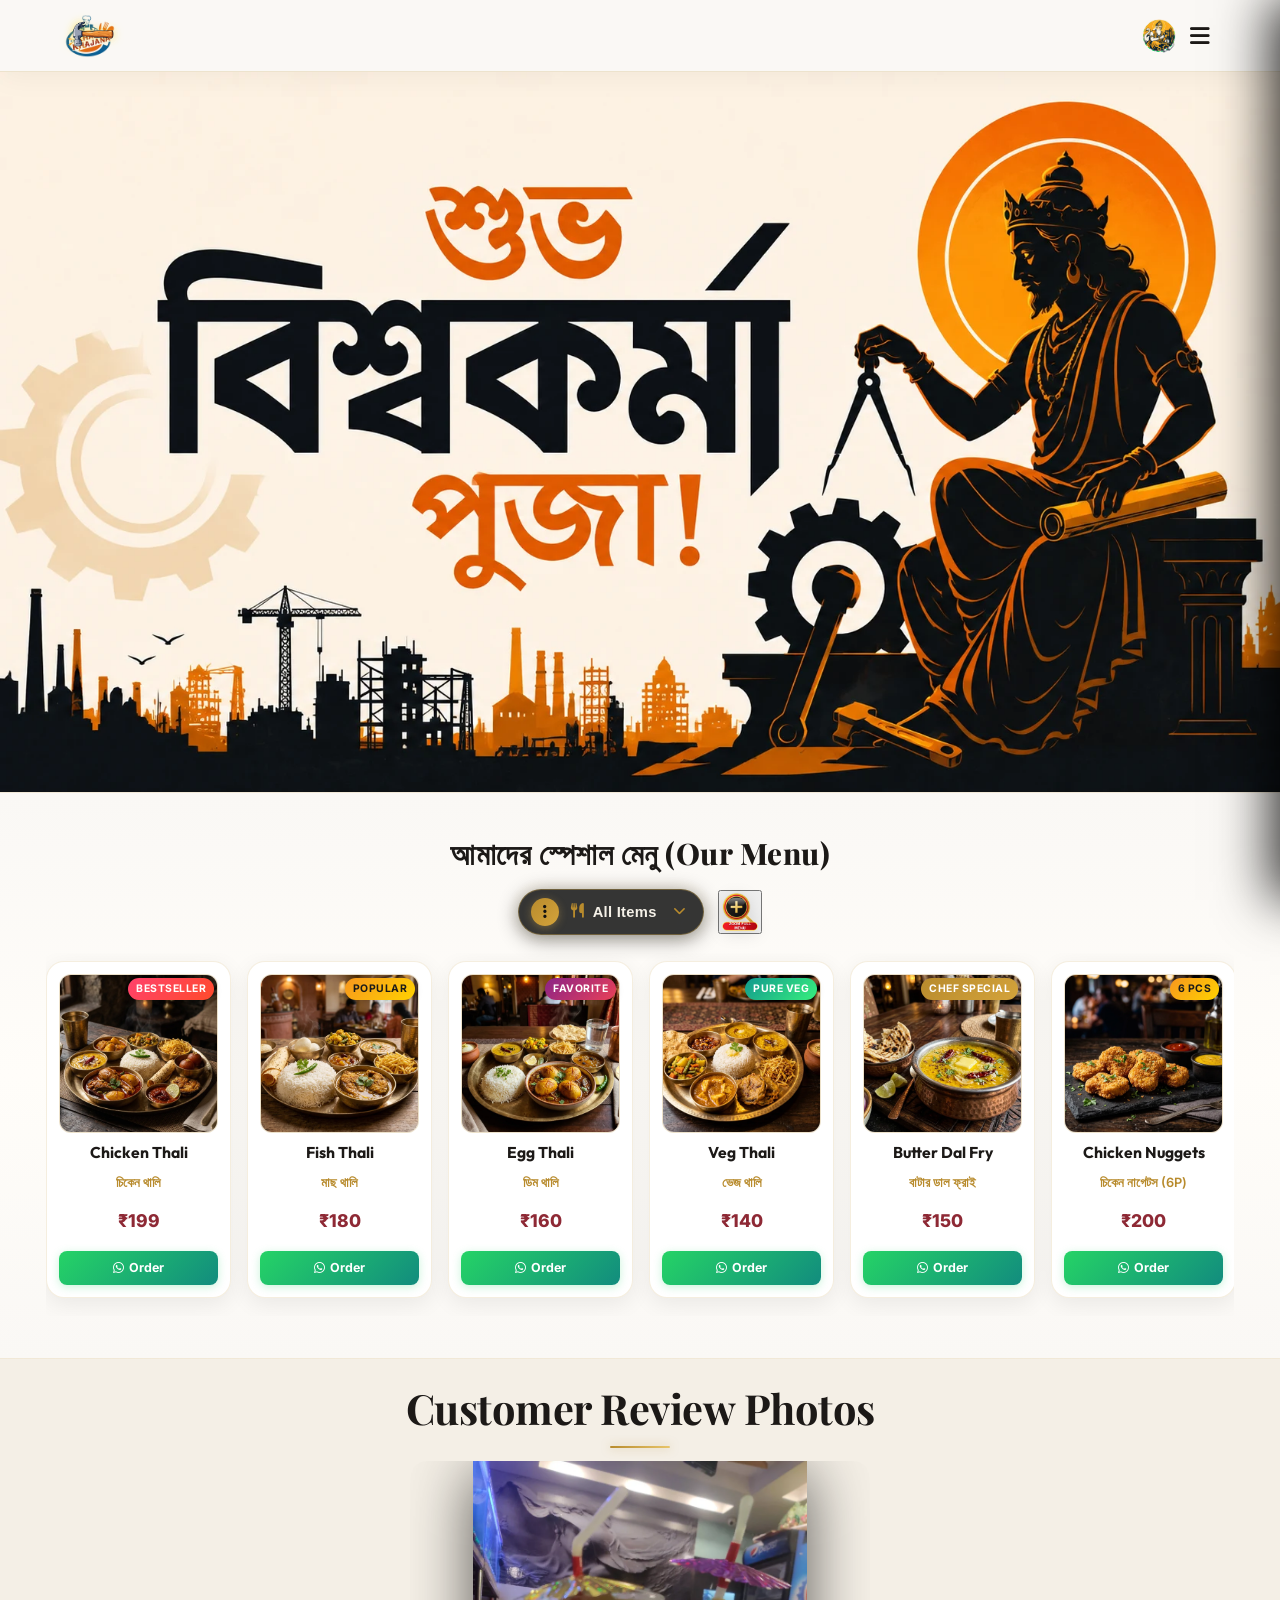
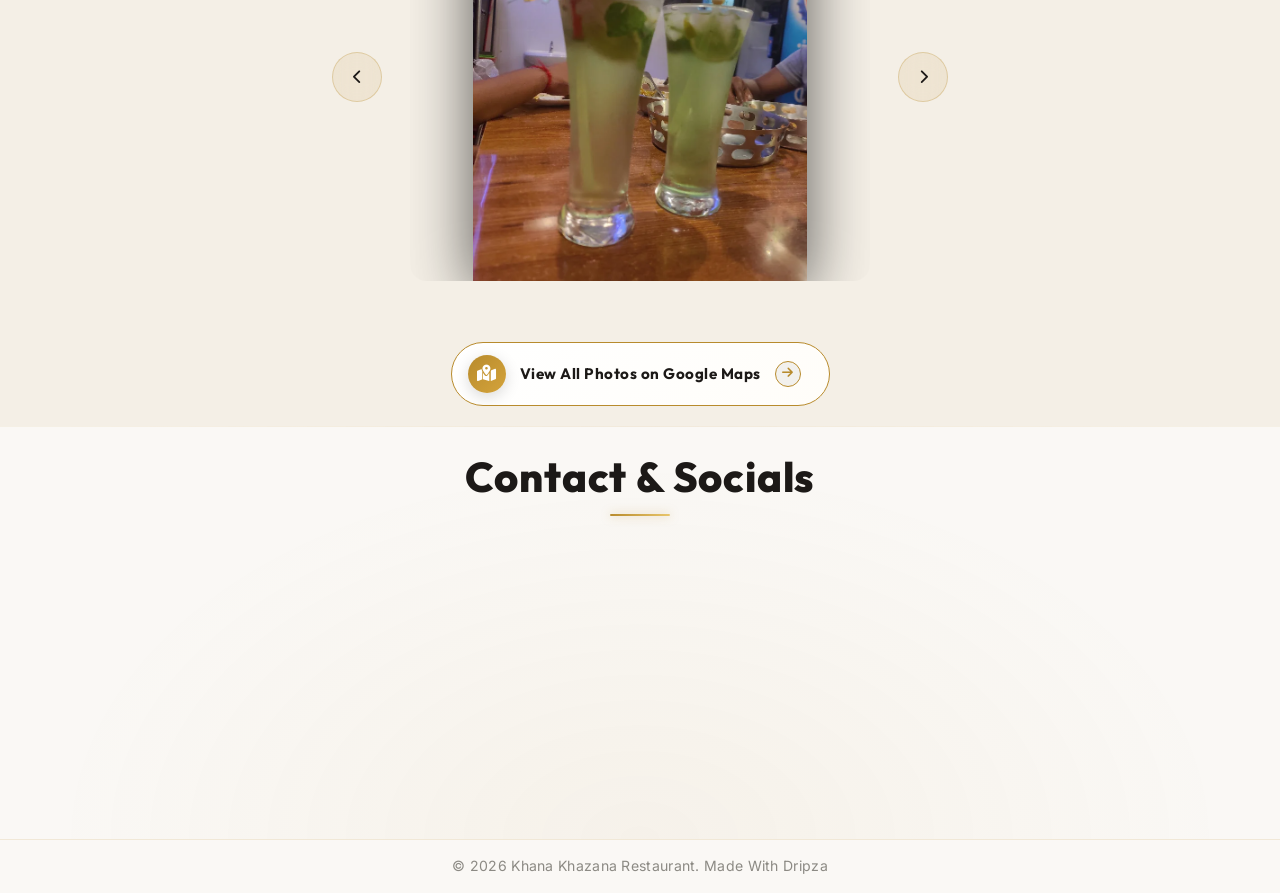
==== index.html @ 901da278 "Update Vishwakarma Puja banner, icons and greetings" ====
﻿<!DOCTYPE html>
<html lang="bn">
<head>
    <meta charset="UTF-8">
    <meta name="viewport" content="width=device-width, initial-scale=1.0">
    <title>Khana Khazana Restaurant</title>
    <link rel="icon" type="image/png" href="assets/khana_khazana_logo.webp">
    <link href="https://fonts.googleapis.com/css2?family=Playfair+Display:wght@400;600;700;800&family=Outfit:wght@300;400;600;800&family=Inter:wght@300;400;500;600&display=swap" rel="stylesheet">
    <link rel="stylesheet" href="https://cdnjs.cloudflare.com/ajax/libs/font-awesome/6.4.0/css/all.min.css">
    <link rel="stylesheet" href="styles.css?v=1.3">
</head>
<body class="no-scroll">
    <!-- Preloader Screen -->
    <div id="preloader">
        <div class="preloader-content">
            <h1 class="preloader-title">Welcome to <br><span class="highlight">Khana Khazana Restaurant</span></h1>
            <div class="preloader-loader">
                <div class="loader-bar"></div>
            </div>
        </div>
    </div>
    <!-- Navbar -->
    <nav class="navbar">
        <div class="logo-container">
            <img src="assets/khana_khazana_logo.webp" alt="Khana Khazana Restaurant Logo" class="logo-brand-img">
            <div class="logo-text-wrapper">
                <span class="animated-football-header" title="Ganesh Chaturthi Special">
                    <img src="assets/ganesh_run_icon.webp" alt="Ganesh Run Icon" style="object-fit: contain; filter: drop-shadow(0 0 5px rgba(255, 215, 0, 0.6));">
                </span>
                <span class="logo-text">Khana Khazana Restaurant</span>
            </div>
        </div>
        <span class="rath-yatra-header-text">শুভ বিশ্বকর্মা পূজা!</span>
        <ul class="nav-links">
            <li><a href="#home">Home</a></li>
            <li><a href="#menu">Menu</a></li>
            <li><a href="#reviews">Reviews</a></li>
            <li><a href="#contact">Contact</a></li>
        </ul>
        <div class="navbar-actions">
            <!-- Rakhi Purnima Button for Poster -->
            <button class="fifa-btn" id="open-promo-modal-direct-btn" title="Show Ganesh Chaturthi Special Poster">
                <div class="fifa-container">
                    <div class="fifa-magic-ring"></div>
                    <img src="assets/ganesh_icon.webp" alt="Ganesh Special" class="fifa-svg" style="object-fit: contain;">
                </div>
            </button>
            
            <div class="hamburger">
                <i class="fas fa-bars"></i>
            </div>
        </div>
    </nav>

    <!-- Hero Section -->
    <section id="home" class="hero">
        <div class="hero-bg banner-box">
            <img src="assets/aj_restaurant_banner_1.webp" alt="AJ Restaurant & Cafe Banner" class="active">
            <img src="assets/banner_1.webp" alt="Khana Khazana Restaurant Banner 1">
            <img src="assets/banner_2.webp" alt="Khana Khazana Restaurant Banner 2">
            <img src="assets/banner_3.webp" alt="Khana Khazana Restaurant Banner 3">
            <div class="overlay"></div>
        </div>
        <!-- Click/Hover Zones for Banner Control -->
        <div class="hero-nav-zone left-zone" title="Previous Image"></div>
        <div class="hero-nav-zone right-zone" title="Next Image"></div>
    </section>

                <!-- Digital Restaurant Menu Section -->
    <section id="menu" class="main-menu-section">
        <div class="menu-header-wrapper">
            <div class="menu-eyebrow-container">
                <span class="menu-eyebrow">আমাদের স্পেশাল মেনু (Our Menu)</span>
            </div>
        </div>

        <!-- Menu Category Filter Tabs -->
                <!-- Menu Category Filter Dropdown (Three-Dot Filter Menu) -->
        <!-- Menu Filter and Zoom Controls Row -->
        <div class="menu-filter-controls-row">
            <div class="menu-filter-dropdown-wrapper" id="main-menu-filter-dropdown-wrapper">
            <button type="button" class="menu-filter-dots-btn" id="main-menu-filter-dots-btn" aria-expanded="false" aria-haspopup="true" title="Filter Menu">
                <span class="three-dots-icon-box">
                    <i class="fas fa-ellipsis-v"></i>
                </span>
                <span class="current-filter-label" id="main-current-filter-label">
                    <i class="fas fa-utensils"></i>
                    <span>All Items</span>
                </span>
                <i class="fas fa-chevron-down filter-dropdown-arrow"></i>
            </button>

            <!-- Dropdown List of Category Filter Options -->
            <div class="menu-filter-dropdown-menu" id="main-menu-filter-dropdown-menu">
                <div class="menu-filter-dropdown-header">
                    <span><i class="fas fa-filter"></i> Filter Category</span>
                </div>
                <div class="menu-filter-dropdown-list">
                    <button type="button" class="menu-tab-btn active" data-category="all">
                        <span class="tab-btn-content">
                            <i class="fas fa-utensils tab-icon"></i>
                            <span class="tab-title">All Items</span>
                        </span>
                        <i class="fas fa-check active-indicator-icon"></i>
                    </button>
                    <button type="button" class="menu-tab-btn" data-category="thali">
                        <span class="tab-btn-content">
                            <i class="fas fa-bowl-rice tab-icon"></i>
                            <span class="tab-title">Bengali Thali</span>
                        </span>
                        <i class="fas fa-check active-indicator-icon"></i>
                    </button>
                    <button type="button" class="menu-tab-btn" data-category="snacks">
                        <span class="tab-btn-content">
                            <i class="fas fa-burger tab-icon"></i>
                            <span class="tab-title">Breakfast & Snacks</span>
                        </span>
                        <i class="fas fa-check active-indicator-icon"></i>
                    </button>
                    <button type="button" class="menu-tab-btn" data-category="beverages">
                        <span class="tab-btn-content">
                            <i class="fas fa-mug-hot tab-icon"></i>
                            <span class="tab-title">Tea & Coffee</span>
                        </span>
                        <i class="fas fa-check active-indicator-icon"></i>
                    </button>
                    <button type="button" class="menu-tab-btn" data-category="extras">
                        <span class="tab-btn-content">
                            <i class="fas fa-plate-wheat tab-icon"></i>
                            <span class="tab-title">Sides & Extras</span>
                        </span>
                        <i class="fas fa-check active-indicator-icon"></i>
                    </button>
                </div>
            </div>
        </div>

            <!-- Zoom Full Menu Button on Right Side of Filter -->
            <button type="button" class="menu-zoom-img-btn" id="open-full-menu-modal-btn" title="Open Complete Menu Card (সম্পূর্ণ মেনু)">
                    <img src="assets/zoom_full_menu_icon.webp" alt="Zoom Full Menu" class="zoom-full-menu-img">
                </button>
        </div>
        

        <!-- Menu Cards Horizontal Side-Scroll Wrapper -->
        <div class="main-menu-scroll-wrapper">
            <div class="main-menu-scroll-track" id="main-restaurant-menu-scroll">
                
                <!-- 1. Chicken Thali -->
                <div class="food-menu-card" data-category="thali">
                    <div class="food-card-badge bestseller">Bestseller</div>
                    <div class="food-card-img-box">
                        <img src="assets/menu_chicken_thali.webp" alt="Chicken Thali" loading="lazy">
                    </div>
                    <div class="food-card-body">
                        <h3 class="food-title">Chicken Thali</h3>
                        <span class="bengali-title">চিকেন থালি</span>
                        <span class="food-price">₹199</span>
                        <a href="https://wa.me/917047306737?text=Hi%20Khana%20Khazana%20Restaurant,%20I%20want%20to%20order%20Chicken%20Thali%20(₹199)" target="_blank" class="food-order-btn">
                            <i class="fab fa-whatsapp"></i> Order
                        </a>
                    </div>
                </div>

                <!-- 2. Fish Thali -->
                <div class="food-menu-card" data-category="thali">
                    <div class="food-card-badge popular">Popular</div>
                    <div class="food-card-img-box">
                        <img src="assets/menu_fish_thali.webp" alt="Fish Thali" loading="lazy">
                    </div>
                    <div class="food-card-body">
                        <h3 class="food-title">Fish Thali</h3>
                        <span class="bengali-title">মাছ থালি</span>
                        <span class="food-price">₹180</span>
                        <a href="https://wa.me/917047306737?text=Hi%20Khana%20Khazana%20Restaurant,%20I%20want%20to%20order%20Fish%20Thali%20(₹180)" target="_blank" class="food-order-btn">
                            <i class="fab fa-whatsapp"></i> Order
                        </a>
                    </div>
                </div>

                <!-- 3. Egg Thali -->
                <div class="food-menu-card" data-category="thali">
                    <div class="food-card-badge special">Favorite</div>
                    <div class="food-card-img-box">
                        <img src="assets/menu_egg_thali.webp" alt="Egg Thali" loading="lazy">
                    </div>
                    <div class="food-card-body">
                        <h3 class="food-title">Egg Thali</h3>
                        <span class="bengali-title">ডিম থালি</span>
                        <span class="food-price">₹160</span>
                        <a href="https://wa.me/917047306737?text=Hi%20Khana%20Khazana%20Restaurant,%20I%20want%20to%20order%20Egg%20Thali%20(₹160)" target="_blank" class="food-order-btn">
                            <i class="fab fa-whatsapp"></i> Order
                        </a>
                    </div>
                </div>

                <!-- 4. Veg Thali -->
                <div class="food-menu-card" data-category="thali">
                    <div class="food-card-badge pure-veg">Pure Veg</div>
                    <div class="food-card-img-box">
                        <img src="assets/menu_veg_thali.webp" alt="Veg Thali" loading="lazy">
                    </div>
                    <div class="food-card-body">
                        <h3 class="food-title">Veg Thali</h3>
                        <span class="bengali-title">ভেজ থালি</span>
                        <span class="food-price">₹140</span>
                        <a href="https://wa.me/917047306737?text=Hi%20Khana%20Khazana%20Restaurant,%20I%20want%20to%20order%20Veg%20Thali%20(₹140)" target="_blank" class="food-order-btn">
                            <i class="fab fa-whatsapp"></i> Order
                        </a>
                    </div>
                </div>

                <!-- 5. Butter Dal Fry -->
                <div class="food-menu-card" data-category="extras">
                    <div class="food-card-badge chef">Chef Special</div>
                    <div class="food-card-img-box">
                        <img src="assets/menu_butter_dal_fry.webp" alt="Butter Dal Fry" loading="lazy">
                    </div>
                    <div class="food-card-body">
                        <h3 class="food-title">Butter Dal Fry</h3>
                        <span class="bengali-title">বাটার ডাল ফ্রাই</span>
                        <span class="food-price">₹150</span>
                        <a href="https://wa.me/917047306737?text=Hi%20Khana%20Khazana%20Restaurant,%20I%20want%20to%20order%20Butter%20Dal%20Fry%20(₹150)" target="_blank" class="food-order-btn">
                            <i class="fab fa-whatsapp"></i> Order
                        </a>
                    </div>
                </div>

                <!-- 6. Chicken Nuggets -->
                <div class="food-menu-card" data-category="snacks">
                    <div class="food-card-badge popular">6 Pcs</div>
                    <div class="food-card-img-box">
                        <img src="assets/menu_chicken_nuggets.webp" alt="Chicken Nuggets" loading="lazy">
                    </div>
                    <div class="food-card-body">
                        <h3 class="food-title">Chicken Nuggets</h3>
                        <span class="bengali-title">চিকেন নাগেটস (6P)</span>
                        <span class="food-price">₹200</span>
                        <a href="https://wa.me/917047306737?text=Hi%20Khana%20Khazana%20Restaurant,%20I%20want%20to%20order%20Chicken%20Nuggets%20(₹200)" target="_blank" class="food-order-btn">
                            <i class="fab fa-whatsapp"></i> Order
                        </a>
                    </div>
                </div>

                <!-- 7. Aloo Tikki -->
                <div class="food-menu-card" data-category="snacks">
                    <div class="food-card-badge pure-veg">Big Size</div>
                    <div class="food-card-img-box">
                        <img src="assets/menu_aloo_tikki.webp" alt="Aloo Tikki Big Size" loading="lazy">
                    </div>
                    <div class="food-card-body">
                        <h3 class="food-title">Aloo Tikki 6P</h3>
                        <span class="bengali-title">আলু টিক্কি (6P)</span>
                        <span class="food-price">₹180</span>
                        <a href="https://wa.me/917047306737?text=Hi%20Khana%20Khazana%20Restaurant,%20I%20want%20to%20order%20Aloo%20Tikki%20(₹180)" target="_blank" class="food-order-btn">
                            <i class="fab fa-whatsapp"></i> Order
                        </a>
                    </div>
                </div>

                <!-- 8. Egg Maggie -->
                <div class="food-menu-card" data-category="snacks">
                    <div class="food-card-badge popular">Hot</div>
                    <div class="food-card-img-box">
                        <img src="assets/menu_egg_maggie.webp" alt="Egg Maggie" loading="lazy">
                    </div>
                    <div class="food-card-body">
                        <h3 class="food-title">Egg Maggie</h3>
                        <span class="bengali-title">এগ ম্যাগি</span>
                        <span class="food-price">₹80</span>
                        <a href="https://wa.me/917047306737?text=Hi%20Khana%20Khazana%20Restaurant,%20I%20want%20to%20order%20Egg%20Maggie%20(₹80)" target="_blank" class="food-order-btn">
                            <i class="fab fa-whatsapp"></i> Order
                        </a>
                    </div>
                </div>

                <!-- 9. Veg Maggie -->
                <div class="food-menu-card" data-category="snacks">
                    <div class="food-card-badge pure-veg">Veg</div>
                    <div class="food-card-img-box">
                        <img src="assets/menu_egg_maggie.webp" alt="Veg Maggie" loading="lazy">
                    </div>
                    <div class="food-card-body">
                        <h3 class="food-title">Veg Maggie</h3>
                        <span class="bengali-title">ভেজ ম্যাগি</span>
                        <span class="food-price">₹60</span>
                        <a href="https://wa.me/917047306737?text=Hi%20Khana%20Khazana%20Restaurant,%20I%20want%20to%20order%20Veg%20Maggie%20(₹60)" target="_blank" class="food-order-btn">
                            <i class="fab fa-whatsapp"></i> Order
                        </a>
                    </div>
                </div>

                <!-- 10. Bread Omelette -->
                <div class="food-menu-card" data-category="snacks">
                    <div class="food-card-badge special">Breakfast</div>
                    <div class="food-card-img-box">
                        <img src="assets/menu6.webp" alt="Bread Omelette Jam Butter" loading="lazy">
                    </div>
                    <div class="food-card-body">
                        <h3 class="food-title">Bread Omelette</h3>
                        <span class="bengali-title">ব্রেড ওমলেট / জ্যাম</span>
                        <span class="food-price">₹60</span>
                        <a href="https://wa.me/917047306737?text=Hi%20Khana%20Khazana%20Restaurant,%20I%20want%20to%20order%20Bread%20Omelette%20(₹60)" target="_blank" class="food-order-btn">
                            <i class="fab fa-whatsapp"></i> Order
                        </a>
                    </div>
                </div>

                <!-- 11. Chai & Coffee -->
                <div class="food-menu-card" data-category="beverages">
                    <div class="food-card-badge special">Hot</div>
                    <div class="food-card-img-box">
                        <img src="assets/menu_tea_coffee.webp" alt="Coffee" loading="lazy">
                    </div>
                    <div class="food-card-body">
                        <h3 class="food-title">Milk / Black Coffee</h3>
                        <span class="bengali-title">কফি (Min 2 Cup)</span>
                        <span class="food-price">₹50</span>
                        <a href="https://wa.me/917047306737?text=Hi%20Khana%20Khazana%20Restaurant,%20I%20want%20to%20order%20Coffee" target="_blank" class="food-order-btn">
                            <i class="fab fa-whatsapp"></i> Order
                        </a>
                    </div>
                </div>

                <!-- 12. Milk / Black Tea -->
                <div class="food-menu-card" data-category="beverages">
                    <div class="food-card-badge bestseller">Chai</div>
                    <div class="food-card-img-box">
                        <img src="assets/menu_tea_coffee.webp" alt="Tea" loading="lazy">
                    </div>
                    <div class="food-card-body">
                        <h3 class="food-title">Black / Milk Tea</h3>
                        <span class="bengali-title">চা (Min 2 Cup)</span>
                        <span class="food-price">₹25</span>
                        <a href="https://wa.me/917047306737?text=Hi%20Khana%20Khazana%20Restaurant,%20I%20want%20to%20order%20Tea" target="_blank" class="food-order-btn">
                            <i class="fab fa-whatsapp"></i> Order
                        </a>
                    </div>
                </div>

                <!-- 13. Green Tea -->
                <div class="food-menu-card" data-category="beverages">
                    <div class="food-card-badge pure-veg">Healthy</div>
                    <div class="food-card-img-box">
                        <img src="assets/menu_tea_coffee.webp" alt="Green Tea" loading="lazy">
                    </div>
                    <div class="food-card-body">
                        <h3 class="food-title">Green Tea</h3>
                        <span class="bengali-title">গ্রিন টি (Min 2 Cup)</span>
                        <span class="food-price">₹40</span>
                        <a href="https://wa.me/917047306737?text=Hi%20Khana%20Khazana%20Restaurant,%20I%20want%20to%20order%20Green%20Tea" target="_blank" class="food-order-btn">
                            <i class="fab fa-whatsapp"></i> Order
                        </a>
                    </div>
                </div>

                <!-- 14. Extra Chicken 4P -->
                <div class="food-menu-card" data-category="extras">
                    <div class="food-card-badge popular">4 Pcs</div>
                    <div class="food-card-img-box">
                        <img src="assets/menu_chicken_thali.webp" alt="Extra Chicken" loading="lazy">
                    </div>
                    <div class="food-card-body">
                        <h3 class="food-title">Extra Chicken (4P)</h3>
                        <span class="bengali-title">চিকেন কারি (4P)</span>
                        <span class="food-price">₹180</span>
                        <a href="https://wa.me/917047306737?text=Hi%20Khana%20Khazana%20Restaurant,%20I%20want%20to%20order%20Extra%20Chicken%204P%20(₹180)" target="_blank" class="food-order-btn">
                            <i class="fab fa-whatsapp"></i> Order
                        </a>
                    </div>
                </div>

                <!-- 15. Extra Mutton 1P -->
                <div class="food-menu-card" data-category="extras">
                    <div class="food-card-badge special">Special</div>
                    <div class="food-card-img-box">
                        <img src="assets/menu3.webp" alt="Extra Mutton" loading="lazy">
                    </div>
                    <div class="food-card-body">
                        <h3 class="food-title">Extra Mutton (1P)</h3>
                        <span class="bengali-title">মটন (স্পেশাল অর্ডার)</span>
                        <span class="food-price">₹80</span>
                        <a href="https://wa.me/917047306737?text=Hi%20Khana%20Khazana%20Restaurant,%20I%20want%20to%20order%20Extra%20Mutton%20(₹80)" target="_blank" class="food-order-btn">
                            <i class="fab fa-whatsapp"></i> Order
                        </a>
                    </div>
                </div>

                <!-- 16. Extra Fish 1P -->
                <div class="food-menu-card" data-category="extras">
                    <div class="food-card-badge popular">1 Pc</div>
                    <div class="food-card-img-box">
                        <img src="assets/menu_fish_thali.webp" alt="Extra Fish" loading="lazy">
                    </div>
                    <div class="food-card-body">
                        <h3 class="food-title">Extra Fish (1P)</h3>
                        <span class="bengali-title">মাছ ১ পিস</span>
                        <span class="food-price">₹80</span>
                        <a href="https://wa.me/917047306737?text=Hi%20Khana%20Khazana%20Restaurant,%20I%20want%20to%20order%20Extra%20Fish%20(₹80)" target="_blank" class="food-order-btn">
                            <i class="fab fa-whatsapp"></i> Order
                        </a>
                    </div>
                </div>

                <!-- 17. Green Salad -->
                <div class="food-menu-card" data-category="extras">
                    <div class="food-card-badge pure-veg">Fresh</div>
                    <div class="food-card-img-box">
                        <img src="assets/menu_veg_thali.webp" alt="Green Salad" loading="lazy">
                    </div>
                    <div class="food-card-body">
                        <h3 class="food-title">Green Salad</h3>
                        <span class="bengali-title">গ্রিন স্যালাড</span>
                        <span class="food-price">₹100</span>
                        <a href="https://wa.me/917047306737?text=Hi%20Khana%20Khazana%20Restaurant,%20I%20want%20to%20order%20Green%20Salad%20(₹100)" target="_blank" class="food-order-btn">
                            <i class="fab fa-whatsapp"></i> Order
                        </a>
                    </div>
                </div>

                <!-- 18. Extra Egg (2P) -->
                <div class="food-menu-card" data-category="extras">
                    <div class="food-card-badge special">2 Pcs</div>
                    <div class="food-card-img-box">
                        <img src="assets/menu_egg_thali.webp" alt="Extra Egg 2P" loading="lazy">
                    </div>
                    <div class="food-card-body">
                        <h3 class="food-title">Extra Egg (2P)</h3>
                        <span class="bengali-title">ডিম (২ পিস)</span>
                        <span class="food-price">₹50</span>
                        <a href="https://wa.me/917047306737?text=Hi%20Khana%20Khazana%20Restaurant,%20I%20want%20to%20order%20Extra%20Egg%202P%20(₹50)" target="_blank" class="food-order-btn">
                            <i class="fab fa-whatsapp"></i> Order
                        </a>
                    </div>
                </div>

                <!-- 19. Extra Rice -->
                <div class="food-menu-card" data-category="extras">
                    <div class="food-card-badge popular">1 Plate</div>
                    <div class="food-card-img-box">
                        <img src="assets/menu_veg_thali.webp" alt="Extra Rice" loading="lazy">
                    </div>
                    <div class="food-card-body">
                        <h3 class="food-title">Extra Rice</h3>
                        <span class="bengali-title">এক্সট্রা ভাত</span>
                        <span class="food-price">₹50</span>
                        <a href="https://wa.me/917047306737?text=Hi%20Khana%20Khazana%20Restaurant,%20I%20want%20to%20order%20Extra%20Rice%20(₹50)" target="_blank" class="food-order-btn">
                            <i class="fab fa-whatsapp"></i> Order
                        </a>
                    </div>
                </div>

                <!-- 20. Extra Misti / Papad / Roti -->
                <div class="food-menu-card" data-category="extras">
                    <div class="food-card-badge pure-veg">Per Pc</div>
                    <div class="food-card-img-box">
                        <img src="assets/menu2.webp" alt="Extra Misti Papad Roti" loading="lazy">
                    </div>
                    <div class="food-card-body">
                        <h3 class="food-title">Extra Misti / Papad / Roti</h3>
                        <span class="bengali-title">মিষ্টি / পাঁপড় / রুটি</span>
                        <span class="food-price">₹10</span>
                        <a href="https://wa.me/917047306737?text=Hi%20Khana%20Khazana%20Restaurant,%20I%20want%20to%20order%20Extra%20Misti%20Papad%20Roti%20(₹10)" target="_blank" class="food-order-btn">
                            <i class="fab fa-whatsapp"></i> Order
                        </a>
                    </div>
                </div>

                <!-- 21. Extra Sabji / Dal / Vaji -->
                <div class="food-menu-card" data-category="extras">
                    <div class="food-card-badge pure-veg">Side Bowl</div>
                    <div class="food-card-img-box">
                        <img src="assets/menu_butter_dal_fry.webp" alt="Extra Sabji Dal Vaji" loading="lazy">
                    </div>
                    <div class="food-card-body">
                        <h3 class="food-title">Extra Sabji / Dal / Vaji</h3>
                        <span class="bengali-title">সবজি / ডাল / ভাজি</span>
                        <span class="food-price">₹30</span>
                        <a href="https://wa.me/917047306737?text=Hi%20Khana%20Khazana%20Restaurant,%20I%20want%20to%20order%20Extra%20Sabji%20Dal%20Vaji%20(₹30)" target="_blank" class="food-order-btn">
                            <i class="fab fa-whatsapp"></i> Order
                        </a>
                    </div>
                </div>

                <!-- 18. Water Bottle -->
                <div class="food-menu-card" data-category="beverages">
                    <div class="food-card-badge pure-veg">Mineral</div>
                    <div class="food-card-img-box">
                        <img src="assets/menu5.webp" alt="Water Bottle" loading="lazy">
                    </div>
                    <div class="food-card-body">
                        <h3 class="food-title">Water Bottle</h3>
                        <span class="bengali-title">জল 1L / 2L</span>
                        <span class="food-price">₹20 / ₹30</span>
                        <a href="https://wa.me/917047306737?text=Hi%20Khana%20Khazana%20Restaurant,%20I%20want%20to%20order%20Water%20Bottle" target="_blank" class="food-order-btn">
                            <i class="fab fa-whatsapp"></i> Order
                        </a>
                    </div>
                </div>

            </div>
        </div>
    </section>

    <!-- Reviews Section (Photo Gallery) -->
    <section id="reviews" class="reviews-section">
        <h2 class="section-title">Customer Review Photos</h2>
        <div class="reviews-slider-container">
            <div class="reviews-slider">
                <div class="review-slide active">
                    <img src="assets/review_1.webp" alt="Customer Review 1">
                </div>
                <div class="review-slide">
                    <img src="assets/review_2.webp" alt="Customer Review 2">
                </div>
                <div class="review-slide">
                    <img src="assets/review_3.webp" alt="Customer Review 3">
                </div>
                <div class="review-slide">
                    <img src="assets/review_4.webp" alt="Customer Review 4">
                </div>
                <div class="review-slide">
                    <img src="assets/review_5.webp" alt="Customer Review 5">
                </div>
                <div class="review-slide">
                    <img src="assets/review_6.webp" alt="Customer Review 6">
                </div>
                <div class="review-slide">
                    <img src="assets/review_7.webp" alt="Customer Review 7">
                </div>
                <div class="review-slide">
                    <img src="assets/review_8.webp" alt="Customer Review 8">
                </div>
                <div class="review-slide">
                    <img src="assets/review_9.webp" alt="Customer Review 9">
                </div>
                <div class="review-slide">
                    <img src="assets/review_10.webp" alt="Customer Review 10">
                </div>
                <div class="review-slide">
                    <img src="assets/review_11.webp" alt="Customer Review 11">
                </div>
                <div class="review-slide">
                    <img src="assets/review_12.webp" alt="Customer Review 12">
                </div>
                <div class="review-slide">
                    <img src="assets/review_13.webp" alt="Customer Review 13">
                </div>
                <div class="review-slide">
                    <img src="assets/review_14.webp" alt="Customer Review 14">
                </div>
                <div class="review-slide">
                    <img src="assets/review_15.webp" alt="Customer Review 15">
                </div>
                <div class="review-slide">
                    <img src="assets/review_16.webp" alt="Customer Review 16">
                </div>
                <div class="review-slide">
                    <img src="assets/review_17.webp" alt="Customer Review 17">
                </div>
                <div class="review-slide">
                    <img src="assets/review_18.webp" alt="Customer Review 18">
                </div>
                <div class="review-slide">
                    <img src="assets/review_19.webp" alt="Customer Review 19">
                </div>
                <div class="review-slide">
                    <img src="assets/review_20.webp" alt="Customer Review 20">
                </div>
                <div class="review-slide">
                    <img src="assets/review_21.webp" alt="Customer Review 21">
                </div>
                <div class="review-slide">
                    <img src="assets/review_22.webp" alt="Customer Review 22">
                </div>
                <div class="review-slide">
                    <img src="assets/review_23.webp" alt="Customer Review 23">
                </div>
                <div class="review-slide">
                    <img src="assets/review_24.webp" alt="Customer Review 24">
                </div>
                <div class="review-slide">
                    <img src="assets/review_25.webp" alt="Customer Review 25">
                </div>
                <div class="review-slide">
                    <img src="assets/review_26.webp" alt="Customer Review 26">
                </div>
                <div class="review-slide">
                    <img src="assets/review_27.webp" alt="Customer Review 27">
                </div>
                <div class="review-slide">
                    <img src="assets/review_28.webp" alt="Customer Review 28">
                </div>
                <div class="review-slide">
                    <img src="assets/review_29.webp" alt="Customer Review 29">
                </div>
                <div class="review-slide">
                    <img src="assets/review_30.webp" alt="Customer Review 30">
                </div>
                <div class="review-slide">
                    <img src="assets/review_31.webp" alt="Customer Review 31">
                </div>
                <div class="review-slide">
                    <img src="assets/review_32.webp" alt="Customer Review 32">
                </div>
                <div class="review-slide">
                    <img src="assets/review_33.webp" alt="Customer Review 33">
                </div>
                <div class="review-slide">
                    <img src="assets/review_34.webp" alt="Customer Review 34">
                </div>
                <div class="review-slide">
                    <img src="assets/review_35.webp" alt="Customer Review 35">
                </div>
                <div class="review-slide">
                    <img src="assets/review_36.webp" alt="Customer Review 36">
                </div>
                <div class="review-slide">
                    <img src="assets/review_37.webp" alt="Customer Review 37">
                </div>
                <div class="review-slide">
                    <img src="assets/review_38.webp" alt="Customer Review 38">
                </div>
                <div class="review-slide">
                    <img src="assets/review_39.webp" alt="Customer Review 39">
                </div>
                <div class="review-slide">
                    <img src="assets/review_40.webp" alt="Customer Review 40">
                </div>
                <div class="review-slide">
                    <img src="assets/review_41.webp" alt="Customer Review 41">
                </div>
                <div class="review-slide">
                    <img src="assets/review_42.webp" alt="Customer Review 42">
                </div>
                <div class="review-slide">
                    <img src="assets/review_43.webp" alt="Customer Review 43">
                </div>
                <div class="review-slide">
                    <img src="assets/review_44.webp" alt="Customer Review 44">
                </div>
                <div class="review-slide">
                    <img src="assets/review_45.webp" alt="Customer Review 45">
                </div>
                <div class="review-slide">
                    <img src="assets/review_46.webp" alt="Customer Review 46">
                </div>
                <div class="review-slide">
                    <img src="assets/review_47.webp" alt="Customer Review 47">
                </div>
                <div class="review-slide">
                    <img src="assets/review_48.webp" alt="Customer Review 48">
                </div>
                <div class="review-slide">
                    <img src="assets/review_49.webp" alt="Customer Review 49">
                </div>
            </div>
            
            <!-- Slider Controls -->
            <button class="slider-btn prev-btn"><i class="fas fa-chevron-left"></i></button>
            <button class="slider-btn next-btn"><i class="fas fa-chevron-right"></i></button>
            
            <!-- Slider Dots -->
            <div class="slider-dots">
            </div>
        </div>
        <div style="text-align: center; margin-top: 3rem;">
            <div class="reviews-cta-wrapper">
            <a href="https://maps.app.goo.gl/HpdtB9g4tZ5MCsVc8" target="_blank" class="modern-maps-btn" title="Open Google Maps Gallery">
                <span class="maps-icon-badge"><i class="fas fa-map-marked-alt"></i></span>
                <span class="maps-btn-text">View All Photos on Google Maps</span>
                <span class="maps-arrow-circle"><i class="fas fa-arrow-right"></i></span>
            </a>
        </div>
        </div>
    </section>

    <!-- Contact & Footer -->
    <section id="contact" class="contact-section">
        <h2 class="section-title">Contact & Socials</h2>
        <div class="contact-container glassmorphism">
            <div class="contact-info">
                <h2>Visit Us</h2>
                <div class="info-item">
                    <a href="https://maps.app.goo.gl/8bCSzB2uWoEED5q59" target="_blank" style="color: inherit; text-decoration: none; display: flex; align-items: center; gap: 15px;">
                        <i class="fas fa-map-marker-alt"></i>
                        <p>C948+GVG, Netaji Subhas Road, Nabadwip, West Bengal 741302</p>
                    </a>
                </div>
                <div class="info-item">
                    <i class="fas fa-phone-alt"></i>
                    <p>+91 7047306737</p>
                </div>
                <div class="info-item">
                    <i class="fas fa-envelope"></i>
                    <p>hello@khanakhazanarestaurant.com</p>
                </div>
            </div>
            <div class="social-links">
                <h2>Follow Us</h2>
                <div class="social-icons">
                    <a href="#" class="social-icon"><i class="fab fa-instagram"></i></a>
                    <a href="#" class="social-icon"><i class="fab fa-facebook-f"></i></a>
                    <a href="#" class="social-icon"><i class="fab fa-youtube"></i></a>
                    <a href="https://wa.me/917047306737" target="_blank" class="social-icon"><i class="fab fa-whatsapp"></i></a>
                    <a href="https://maps.app.goo.gl/8bCSzB2uWoEED5q59" target="_blank" class="social-icon"><i class="fas fa-map-marker-alt"></i></a>
                </div>
            </div>
        </div>
    </section>

    <footer>
        <p>&copy; 2026 Khana Khazana Restaurant. Made With Dripza</p>
    </footer>



    <!-- Full Menu Interactive Modal -->
    <div class="full-menu-modal" id="full-menu-modal" aria-hidden="true">
        <div class="full-menu-modal-overlay" id="full-menu-modal-overlay"></div>
        <div class="full-menu-modal-container">
            <!-- Modal Sticky Top Header Container (Header + Hero Title + Search + Category Tabs) -->
            <div class="full-menu-modal-top-section">
                <!-- Modal Header -->
                <div class="full-menu-modal-header">
                    <div class="full-menu-modal-header-left">
                        <button class="menu-modal-close-btn" id="close-full-menu-modal-btn" aria-label="Close Full Menu">
                            <i class="fas fa-arrow-left"></i> <span>Back</span>
                        </button>
                        <div class="full-menu-modal-title">
                            Khana Khazana Restaurant
                        </div>
                    </div>
                    <div class="full-menu-modal-header-right">
                        <a href="#modal-order-timings" class="menu-modal-timing-btn" id="modal-timing-btn" title="Order Timings">
                            <i class="fas fa-clock"></i> <span>Timings</span>
                        </a>
                        <a href="tel:917047306737" class="menu-modal-call-btn">
                            <i class="fas fa-phone-alt"></i> <span>917047306737</span>
                        </a>
                        <button class="menu-modal-close-icon-btn" id="close-full-menu-icon-btn" aria-label="Close">
                            <i class="fas fa-times"></i>
                        </button>
                    </div>
                </div>

                <!-- Modal Hero Header -->
                <div class="full-menu-hero">
                    <h1>Complete Menu Card <span class="bengali-heading">আমাদের সম্পূর্ণ ডিজিটাল মেনু</span></h1>
                </div>

                <!-- Search Bar & Category Filter Tabs -->
                <div class="menu-control-bar">
                    <div class="search-box-wrapper">
                        <i class="fas fa-search"></i>
                        <input type="text" id="modal-menu-search-input" placeholder="খাবারের নাম লিখে খুঁজুন (Search dishes...)" autocomplete="off">
                    </div>

                    <div class="menu-category-tabs" id="modal-menu-category-tabs">
                        <button class="menu-tab-btn active" data-category="all">
                            <i class="fas fa-utensils"></i> All Items
                        </button>
                        <button class="menu-tab-btn" data-category="thali">
                            <i class="fas fa-bowl-rice"></i> Bengali Thali
                        </button>
                        <button class="menu-tab-btn" data-category="snacks">
                            <i class="fas fa-burger"></i> Breakfast & Snacks
                        </button>
                        <button class="menu-tab-btn" data-category="beverages">
                            <i class="fas fa-mug-hot"></i> Tea & Coffee
                        </button>
                        <button class="menu-tab-btn" data-category="extras">
                            <i class="fas fa-plate-wheat"></i> Sides & Extras
                        </button>
                    </div>
                </div>
            </div>

            <div class="full-menu-modal-body">
                <!-- Complete Menu Card Grid -->
                <div class="compact-menu-grid-container">
                    <div class="compact-grid" id="modal-full-menu-grid">

                        <!-- 1. Chicken Thali -->
                        <div class="food-menu-card" data-category="thali" data-keywords="chicken thali murgi murgir mangsho rice dal sabji thali">
                            <div class="food-card-badge bestseller">Bestseller</div>
                            <div class="food-card-img-box">
                                <img src="assets/menu_chicken_thali.webp" alt="Chicken Thali" loading="lazy">
                            </div>
                            <div class="food-card-body">
                                <h3 class="food-title">Chicken Thali</h3>
                                <span class="bengali-title">চিকেন থালি</span>
                                <span class="food-price">₹199</span>
                                <a href="https://wa.me/917047306737?text=Hi%20Khana%20Khazana%20Restaurant,%20I%20want%20to%20order%20Chicken%20Thali%20(₹199)" target="_blank" class="food-order-btn">
                                    <i class="fab fa-whatsapp"></i> Order
                                </a>
                            </div>
                        </div>

                        <!-- 2. Fish Thali -->
                        <div class="food-menu-card" data-category="thali" data-keywords="fish thali macher thali mach jhol rui katla rice dal thali">
                            <div class="food-card-badge popular">Popular</div>
                            <div class="food-card-img-box">
                                <img src="assets/menu_fish_thali.webp" alt="Fish Thali" loading="lazy">
                            </div>
                            <div class="food-card-body">
                                <h3 class="food-title">Fish Thali</h3>
                                <span class="bengali-title">মাছ থালি</span>
                                <span class="food-price">₹180</span>
                                <a href="https://wa.me/917047306737?text=Hi%20Khana%20Khazana%20Restaurant,%20I%20want%20to%20order%20Fish%20Thali%20(₹180)" target="_blank" class="food-order-btn">
                                    <i class="fab fa-whatsapp"></i> Order
                                </a>
                            </div>
                        </div>

                        <!-- 3. Egg Thali -->
                        <div class="food-menu-card" data-category="thali" data-keywords="egg thali dimer thali dim kosha rice dal thali">
                            <div class="food-card-badge special">Favorite</div>
                            <div class="food-card-img-box">
                                <img src="assets/menu_egg_thali.webp" alt="Egg Thali" loading="lazy">
                            </div>
                            <div class="food-card-body">
                                <h3 class="food-title">Egg Thali</h3>
                                <span class="bengali-title">ডিম থালি</span>
                                <span class="food-price">₹160</span>
                                <a href="https://wa.me/917047306737?text=Hi%20Khana%20Khazana%20Restaurant,%20I%20want%20to%20order%20Egg%20Thali%20(₹160)" target="_blank" class="food-order-btn">
                                    <i class="fab fa-whatsapp"></i> Order
                                </a>
                            </div>
                        </div>

                        <!-- 4. Veg Thali -->
                        <div class="food-menu-card" data-category="thali" data-keywords="veg thali niramish thali paneer dal sabji rice mishti doi">
                            <div class="food-card-badge pure-veg">Pure Veg</div>
                            <div class="food-card-img-box">
                                <img src="assets/menu_veg_thali.webp" alt="Veg Thali" loading="lazy">
                            </div>
                            <div class="food-card-body">
                                <h3 class="food-title">Veg Thali</h3>
                                <span class="bengali-title">ভেজ থালি</span>
                                <span class="food-price">₹140</span>
                                <a href="https://wa.me/917047306737?text=Hi%20Khana%20Khazana%20Restaurant,%20I%20want%20to%20order%20Veg%20Thali%20(₹140)" target="_blank" class="food-order-btn">
                                    <i class="fab fa-whatsapp"></i> Order
                                </a>
                            </div>
                        </div>

                        <!-- 5. Butter Dal Fry -->
                        <div class="food-menu-card" data-category="extras" data-keywords="butter dal fry yellow dal tadka veg">
                            <div class="food-card-badge chef">Chef Special</div>
                            <div class="food-card-img-box">
                                <img src="assets/menu_butter_dal_fry.webp" alt="Butter Dal Fry" loading="lazy">
                            </div>
                            <div class="food-card-body">
                                <h3 class="food-title">Butter Dal Fry</h3>
                                <span class="bengali-title">বাটার ডাল ফ্রাই</span>
                                <span class="food-price">₹150</span>
                                <a href="https://wa.me/917047306737?text=Hi%20Khana%20Khazana%20Restaurant,%20I%20want%20to%20order%20Butter%20Dal%20Fry%20(₹150)" target="_blank" class="food-order-btn">
                                    <i class="fab fa-whatsapp"></i> Order
                                </a>
                            </div>
                        </div>

                        <!-- 6. Chicken Nuggets (6P) -->
                        <div class="food-menu-card" data-category="snacks" data-keywords="chicken nuggets 6p fried snacks non-veg">
                            <div class="food-card-badge popular">6 Pcs</div>
                            <div class="food-card-img-box">
                                <img src="assets/menu_chicken_nuggets.webp" alt="Chicken Nuggets" loading="lazy">
                            </div>
                            <div class="food-card-body">
                                <h3 class="food-title">Chicken Nuggets</h3>
                                <span class="bengali-title">চিকেন নাগেটস (6P)</span>
                                <span class="food-price">₹200</span>
                                <a href="https://wa.me/917047306737?text=Hi%20Khana%20Khazana%20Restaurant,%20I%20want%20to%20order%20Chicken%20Nuggets%20(₹200)" target="_blank" class="food-order-btn">
                                    <i class="fab fa-whatsapp"></i> Order
                                </a>
                            </div>
                        </div>

                        <!-- 7. Aloo Tikki Big Size (6P) -->
                        <div class="food-menu-card" data-category="snacks" data-keywords="aloo tikki potato cutlet snacks big size veg">
                            <div class="food-card-badge pure-veg">Big Size</div>
                            <div class="food-card-img-box">
                                <img src="assets/menu_aloo_tikki.webp" alt="Aloo Tikki Big Size" loading="lazy">
                            </div>
                            <div class="food-card-body">
                                <h3 class="food-title">Aloo Tikki 6P</h3>
                                <span class="bengali-title">আলু টিক্কি (6P)</span>
                                <span class="food-price">₹180</span>
                                <a href="https://wa.me/917047306737?text=Hi%20Khana%20Khazana%20Restaurant,%20I%20want%20to%20order%20Aloo%20Tikki%20(₹180)" target="_blank" class="food-order-btn">
                                    <i class="fab fa-whatsapp"></i> Order
                                </a>
                            </div>
                        </div>

                        <!-- 8. Egg Maggie -->
                        <div class="food-menu-card" data-category="snacks" data-keywords="egg maggie noodles masala snacks">
                            <div class="food-card-badge popular">Hot</div>
                            <div class="food-card-img-box">
                                <img src="assets/menu_egg_maggie.webp" alt="Egg Maggie" loading="lazy">
                            </div>
                            <div class="food-card-body">
                                <h3 class="food-title">Egg Maggie</h3>
                                <span class="bengali-title">এগ ম্যাগি</span>
                                <span class="food-price">₹80</span>
                                <a href="https://wa.me/917047306737?text=Hi%20Khana%20Khazana%20Restaurant,%20I%20want%20to%20order%20Egg%20Maggie%20(₹80)" target="_blank" class="food-order-btn">
                                    <i class="fab fa-whatsapp"></i> Order
                                </a>
                            </div>
                        </div>

                        <!-- 9. Veg Maggie -->
                        <div class="food-menu-card" data-category="snacks" data-keywords="veg maggie masala noodles snacks vegetarian">
                            <div class="food-card-badge pure-veg">Veg</div>
                            <div class="food-card-img-box">
                                <img src="assets/menu_egg_maggie.webp" alt="Veg Maggie" loading="lazy">
                            </div>
                            <div class="food-card-body">
                                <h3 class="food-title">Veg Maggie</h3>
                                <span class="bengali-title">ভেজ ম্যাগি</span>
                                <span class="food-price">₹60</span>
                                <a href="https://wa.me/917047306737?text=Hi%20Khana%20Khazana%20Restaurant,%20I%20want%20to%20order%20Veg%20Maggie%20(₹60)" target="_blank" class="food-order-btn">
                                    <i class="fab fa-whatsapp"></i> Order
                                </a>
                            </div>
                        </div>

                        <!-- 10. Bread Omelette / Jam / Butter -->
                        <div class="food-menu-card" data-category="snacks" data-keywords="bread omelette jam butter breakfast toast egg">
                            <div class="food-card-badge special">Breakfast</div>
                            <div class="food-card-img-box">
                                <img src="assets/menu6.webp" alt="Bread Omelette Jam Butter" loading="lazy">
                            </div>
                            <div class="food-card-body">
                                <h3 class="food-title">Bread Omelette</h3>
                                <span class="bengali-title">ব্রেড ওমলেট / জ্যাম</span>
                                <span class="food-price">₹60</span>
                                <a href="https://wa.me/917047306737?text=Hi%20Khana%20Khazana%20Restaurant,%20I%20want%20to%20order%20Bread%20Omelette%20(₹60)" target="_blank" class="food-order-btn">
                                    <i class="fab fa-whatsapp"></i> Order
                                </a>
                            </div>
                        </div>

                        <!-- 11. Milk / Black Coffee -->
                        <div class="food-menu-card" data-category="beverages" data-keywords="coffee milk coffee black coffee hot drink beverages espresso">
                            <div class="food-card-badge special">Hot</div>
                            <div class="food-card-img-box">
                                <img src="assets/menu_tea_coffee.webp" alt="Milk and Black Coffee" loading="lazy">
                            </div>
                            <div class="food-card-body">
                                <h3 class="food-title">Milk / Black Coffee</h3>
                                <span class="bengali-title">কফি (Min 2 Cup)</span>
                                <span class="food-price">₹50</span>
                                <a href="https://wa.me/917047306737?text=Hi%20Khana%20Khazana%20Restaurant,%20I%20want%20to%20order%20Coffee" target="_blank" class="food-order-btn">
                                    <i class="fab fa-whatsapp"></i> Order
                                </a>
                            </div>
                        </div>

                        <!-- 12. Black / Milk Tea -->
                        <div class="food-menu-card" data-category="beverages" data-keywords="tea chai milk tea black tea masala chai beverage">
                            <div class="food-card-badge bestseller">Chai</div>
                            <div class="food-card-img-box">
                                <img src="assets/menu_tea_coffee.webp" alt="Black and Milk Tea" loading="lazy">
                            </div>
                            <div class="food-card-body">
                                <h3 class="food-title">Black / Milk Tea</h3>
                                <span class="bengali-title">চা (Min 2 Cup)</span>
                                <span class="food-price">₹25</span>
                                <a href="https://wa.me/917047306737?text=Hi%20Khana%20Khazana%20Restaurant,%20I%20want%20to%20order%20Tea" target="_blank" class="food-order-btn">
                                    <i class="fab fa-whatsapp"></i> Order
                                </a>
                            </div>
                        </div>

                        <!-- 13. Green Tea -->
                        <div class="food-menu-card" data-category="beverages" data-keywords="green tea healthy detox hot beverage">
                            <div class="food-card-badge pure-veg">Healthy</div>
                            <div class="food-card-img-box">
                                <img src="assets/menu_tea_coffee.webp" alt="Green Tea" loading="lazy">
                            </div>
                            <div class="food-card-body">
                                <h3 class="food-title">Green Tea</h3>
                                <span class="bengali-title">গ্রিন টি (Min 2 Cup)</span>
                                <span class="food-price">₹40</span>
                                <a href="https://wa.me/917047306737?text=Hi%20Khana%20Khazana%20Restaurant,%20I%20want%20to%20order%20Green%20Tea" target="_blank" class="food-order-btn">
                                    <i class="fab fa-whatsapp"></i> Order
                                </a>
                            </div>
                        </div>

                        <!-- 14. Extra Chicken (4P) -->
                        <div class="food-menu-card" data-category="extras" data-keywords="extra chicken 4p murgir mangsho chicken curry side non-veg">
                            <div class="food-card-badge popular">4 Pcs</div>
                            <div class="food-card-img-box">
                                <img src="assets/menu_chicken_thali.webp" alt="Extra Chicken 4P" loading="lazy">
                            </div>
                            <div class="food-card-body">
                                <h3 class="food-title">Extra Chicken (4P)</h3>
                                <span class="bengali-title">চিকেন কারি (4P)</span>
                                <span class="food-price">₹180</span>
                                <a href="https://wa.me/917047306737?text=Hi%20Khana%20Khazana%20Restaurant,%20I%20want%20to%20order%20Extra%20Chicken%204P%20(₹180)" target="_blank" class="food-order-btn">
                                    <i class="fab fa-whatsapp"></i> Order
                                </a>
                            </div>
                        </div>

                        <!-- 15. Extra Mutton (1P - Special Order) -->
                        <div class="food-menu-card" data-category="extras" data-keywords="extra mutton 1p khasi mangsho mutton kosha special non-veg">
                            <div class="food-card-badge special">Special</div>
                            <div class="food-card-img-box">
                                <img src="assets/menu3.webp" alt="Extra Mutton 1P" loading="lazy">
                            </div>
                            <div class="food-card-body">
                                <h3 class="food-title">Extra Mutton (1P)</h3>
                                <span class="bengali-title">মটন (স্পেশাল অর্ডার)</span>
                                <span class="food-price">₹80</span>
                                <a href="https://wa.me/917047306737?text=Hi%20Khana%20Khazana%20Restaurant,%20I%20want%20to%20order%20Extra%20Mutton%20(₹80)" target="_blank" class="food-order-btn">
                                    <i class="fab fa-whatsapp"></i> Order
                                </a>
                            </div>
                        </div>

                        <!-- 16. Extra Fish (1P) -->
                        <div class="food-menu-card" data-category="extras" data-keywords="extra fish 1p macher jhol rui katla side non-veg">
                            <div class="food-card-badge popular">1 Pc</div>
                            <div class="food-card-img-box">
                                <img src="assets/menu_fish_thali.webp" alt="Extra Fish 1P" loading="lazy">
                            </div>
                            <div class="food-card-body">
                                <h3 class="food-title">Extra Fish (1P)</h3>
                                <span class="bengali-title">মাছ ১ পিস</span>
                                <span class="food-price">₹80</span>
                                <a href="https://wa.me/917047306737?text=Hi%20Khana%20Khazana%20Restaurant,%20I%20want%20to%20order%20Extra%20Fish%20(₹80)" target="_blank" class="food-order-btn">
                                    <i class="fab fa-whatsapp"></i> Order
                                </a>
                            </div>
                        </div>

                        <!-- 17. Green Salad -->
                        <div class="food-menu-card" data-category="extras" data-keywords="green salad cucumber tomato onion lemon salad veg">
                            <div class="food-card-badge pure-veg">Fresh</div>
                            <div class="food-card-img-box">
                                <img src="assets/menu_veg_thali.webp" alt="Green Salad" loading="lazy">
                            </div>
                            <div class="food-card-body">
                                <h3 class="food-title">Green Salad</h3>
                                <span class="bengali-title">গ্রিন স্যালাড</span>
                                <span class="food-price">₹100</span>
                                <a href="https://wa.me/917047306737?text=Hi%20Khana%20Khazana%20Restaurant,%20I%20want%20to%20order%20Green%20Salad%20(₹100)" target="_blank" class="food-order-btn">
                                    <i class="fab fa-whatsapp"></i> Order
                                </a>
                            </div>
                        </div>

                        <!-- 18. Extra Egg (2P) -->
                        <div class="food-menu-card" data-category="extras" data-keywords="extra egg 2p dim egg curry side non-veg">
                            <div class="food-card-badge special">2 Pcs</div>
                            <div class="food-card-img-box">
                                <img src="assets/menu_egg_thali.webp" alt="Extra Egg 2P" loading="lazy">
                            </div>
                            <div class="food-card-body">
                                <h3 class="food-title">Extra Egg (2P)</h3>
                                <span class="bengali-title">ডিম (২ পিস)</span>
                                <span class="food-price">₹50</span>
                                <a href="https://wa.me/917047306737?text=Hi%20Khana%20Khazana%20Restaurant,%20I%20want%20to%20order%20Extra%20Egg%202P%20(₹50)" target="_blank" class="food-order-btn">
                                    <i class="fab fa-whatsapp"></i> Order
                                </a>
                            </div>
                        </div>

                        <!-- 19. Extra Rice -->
                        <div class="food-menu-card" data-category="extras" data-keywords="extra rice bhat rice portion veg side">
                            <div class="food-card-badge popular">1 Plate</div>
                            <div class="food-card-img-box">
                                <img src="assets/menu_veg_thali.webp" alt="Extra Rice" loading="lazy">
                            </div>
                            <div class="food-card-body">
                                <h3 class="food-title">Extra Rice</h3>
                                <span class="bengali-title">এক্সট্রা ভাত</span>
                                <span class="food-price">₹50</span>
                                <a href="https://wa.me/917047306737?text=Hi%20Khana%20Khazana%20Restaurant,%20I%20want%20to%20order%20Extra%20Rice%20(₹50)" target="_blank" class="food-order-btn">
                                    <i class="fab fa-whatsapp"></i> Order
                                </a>
                            </div>
                        </div>

                        <!-- 20. Extra Misti / Papad / Roti -->
                        <div class="food-menu-card" data-category="extras" data-keywords="extra misti papad roti sweet flatbread side">
                            <div class="food-card-badge pure-veg">Per Pc</div>
                            <div class="food-card-img-box">
                                <img src="assets/menu2.webp" alt="Extra Misti Papad Roti" loading="lazy">
                            </div>
                            <div class="food-card-body">
                                <h3 class="food-title">Extra Misti / Papad / Roti</h3>
                                <span class="bengali-title">মিষ্টি / পাঁপড় / রুটি</span>
                                <span class="food-price">₹10</span>
                                <a href="https://wa.me/917047306737?text=Hi%20Khana%20Khazana%20Restaurant,%20I%20want%20to%20order%20Extra%20Misti%20Papad%20Roti%20(₹10)" target="_blank" class="food-order-btn">
                                    <i class="fab fa-whatsapp"></i> Order
                                </a>
                            </div>
                        </div>

                        <!-- 21. Extra Sabji / Dal / Vaji -->
                        <div class="food-menu-card" data-category="extras" data-keywords="extra sabji dal vaji butter dal fry veg side">
                            <div class="food-card-badge pure-veg">Side Bowl</div>
                            <div class="food-card-img-box">
                                <img src="assets/menu_butter_dal_fry.webp" alt="Extra Sabji Dal Vaji" loading="lazy">
                            </div>
                            <div class="food-card-body">
                                <h3 class="food-title">Extra Sabji / Dal / Vaji</h3>
                                <span class="bengali-title">সবজি / ডাল / ভাজি</span>
                                <span class="food-price">₹30</span>
                                <a href="https://wa.me/917047306737?text=Hi%20Khana%20Khazana%20Restaurant,%20I%20want%20to%20order%20Extra%20Sabji%20Dal%20Vaji%20(₹30)" target="_blank" class="food-order-btn">
                                    <i class="fab fa-whatsapp"></i> Order
                                </a>
                            </div>
                        </div>

                        <!-- 22. Packaged Water Bottle (1L / 2L) -->
                        <div class="food-menu-card" data-category="beverages" data-keywords="water bottle 1l 2l mineral water drink">
                            <div class="food-card-badge pure-veg">Mineral</div>
                            <div class="food-card-img-box">
                                <img src="assets/menu5.webp" alt="Packaged Water Bottle" loading="lazy">
                            </div>
                            <div class="food-card-body">
                                <h3 class="food-title">Water Bottle</h3>
                                <span class="bengali-title">জল 1L / 2L</span>
                                <span class="food-price">₹20 / ₹30</span>
                                <a href="https://wa.me/917047306737?text=Hi%20Khana%20Khazana%20Restaurant,%20I%20want%20to%20order%20Water%20Bottle" target="_blank" class="food-order-btn">
                                    <i class="fab fa-whatsapp"></i> Order
                                </a>
                            </div>
                        </div>

                    </div>

                    <!-- No Results Fallback -->
                    <div id="modal-no-results-msg" style="display: none; text-align: center; padding: 40px 20px; color: #aaa;">
                        <i class="fas fa-search" style="font-size: 2.5rem; margin-bottom: 12px; display: block; color: var(--accent-gold);"></i>
                        <p>আপনার খোঁজা অনুযায়ী কোনো খাবার পাওয়া যায়নি। অন্য কিছু লিখে খুঁজুন।</p>
                    </div>
                </div>

                <!-- Order Timings Banner -->
                <div id="modal-order-timings" style="max-width: 1200px; margin: 35px auto 40px; padding: 0 15px;">
                    <div class="order-info-banner glassmorphism">
                        <div class="order-timing-card">
                            <div class="timing-icon"><i class="fas fa-clock"></i></div>
                            <div class="timing-details">
                                <h4>⏰ Order Timings (অর্ডার সময়সূচী)</h4>
                                <ul>
                                    <li><strong>☀️ Lunch:</strong> Any Time You're Hungry!</li>
                                    <li><strong>🌙 Dinner:</strong> Order 05:00 PM – 06:30 PM <span class="serve-time">(Serve: 9:30 PM – 10:00 PM)</span></li>
                                    <li><strong>🌅 Breakfast:</strong> Pre-order 09:00 PM – 10:00 PM <span class="serve-time">(Serve Next Morning: 8:30 AM)</span></li>
                                </ul>
                            </div>
                        </div>
                        
                        <div class="order-call-box">
                            <div class="call-badge">Direct Hotline</div>
                            <h3>Call or WhatsApp to Place Order</h3>
                            <a href="tel:917047306737" class="order-phone-link">
                                <i class="fas fa-phone-volume"></i> 917047306737
                            </a>
                            <div class="quick-action-btns">
                                <a href="tel:917047306737" class="direct-call-btn">
                                    <i class="fas fa-phone"></i> Call Now
                                </a>
                                <a href="https://wa.me/917047306737?text=Hello%20Khana%20Khazana%20Restaurant,%20I%20want%20to%20place%20an%20order!" target="_blank" class="direct-wp-btn">
                                    <i class="fab fa-whatsapp"></i> WhatsApp Order
                                </a>
                            </div>
                        </div>
                    </div>
                </div>
            </div>
        </div>
    </div>

    

    <!-- Message Panel Overlay -->
    <div class="msg-panel-overlay" id="msg-panel-overlay"></div>

    <!-- Slide-out Message Panel -->
    <div class="msg-panel" id="msg-panel">
        <button class="close-msg-panel-btn" id="close-msg-panel-btn">&times;</button>
        <div class="msg-panel-header">
            <h2>Send a Message</h2>
            <p>We'd love to hear from you! Write to us and we'll save it to our sheet.</p>
        </div>
        <form id="msg-panel-form">
            <div class="form-group">
                <label for="msg-name">Your Name</label>
                <input type="text" id="msg-name" required placeholder="Enter your full name">
            </div>
            <div class="form-group">
                <label for="msg-email">Email or Phone</label>
                <input type="text" id="msg-email" required placeholder="Enter email or phone number">
            </div>
            <div class="form-group">
                <label for="msg-content">Message</label>
                <textarea id="msg-content" rows="5" required placeholder="Type your message here..."></textarea>
            </div>
            <button type="submit" class="submit-msg-btn" id="submit-msg-btn">
                <span>Send Message</span> <i class="fas fa-paper-plane"></i>
            </button>
        </form>
        <div class="msg-status-container" id="msg-status-container"></div>
    </div>



    <!-- Promo Poster Modal -->
    <div class="promo-modal" id="promo-modal">
        <div class="promo-modal-overlay"></div>
        <div class="promo-modal-content">
            <button class="promo-modal-close" id="close-promo-modal-btn" aria-label="Close Promo Modal"><i class="fas fa-times"></i></button>
            <img src="assets/promo_poster.webp" alt="Rakhi Purnima Celebration" class="promo-poster-img">
        </div>
    </div>

    <script src="script.js"></script>
</body>
</html>
---- styles.css ----
﻿/* ============================================================
   KHANA KHAZANA RESTAURANT � Premium Modern Theme
   ============================================================ */

@import url('https://fonts.googleapis.com/css2?family=Playfair+Display:wght@400;600;700;800&family=Outfit:wght@300;400;600;800&family=Inter:wght@300;400;500;600&display=swap');

/* ---- CSS Variables ---- */
:root {
    --bg-deep:              #FAF8F5; /* Rich Black (main bg) */
    --bg-dark:              #F4EFE6; /* Charcoal (section bg alt) */
    --bg-card:              #FFFFFF; /* Dark charcoal for cards */
    --bg-card2:             #FFFDF9; /* Lighter charcoal for hover cards */
    --bg-cream:             #FAF8F5; /* Warm Off-White/Cream */
    --accent-gold:          #B88B2D; /* Antique Gold (headings, headings, buttons, borders) */
    --accent-amber:         #D4A33B; /* Medium Gold */
    --accent-light:         #E8C56B; /* Light Gold (hover states) */
    --accent-red:           #8E2935; /* Deep Maroon/Wine (highlights) */
    --accent-warm:          #A83C49; /* Warm Wine/Maroon */
    --text-primary:         #1C1917; /* Primary text */
    --text-secondary:       #57534E; /* Secondary text/muted */
    --text-muted:           #8C8A84; /* Muted text */
    --text-light-section:   #1C1917; /* Text on light sections */
    --glass-bg:             rgba(184, 139, 45, 0.04); /* Antique Gold based glass */
    --glass-border:         rgba(184, 139, 45, 0.15);
    --glass-shadow:         0 8px 40px rgba(28, 25, 23, 0.05);
    --glow-gold:            0 0 25px rgba(184, 139, 45, 0.15);
    --radius-sm:            8px;
    --radius-md:            16px;
    --radius-lg:            24px;
    --transition:           all 0.4s cubic-bezier(0.4, 0, 0.2, 1);
    --bg-navbar:            rgba(250, 248, 245, 0.92); /* Soft warm cream with opacity */
    --bg-navbar-scrolled:   rgba(244, 239, 230, 0.97); /* Rich warm beige with opacity */
}

/* ---- Reset ---- */
*, *::before, *::after {
    margin: 0;
    padding: 0;
    box-sizing: border-box;
}

html {
    scroll-behavior: smooth;
    overflow-x: hidden !important;
    width: 100% !important;
    max-width: 100% !important;
}

body {
    font-family: 'Inter', sans-serif;
    background-color: var(--bg-deep);
    color: var(--text-primary);
    overflow-x: hidden !important;
    width: 100% !important;
    max-width: 100% !important;
    position: relative;
    line-height: 1.6;
}

body.no-scroll {
    overflow-y: hidden !important;
}

h1, h2, h3, h4 {
    font-family: 'Playfair Display', 'Tiro Bangla', serif;
    line-height: 1.2;
}

/* ---- Custom Scrollbar ---- */
::-webkit-scrollbar          { width: 6px; }
::-webkit-scrollbar-track    { background: var(--bg-deep); }
::-webkit-scrollbar-thumb    { background: var(--accent-gold); border-radius: 3px; }
::-webkit-scrollbar-thumb:hover { background: var(--accent-amber); }

/* ============================================================
   NAVBAR
   ============================================================ */
.navbar {
    position: sticky;
    top: 0;
    margin: 0;
    width: 100%;
    padding: 0 5%;
    height: 72px;
    border-radius: 0;
    display: flex;
    justify-content: space-between;
    align-items: center;
    background: var(--bg-navbar);
    backdrop-filter: blur(20px);
    -webkit-backdrop-filter: blur(20px);
    z-index: 1000;
    border-bottom: 1px solid rgba(184, 139, 45, 0.2);
    box-shadow: 0 4px 30px rgba(28, 25, 23, 0.05);
    transition: var(--transition);
}

.navbar-scrolled {
    height: 62px;
    background: var(--bg-navbar-scrolled);
    border-bottom-color: rgba(184, 139, 45, 0.35);
    box-shadow: 0 8px 40px rgba(28, 25, 23, 0.06), var(--glow-gold);
}

.logo-container {
    display: flex;
    align-items: center;
    gap: 2px; /* Set gap to almost zero to align right next to logo image */
}

.logo-brand-img {
    height: 52px;
    width: auto;
    object-fit: contain;
    transition: var(--transition);
}

.logo-brand-img:hover {
    transform: scale(1.04);
}

.logo-text-wrapper {
    display: flex;
    align-items: center;
    position: relative;
    padding-left: 0px; /* Removed padding entirely to start text immediately */
    /* no overflow: hidden so football can roll across the whole screen */
}

.animated-football-header {
    position: absolute;
    left: -52px;
    width: 48px;
    height: 48px;
    top: 50%;
    margin-top: -24px;
    display: inline-block;
    z-index: 10;
    animation: footballRollAcross 14s linear infinite;
    will-change: left, transform, opacity;
    pointer-events: none;
}

.animated-football-header svg,
.animated-football-header img {
    width: 100%;
    height: 100%;
}

.logo-text {
    font-size: 1.5rem;
    font-weight: 800;
    letter-spacing: 1px;
    background: linear-gradient(90deg, #5C131D, var(--accent-red));
    -webkit-background-clip: text;
    -webkit-text-fill-color: transparent;
    font-family: 'Outfit', sans-serif;
    display: inline-block;
    white-space: nowrap;
    overflow: hidden;
    clip-path: inset(0 100% 0 0);
    opacity: 0;
    animation: revealTextWipe 14s linear infinite;
    will-change: clip-path, opacity;
}

.nav-links {
    display: flex;
    flex-direction: column;
    position: absolute;
    top: 100%;
    right: 5%; /* Align with padding of navbar actions */
    width: 210px;
    height: auto;
    background: var(--bg-navbar-scrolled);
    backdrop-filter: blur(20px);
    -webkit-backdrop-filter: blur(20px);
    border: 1px solid rgba(184, 139, 45, 0.2);
    border-radius: 0 0 var(--radius-md) var(--radius-md);
    padding: 1.5rem 0;
    gap: 0.25rem;
    box-shadow: 0 15px 40px rgba(0, 0, 0, 0.6);
    opacity: 0;
    transform: translateY(-8px);
    pointer-events: none;
    transition: all 0.3s cubic-bezier(0.165, 0.84, 0.44, 1);
    align-items: center;
    list-style: none;
    z-index: 1000;
}

.nav-links.nav-active {
    opacity: 1;
    transform: translateY(0);
    pointer-events: auto;
}

.nav-links a {
    text-decoration: none;
    color: var(--text-secondary);
    font-weight: 500;
    font-size: 0.95rem;
    letter-spacing: 0.5px;
    text-transform: uppercase;
    padding: 0.65rem 1.4rem;
    border-radius: var(--radius-sm);
    transition: var(--transition);
    position: relative;
    display: block;
    width: 100%;
    text-align: center;
}

.nav-links a::after {
    content: '';
    position: absolute;
    bottom: 2px;
    left: 50%;
    transform: translateX(-50%);
    width: 0;
    height: 1.5px;
    background: var(--accent-gold);
    border-radius: 2px;
    transition: width 0.3s ease;
}

.nav-links a:hover {
    color: var(--accent-light);
}

.nav-links a:hover::after {
    width: 60%;
}

.navbar-actions {
    display: flex;
    align-items: center;
    gap: 0.35rem;
}
.dripza-btn-nav {
    background: transparent !important;
    border: none !important;
    width: 38px;
    height: 38px;
    cursor: pointer;
    display: flex;
    align-items: center;
    justify-content: center;
    padding: 0;
    overflow: visible;
    position: relative;
    box-shadow: none !important;
    transition: transform 0.3s ease;
}

.dripza-btn-nav:hover {
    background: transparent !important;
    box-shadow: none !important;
    transform: translateY(-2px);
}

.dripza-nav-icon {
    width: 100%;
    height: 100%;
    object-fit: contain;
    animation: dripzaBreathing 3.5s infinite ease-in-out;
    transition: filter 0.4s ease, transform 0.8s cubic-bezier(0.34, 1.56, 0.64, 1);
}

.dripza-btn-nav:hover .dripza-nav-icon {
    transform: scale(1.15) rotate(360deg);
    filter: drop-shadow(0 0 10px rgba(184, 139, 45, 0.9));
}

@keyframes dripzaBreathing {
    0%, 100% {
        transform: scale(1);
        filter: drop-shadow(0 0 2px rgba(184, 139, 45, 0.15));
    }
    50% {
        transform: scale(1.06);
        filter: drop-shadow(0 0 7px rgba(184, 139, 45, 0.65));
    }
}

.hamburger {
    display: block; /* Show hamburger globally on PC and Mobile */
    cursor: pointer;
    font-size: 1.4rem;
    color: var(--text-primary);
    padding: 0.4rem;
    border-radius: var(--radius-sm);
    transition: var(--transition);
}

.hamburger:hover {
    color: var(--accent-gold);
    background: rgba(184, 139, 45, 0.08);
}

/* ============================================================
   HERO / BANNER SECTION
   ============================================================ */
.hero {
    position: relative;
    width: 100%;
    aspect-ratio: 16 / 9;
    height: 56.25vw; /* Explicit 16:9 height to prevent collapse */
    min-height: 400px; /* Safe minimum height for PC banner */
    display: flex;
    align-items: center;
    justify-content: center;
    text-align: center;
    overflow: hidden;
    margin-top: 0;
}

.hero-bg {
    position: absolute;
    inset: 0;
    z-index: 0;
    overflow: hidden;
    background: var(--bg-deep);
}

.hero-bg::before {
    content: '';
    position: absolute;
    top: -30px;
    left: -30px;
    right: -30px;
    bottom: -30px;
    background-image: var(--bg-image);
    background-size: cover;
    background-position: center;
    filter: blur(28px) brightness(0.28) saturate(1.2);
    transition: background-image 1.2s ease-in-out;
    z-index: 0;
}

.hero-bg img {
    position: absolute;
    inset: 0;
    width: 100%;
    height: 100%;
    object-fit: cover;
    display: block;
    opacity: 0;
    transition: opacity 1.5s ease-in-out;
    z-index: 1;
}

.hero-video {
    position: absolute;
    inset: 0;
    width: 100%;
    height: 100%;
    object-fit: cover;
    z-index: 1;
}

.hero-bg img.active {
    opacity: 1;
    z-index: 2;
}

.hero-bg img.prev {
    opacity: 0;
    z-index: 1;
}

.hero-nav-zone {
    position: absolute;
    top: 0;
    bottom: 0;
    width: 15%;
    z-index: 5;
    cursor: pointer;
    background: transparent;
    transition: background 0.3s ease;
}

.hero-nav-zone.left-zone {
    left: 0;
}

.hero-nav-zone.right-zone {
    right: 0;
}

/* Subtle feedback on hover (no arrow icons) */
.hero-nav-zone:hover {
    background: rgba(255, 255, 255, 0.03);
}

.overlay {
    position: absolute;
    inset: 0;
    background: transparent;
    z-index: 3;
    pointer-events: none;
}

.hero-content {
    max-width: 800px;
    padding: 0 24px;
    z-index: 4;
    transform: translateY(30px);
    opacity: 0;
    animation: fadeUp 1.2s cubic-bezier(0.165, 0.84, 0.44, 1) forwards 0.4s;
}

.hero-content h1 {
    font-size: 3.6rem;
    font-weight: 800;
    margin-bottom: 1.2rem;
    color: var(--text-primary);
    text-shadow: 0 4px 15px rgba(28, 25, 23, 0.05);
    letter-spacing: -1px;
}

.hero-content p {
    font-size: 1.15rem;
    color: var(--text-secondary);
    margin-bottom: 2.8rem;
    line-height: 1.7;
    text-shadow: 0 2px 8px rgba(28, 25, 23, 0.05);
}

/* ============================================================
   SECTION SHARED
   ============================================================ */
section {
    padding: 15px 6%;
}

.section-title {
    font-family: 'Playfair Display', 'Tiro Bangla', serif;
    font-size: 2.6rem;
    font-weight: 700;
    text-align: center;
    margin-bottom: 1.2rem;
    color: var(--text-primary);
    position: relative;
    display: inline-block;
    width: 100%;
    letter-spacing: -0.5px;
}

.section-title::after {
    content: '';
    display: block;
    width: 60px;
    height: 2px;
    background: linear-gradient(90deg, var(--accent-gold), var(--accent-light));
    margin: 0.8rem auto 0;
    border-radius: 2px;
    box-shadow: 0 0 10px rgba(184, 139, 45, 0.5);
}

/* ============================================================
   VIBE SECTION
   ============================================================ */
.vibe-section {
    background: radial-gradient(ellipse at center top, rgba(184, 139, 45,0.05) 0%, transparent 65%);
    border-top: 1px solid rgba(184, 139, 45, 0.08);
    border-bottom: 1px solid rgba(184, 139, 45, 0.08);
    padding-top: 15px;
    padding-bottom: 15px;
}

.vibe-container {
    display: flex;
    align-items: center;
    justify-content: center;
    flex-wrap: wrap;
    gap: 1.2rem;
    padding: 0;
    max-width: 1100px;
    margin: 0 auto;
}

.vibe-text {
    max-width: 520px;
}

.vibe-text h3 {
    font-family: 'Playfair Display', 'Tiro Bangla', serif;
    font-size: 2rem;
    margin-bottom: 1.2rem;
    font-weight: 700;
    color: var(--text-primary);
    position: relative;
    padding-left: 1.2rem;
}

.vibe-text h3::before {
    content: '';
    position: absolute;
    left: 0;
    top: 10%;
    height: 80%;
    width: 3px;
    background: linear-gradient(to bottom, var(--accent-gold), var(--accent-amber));
    border-radius: 3px;
}

.vibe-text p {
    color: var(--text-secondary);
    line-height: 1.9;
    font-size: 1.05rem;
    font-weight: 400;
}

/* ============================================================
   INTERACTIVE RAKHI PURNIMA SPECIAL ALTAR
   ============================================================ */
.rath-feast-container {
    position: relative;
    width: 190px;
    height: 190px;
    background: radial-gradient(circle at center, #260A13 0%, #120408 100%);
    border-radius: var(--radius-md);
    border: 2px solid rgba(255, 193, 7, 0.55);
    box-shadow: 0 8px 24px rgba(0, 0, 0, 0.85), 
                inset 0 0 25px rgba(233, 30, 99, 0.25),
                0 0 14px rgba(255, 193, 7, 0.35);
    overflow: hidden;
    cursor: pointer;
    perspective: 500px;
    flex-shrink: 0;
    margin: 20px;
    transition: border-color 0.4s ease, box-shadow 0.4s ease;
}

.rath-feast-container:hover {
    border-color: #FFD54F;
    box-shadow: 0 8px 24px rgba(0, 0, 0, 0.95), 
                inset 0 0 25px rgba(255, 215, 0, 0.3),
                0 0 22px rgba(233, 30, 99, 0.5);
}

.temple-arch {
    position: absolute;
    top: 5px;
    left: 5px;
    right: 5px;
    bottom: 5px;
    border: 1px dashed rgba(255, 215, 0, 0.4);
    border-radius: var(--radius-md);
    pointer-events: none;
    z-index: 1;
}

.rath-altar-chariot {
    position: absolute;
    top: 15px;
    left: 50%;
    transform: translateX(-50%);
    width: 72px;
    height: 72px;
    z-index: 3;
    filter: drop-shadow(0 2px 6px rgba(0,0,0,0.7));
    transition: transform 0.4s cubic-bezier(0.175, 0.885, 0.32, 1.275), filter 0.4s ease;
    animation: trophyFloat 3.5s infinite ease-in-out;
}

.rath-altar-chariot svg {
    width: 100%;
    height: 100%;
}

.rath-feast-container.activated .rath-altar-chariot {
    filter: drop-shadow(0 0 10px #FFD700) drop-shadow(0 0 18px #E91E63);
    animation: trophyVibrate 0.12s infinite linear;
}

@keyframes trophyFloat {
    0%, 100% { transform: translateX(-50%) translateY(0); }
    50% { transform: translateX(-50%) translateY(-3px); }
}

@keyframes trophyVibrate {
    0%, 100% { transform: translateX(-50%) translate(0, 0) scale(1.04); }
    25% { transform: translateX(-50%) translate(-0.6px, 0.6px) scale(1.04); }
    50% { transform: translateX(-50%) translate(0.6px, -0.6px) scale(1.04); }
    75% { transform: translateX(-50%) translate(-0.6px, -0.6px) scale(1.04); }
}

.temple-bell {
    position: absolute;
    bottom: 12px;
    left: 50%;
    width: 58px;
    height: 58px;
    transform: translateX(-50%);
    z-index: 5;
    cursor: pointer;
    filter: drop-shadow(0 3px 6px rgba(0,0,0,0.7));
    transition: transform 0.6s cubic-bezier(0.19, 1, 0.22, 1), opacity 0.5s ease;
}

.temple-bell:hover {
    transform: translateX(-50%) scale(1.1);
}

.temple-bell svg {
    width: 100%;
    height: 100%;
}

.rath-feast-container.activated .temple-bell {
    transform: translateX(-50%) translateY(-55px) rotate(-22deg) scale(0.9);
    opacity: 0;
    pointer-events: none;
}

.rath-fusion-burger {
    position: absolute;
    bottom: 10px;
    left: 50%;
    width: 68px;
    height: 68px;
    transform: translate(-50%, 15px) scale(0.6);
    opacity: 0;
    z-index: 2;
    pointer-events: none;
    transition: all 0.6s cubic-bezier(0.175, 0.885, 0.32, 1.275);
    filter: drop-shadow(0 0 4px rgba(0, 0, 0, 0.4));
}

.rath-fusion-burger svg {
    width: 100%;
    height: 100%;
}

.rath-feast-container.activated .rath-fusion-burger {
    opacity: 1;
    transform: translate(-50%, 0) scale(1.2);
    filter: drop-shadow(0 0 10px #FFD700) drop-shadow(0 0 18px #E91E63);
}

.rath-celebration {
    position: absolute;
    top: 36%;
    left: 50%;
    transform: translate(-50%, -50%) scale(0.7);
    font-family: 'Outfit', sans-serif;
    font-size: 0.82rem;
    font-weight: 900;
    color: #ffffff;
    letter-spacing: 1px;
    text-shadow: 0 0 10px #FFD700, 
                 0 0 18px #E91E63, 
                 0 0 26px #880E4F;
    opacity: 0;
    pointer-events: none;
    z-index: 6;
    transition: all 0.4s cubic-bezier(0.175, 0.885, 0.32, 1.275);
    white-space: nowrap;
}

.rath-feast-container.activated .rath-celebration {
    opacity: 1;
    transform: translate(-50%, -50%) scale(1);
    animation: pulseGoal 0.4s ease-in-out infinite alternate;
}

.feast-item {
    position: absolute;
    font-size: 11px;
    opacity: 0;
    z-index: 4;
    pointer-events: none;
}

.feast-item.p1 { left: 45%; top: 35px; }
.feast-item.p2 { left: 35%; top: 40px; }
.feast-item.p3 { left: 55%; top: 40px; }
.feast-item.p4 { left: 40%; top: 30px; }
.feast-item.p5 { left: 50%; top: 30px; }
.feast-item.p6 { left: 48%; top: 25px; }

.rath-feast-container.activated .feast-item {
    animation: rainConfetti 1.5s cubic-bezier(0.1, 0.8, 0.3, 1) forwards;
}

@keyframes rainConfetti {
    0% {
        transform: translate(0, 0) rotate(0deg) scale(0.5);
        opacity: 1;
    }
    100% {
        opacity: 0;
    }
}

.rath-feast-container.activated .feast-item.p1 { transform: translate(-50px, 85px) rotate(360deg) scale(1.3); }
.rath-feast-container.activated .feast-item.p2 { transform: translate(-70px, 65px) rotate(180deg) scale(1.1); }
.rath-feast-container.activated .feast-item.p3 { transform: translate(60px, 80px) rotate(-360deg) scale(1.4); }
.rath-feast-container.activated .feast-item.p4 { transform: translate(-30px, 95px) rotate(-180deg) scale(1.2); }
.rath-feast-container.activated .feast-item.p5 { transform: translate(40px, 90px) rotate(540deg) scale(1.5); }
.rath-feast-container.activated .feast-item.p6 { transform: translate(5px, 100px) rotate(-540deg) scale(1.3); }

/* ============================================================
   REVIEWS GALLERY SLIDER
   ============================================================ */
.reviews-section {
    background: var(--bg-dark);
}

.reviews-slider-container {
    position: relative;
    max-width: 500px;
    margin: 0 auto;
    padding: 0 10px;
}

.reviews-slider {
    position: relative;
    height: 500px;
    width: 100%;
    border-radius: var(--radius-md);
    overflow: hidden;
}

.gallery-item {
    transition: transform 0.3s ease;
    padding: 15px;
    border-radius: var(--radius-md);
}

.reviews-slider .review-slide {
    position: absolute;
    inset: 0;
    width: 100%;
    height: 100%;
    opacity: 0;
    z-index: 1;
    transition: opacity 1s ease-in-out;
    pointer-events: none;
    padding: 0;
}

.reviews-slider .review-slide.active {
    opacity: 1;
    z-index: 2;
    pointer-events: auto;
}

.reviews-slider .review-slide img {
    width: 100%;
    height: 100%;
    object-fit: contain;
    border: none;
    background: none;
    filter: drop-shadow(0 12px 32px rgba(0, 0, 0, 0.65));
}

/* ---- Slider Buttons ---- */
.slider-btn {
    position: absolute;
    top: 50%;
    transform: translateY(-50%);
    background: rgba(184, 139, 45, 0.1);
    border: 1px solid rgba(184, 139, 45, 0.3);
    color: var(--text-primary);
    width: 50px;
    height: 50px;
    border-radius: 50%;
    display: flex;
    align-items: center;
    justify-content: center;
    cursor: pointer;
    z-index: 10;
    backdrop-filter: blur(10px);
    -webkit-backdrop-filter: blur(10px);
    transition: var(--transition);
    font-size: 0.9rem;
}

.slider-btn:hover {
    background: var(--accent-gold);
    border-color: var(--accent-gold);
    color: #fff;
    box-shadow: 0 0 20px rgba(184, 139, 45, 0.55);
    transform: translateY(-50%) scale(1.12);
}

.prev-btn { left:  -68px; }
.next-btn { right: -68px; }

/* ---- Slider Dots ---- */
.slider-dots {
    display: flex;
    justify-content: center;
    gap: 8px;
    margin-top: 2rem;
}

.dot {
    width: 8px;
    height: 8px;
    border-radius: 50%;
    background: rgba(184, 139, 45, 0.2);
    border: 1px solid rgba(184, 139, 45, 0.3);
    cursor: pointer;
    transition: var(--transition);
}

.dot.active,
.dot:hover {
    background: var(--accent-gold);
    border-color: var(--accent-gold);
    box-shadow: 0 0 8px rgba(184, 139, 45, 0.5);
    transform: scale(1.3);
}

/* ---- CTA Button ---- */
.cta-button {
    display: inline-flex;
    align-items: center;
    gap: 0.7rem;
    padding: 14px 34px;
    background: transparent;
    color: var(--accent-light);
    border: 1.5px solid var(--accent-gold);
    border-radius: 4px;
    font-weight: 500;
    font-size: 0.95rem;
    letter-spacing: 0.8px;
    text-transform: uppercase;
    text-decoration: none;
    transition: var(--transition);
    box-shadow: 0 0 0 rgba(184, 139, 45, 0);
    position: relative;
    overflow: hidden;
}

.cta-button::before {
    content: '';
    position: absolute;
    inset: 0;
    background: linear-gradient(135deg, var(--accent-gold), var(--accent-amber));
    opacity: 0;
    transition: opacity 0.35s ease;
    z-index: -1;
}

.cta-button:hover {
    color: #fff;
    border-color: var(--accent-amber);
    box-shadow: 0 4px 25px rgba(184, 139, 45, 0.45);
    transform: translateY(-2px);
}

.cta-button:hover::before {
    opacity: 1;
}

/* ============================================================
   GLASSMORPHISM CARD
   ============================================================ */
.glassmorphism {
    background: rgba(255, 255, 255, 0.7);
    backdrop-filter: blur(16px);
    -webkit-backdrop-filter: blur(16px);
    border: 1px solid rgba(184, 139, 45, 0.15);
    border-radius: var(--radius-lg);
    padding: 24px 32px;
    box-shadow: 0 8px 48px rgba(28, 25, 23, 0.08), inset 0 1px 0 rgba(255, 255, 255, 0.4);
}

#contact {
    background: radial-gradient(ellipse at bottom, rgba(184, 139, 45,0.06) 0%, transparent 65%);
    border-top: 1px solid rgba(184, 139, 45, 0.08);
    padding-top: 25px;
    padding-bottom: 25px;
}
#contact .section-title,
.contact-section .section-title {
    font-family: 'Outfit', sans-serif;
    font-weight: 800;
    letter-spacing: 0.8px;
}


.contact-container {
    display: flex;
    justify-content: space-around;
    flex-wrap: wrap;
    gap: 1.5rem;
    max-width: 800px;
    margin: 0 auto;
}

.contact-info, .social-links {
    flex: 1;
    min-width: 270px;
}

.contact-info h2, .social-links h2 {
    font-family: 'Playfair Display', 'Tiro Bangla', serif;
    font-size: 1.6rem;
    margin-bottom: 1.1rem;
    font-weight: 700;
    color: var(--text-primary);
    letter-spacing: -0.3px;
    padding-bottom: 0.4rem;
    border-bottom: 1px solid rgba(184, 139, 45, 0.2);
}

.info-item {
    display: flex;
    align-items: flex-start;
    gap: 14px;
    margin-bottom: 0.6rem;
    color: var(--text-secondary);
    font-size: 1rem;
    transition: var(--transition);
    padding: 6px 10px;
    border-radius: var(--radius-sm);
    border: 1px solid transparent;
}

.info-item:hover {
    transform: translateX(4px);
    color: var(--text-primary);
    background: rgba(184, 139, 45, 0.05);
    border-color: rgba(184, 139, 45, 0.12);
}

.info-item i {
    color: var(--accent-gold);
    font-size: 1.15rem;
    width: 22px;
    margin-top: 3px;
    flex-shrink: 0;
    transition: transform 0.3s ease;
}

.info-item:hover i {
    transform: scale(1.2);
    color: var(--accent-amber);
}

/* ---- Social Icons ---- */
.social-icons {
    display: flex;
    gap: 12px;
    flex-wrap: wrap;
    margin-top: 0.5rem;
}

.social-icon {
    display: flex;
    align-items: center;
    justify-content: center;
    width: 50px;
    height: 50px;
    border-radius: 12px;
    background: rgba(184, 139, 45, 0.05);
    color: var(--text-secondary);
    font-size: 1.3rem;
    text-decoration: none;
    transition: var(--transition);
    border: 1px solid rgba(184, 139, 45, 0.15);
}

.social-icon:hover {
    background: var(--accent-gold);
    border-color: var(--accent-gold);
    color: #FFFFFF;
    transform: translateY(-5px) scale(1.06);
    box-shadow: 0 8px 24px rgba(184, 139, 45, 0.45);
}

/* ============================================================
   FOOTER
   ============================================================ */
footer {
    text-align: center;
    padding: 15px 5%;
    background: var(--bg-deep);
    color: var(--text-muted);
    border-top: 1px solid var(--glass-border);
    font-size: 0.88rem;
    letter-spacing: 0.3px;
}

footer p {
    margin: 0;
}

/* ============================================================
   ANIMATIONS
   ============================================================ */
@keyframes footballRollAcross {
    0% {
        left: -52px;
        transform: scaleX(1);
        opacity: 0;
    }
    1.5% {
        opacity: 1;
    }
    14.3% {
        left: calc(100% - 52px);
        transform: scaleX(1);
        opacity: 1;
    }
    21.4% {
        left: calc(100vw - 10% - 220px);
        transform: scaleX(1);
        opacity: 0;
    }
    50% {
        left: calc(100vw - 10% - 220px);
        transform: scaleX(1);
        opacity: 0;
    }
    51.5% {
        left: calc(100vw - 10% - 220px);
        transform: scaleX(-1);
        opacity: 1;
    }
    57.1% {
        left: calc(100% - 52px);
        transform: scaleX(-1);
        opacity: 1;
    }
    71.4% {
        left: -52px;
        transform: scaleX(-1);
        opacity: 1;
    }
    78.6% {
        left: -140px;
        transform: scaleX(-1);
        opacity: 0;
    }
    100% {
        left: -52px;
        transform: scaleX(1);
        opacity: 0;
    }
}

@keyframes footballRollAcrossMobile {
    0% {
        left: -38px;
        transform: scaleX(1);
        opacity: 0;
    }
    1.5% {
        opacity: 1;
    }
    14.3% {
        left: calc(100% - 38px);
        transform: scaleX(1);
        opacity: 1;
    }
    21.4% {
        left: calc(100vw - 10% - 160px);
        transform: scaleX(1);
        opacity: 0;
    }
    50% {
        left: calc(100vw - 10% - 160px);
        transform: scaleX(1);
        opacity: 0;
    }
    51.5% {
        left: calc(100vw - 10% - 160px);
        transform: scaleX(-1);
        opacity: 1;
    }
    57.1% {
        left: calc(100% - 38px);
        transform: scaleX(-1);
        opacity: 1;
    }
    71.4% {
        left: -38px;
        transform: scaleX(-1);
        opacity: 1;
    }
    78.6% {
        left: -100px;
        transform: scaleX(-1);
        opacity: 0;
    }
    100% {
        left: -38px;
        transform: scaleX(1);
        opacity: 0;
    }
}

@keyframes revealTextWipe {
    0%, 3.3% {
        clip-path: inset(0 100% 0 0);
        opacity: 0;
    }
    3.4% {
        opacity: 1;
    }
    18%, 55% {
        clip-path: inset(0 0% 0 0);
        opacity: 1;
    }
    57.1% {
        clip-path: inset(0 22% 0 0);
        opacity: 1;
    }
    64.3%, 100% {
        clip-path: inset(0 100% 0 0);
        opacity: 0;
    }
}

.rath-yatra-header-text {
    position: absolute;
    left: 50%;
    top: 50%;
    transform: translate(-50%, -50%);
    font-family: 'Playfair Display', 'Tiro Bangla', serif;
    font-size: 1.35rem;
    font-weight: 800;
    letter-spacing: 0.5px;
    color: #8B1A1A;
    white-space: nowrap;
    opacity: 0;
    pointer-events: none;
    animation: revealRathText 14s linear infinite;
    z-index: 5;
}

@keyframes revealRathText {
    0%, 3.3% {
        opacity: 1;
        transform: translate(-50%, -50%) translateY(0);
    }
    18% {
        opacity: 0;
        transform: translate(-50%, -50%) translateY(-10px);
    }
    55% {
        opacity: 0;
        transform: translate(-50%, -50%) translateY(10px);
    }
    64.3%, 100% {
        opacity: 1;
        transform: translate(-50%, -50%) translateY(0);
    }
}

@keyframes fadeUp {
    from { opacity: 0; transform: translateY(30px); }
    to   { opacity: 1; transform: translateY(0); }
}

@keyframes steamUp {
    0%   { transform: translateY(0) scaleX(1); opacity: 0; }
    40%  { opacity: 0.85; }
    100% { transform: translateY(-55px) scaleX(2.5); opacity: 0; }
}

@keyframes shimmer {
    0%   { background-position: -200% 0; }
    100% { background-position: 200% 0; }
}

/* ============================================================
   RESPONSIVE � MOBILE
   ============================================================ */
@media (max-width: 768px) {
    .hero {
        aspect-ratio: 16 / 9;
        height: auto;
        min-height: auto;
        max-height: none;
        margin-top: 0;
    }

    .navbar {
        top: 0;
        margin: 0;
        width: 100%;
        padding: 0 5%;
        height: 60px;
        border-radius: 0;
    }

    .navbar-scrolled {
        top: 0;
        height: 54px;
    }

        /* Nav links and hamburger are inherited from global desktop view styles */

    .logo-brand-img { height: 44px; width: auto; }
    .logo-text-wrapper { padding-left: 0px; }
    .logo-text { font-size: 0.95rem; }
    .animated-football-header {
        width: 35px;
        height: 35px;
        top: 50%;
        margin-top: -17.5px;
        left: -38px;
        animation-name: footballRollAcrossMobile;
    }
        .rath-yatra-header-text {
        font-size: 0.95rem;
    }


    section { padding: 22px 5%; }

    .section-title {
        font-size: 1.55rem;
        margin-bottom: 0.8rem;
    }
    .cta-button {
        padding: 10px 22px;
        font-size: 0.82rem;
        letter-spacing: 0.5px;
    }

    .vibe-container {
        flex-direction: row;
        align-items: center;
        text-align: left;
        gap: 1rem;
        flex-wrap: nowrap;
    }

    .hot-bowl-container {
        transform: scale(0.65);
        transform-origin: bottom center;
        margin: 0;
        flex-shrink: 0;
    }

    .vibe-text {
        flex: 1;
        min-width: 0;
    }

    .vibe-text h3::before { display: none; }
    .vibe-text h3 {
        padding-left: 0;
        font-size: 1.25rem;
        margin-bottom: 0.5rem;
    }

    .vibe-text p {
        font-size: 0.85rem;
        line-height: 1.5;
    }

    .contact-container { flex-direction: column; gap: 1.5rem; }

    .glassmorphism { padding: 20px 16px; }

    /* Mobile review slider */
    .reviews-slider-container { max-width: 95%; }
    .reviews-slider { height: 380px; }

    .prev-btn {
        left: -6px;
        background: var(--bg-navbar-scrolled);
        border-color: rgba(184, 139, 45, 0.5);
        width: 40px;
        height: 40px;
    }
    .next-btn {
        right: -6px;
        background: var(--bg-navbar-scrolled);
        border-color: rgba(184, 139, 45, 0.5);
        width: 40px;
        height: 40px;
    }
}

/* ============================================================
   PRELOADER
   ============================================================ */
#preloader {
    position: fixed;
    inset: 0;
    width: 100vw;
    height: 100vh;
    background: var(--bg-deep);
    display: flex;
    justify-content: center;
    align-items: center;
    z-index: 9999;
    transition: opacity 0.9s cubic-bezier(0.77, 0, 0.175, 1), visibility 0.9s;
}

#preloader::before,
#preloader::after {
    content: '';
    position: absolute;
    left: 50%;
    transform: translateX(-50%);
    width: 1px;
    height: 80px;
    background: linear-gradient(to bottom, transparent, var(--accent-gold), transparent);
    opacity: 0.4;
}

#preloader::before { top: 0; }
#preloader::after  { bottom: 0; }

.preloader-content {
    text-align: center;
    display: flex;
    flex-direction: column;
    align-items: center;
    gap: 2.2rem;
    padding: 20px;
}

.preloader-title {
    font-family: 'Playfair Display', 'Tiro Bangla', serif;
    font-size: 2.8rem;
    font-weight: 700;
    color: var(--text-primary);
    opacity: 0;
    transform: translateY(25px);
    animation: preloaderTextReveal 1.2s cubic-bezier(0.165, 0.84, 0.44, 1) forwards 0.3s;
    line-height: 1.25;
    letter-spacing: -0.5px;
}

.preloader-title .highlight {
    color: var(--accent-gold);
    display: inline-block;
    background: linear-gradient(135deg, var(--accent-light) 0%, var(--accent-gold) 60%, var(--accent-amber) 100%);
    -webkit-background-clip: text;
    -webkit-text-fill-color: transparent;
    filter: drop-shadow(0 0 12px rgba(184, 139, 45, 0.45));
}

.preloader-loader {
    width: 180px;
    height: 2px;
    background: rgba(184, 139, 45, 0.08);
    border-radius: 2px;
    overflow: hidden;
    opacity: 0;
    animation: fadeIn 0.8s ease forwards 0.8s;
    position: relative;
}

.loader-bar {
    width: 0;
    height: 100%;
    background: linear-gradient(90deg, transparent, var(--accent-gold), var(--accent-light), var(--accent-gold), transparent);
    background-size: 200% 100%;
    box-shadow: 0 0 12px var(--accent-gold);
    animation: fillProgress 1.1s cubic-bezier(0.1, 0.85, 0.25, 1) forwards,
               shimmer 1.5s linear infinite 0.5s;
}

/* ---- Preloader Animations ---- */
@keyframes preloaderTextReveal {
    to { opacity: 1; transform: translateY(0); }
}

@keyframes fillProgress {
    to { width: 100%; }
}

@keyframes fadeIn {
    to { opacity: 1; }
}

.preloader-fade-out {
    opacity: 0;
    visibility: hidden;
}

/* ============================================================
   SLIDE-OUT MESSAGE PANEL
   ============================================================ */
.msg-panel-overlay, .quick-panel-overlay {
    position: fixed;
    inset: 0;
    background: rgba(255, 255, 255, 0.9);
    backdrop-filter: blur(8px);
    -webkit-backdrop-filter: blur(8px);
    z-index: 9990;
    opacity: 0;
    visibility: hidden;
    transition: opacity 0.5s ease, visibility 0.5s ease;
}

.msg-panel-overlay.active, .quick-panel-overlay.active {
    opacity: 1;
    visibility: visible;
}

.msg-panel, .quick-panel {
    position: fixed;
    top: 0;
    right: -450px; /* Hide off-screen by default */
    width: 100%;
    max-width: 450px;
    height: 100%;
    background: rgba(43, 37, 27, 0.85);
    backdrop-filter: blur(30px);
    -webkit-backdrop-filter: blur(30px);
    border-left: 1px solid rgba(184, 139, 45, 0.15);
    box-shadow: -10px 0 50px rgba(0, 0, 0, 0.8);
    z-index: 9995;
    display: flex;
    flex-direction: column;
    transition: right 0.5s cubic-bezier(0.165, 0.84, 0.44, 1);
    overflow-y: auto;
}

.msg-panel {
    padding: 3rem 2.2rem;
    gap: 2rem;
}

.quick-panel {
    padding: 0;
    gap: 0;
}

.msg-panel.active, .quick-panel.active {
    right: 0;
}

.close-msg-panel-btn, .close-quick-panel-btn {
    position: absolute;
    top: 1.5rem;
    right: 1.5rem;
    background: transparent;
    border: none;
    color: var(--text-secondary);
    font-size: 2.2rem;
    line-height: 1;
    cursor: pointer;
    z-index: 10;
    transition: var(--transition);
}

.close-msg-panel-btn:hover, .close-quick-panel-btn:hover {
    color: var(--accent-gold);
    transform: rotate(90deg);
}

/* Quick Panel Banner Styles */
.quick-panel-banner {
    position: relative;
    width: 100%;
    height: 200px;
    overflow: hidden;
    display: flex;
    align-items: center;
    justify-content: center;
    border-bottom: 1px solid rgba(184, 139, 45, 0.15);
}

.quick-panel-banner-img {
    width: 100%;
    height: 100%;
    object-fit: cover;
    position: absolute;
    inset: 0;
    z-index: 0;
    opacity: 0.35;
}

.quick-panel-banner-overlay {
    position: absolute;
    inset: 0;
    background: linear-gradient(to bottom, rgba(250, 248, 245, 0.5) 0%, rgba(255, 255, 255, 0.98) 100%);
    z-index: 1;
}

.quick-panel-banner-content {
    position: relative;
    z-index: 2;
    text-align: center;
    margin-top: 1.5rem;
}

.quick-panel-banner-logo {
    height: 52px;
    width: auto;
    object-fit: contain;
    margin-bottom: 0.4rem;
    filter: drop-shadow(0 0 10px rgba(184, 139, 45, 0.4));
}

.quick-panel-banner-content h3 {
    font-family: 'Playfair Display', 'Tiro Bangla', serif;
    font-size: 1.5rem;
    font-weight: 700;
    color: var(--text-primary);
    margin-bottom: 0.1rem;
    letter-spacing: -0.5px;
}

.quick-panel-banner-content p {
    font-size: 0.75rem;
    color: var(--accent-light);
    text-transform: uppercase;
    letter-spacing: 1.5px;
    font-weight: 600;
}

/* Quick Panel Content & Button Styles */
.quick-panel-content {
    padding: 2.2rem 2.2rem;
    display: flex;
    flex-direction: column;
    gap: 1.2rem;
}

.quick-panel-btn {
    background: rgba(34, 29, 21, 0.6);
    border: 1px solid rgba(184, 139, 45, 0.15);
    color: var(--text-primary);
    padding: 1.2rem;
    border-radius: var(--radius-md);
    font-family: 'Outfit', sans-serif;
    font-size: 1.1rem;
    font-weight: 600;
    cursor: pointer;
    display: flex;
    align-items: center;
    gap: 1rem;
    transition: var(--transition);
    text-align: left;
    width: 100%;
}

.quick-panel-btn i {
    color: var(--accent-gold);
    font-size: 1.3rem;
    transition: var(--transition);
}

.quick-panel-btn:hover {
    border-color: var(--accent-gold);
    background: rgba(184, 139, 45, 0.05);
    box-shadow: 0 0 15px rgba(184, 139, 45, 0.15);
    transform: translateY(-2px);
}

.quick-panel-btn:hover i {
    transform: scale(1.15);
}

.msg-panel-header h2 {
    font-size: 2.2rem;
    font-weight: 800;
    margin-bottom: 0.5rem;
    background: linear-gradient(90deg, var(--accent-gold), var(--accent-light));
    -webkit-background-clip: text;
    -webkit-text-fill-color: transparent;
    font-family: 'Outfit', sans-serif;
}

.msg-panel-header p {
    color: var(--text-secondary);
    font-size: 0.95rem;
    line-height: 1.5;
}

#msg-panel-form {
    display: flex;
    flex-direction: column;
    gap: 1.5rem;
}

.form-group {
    display: flex;
    flex-direction: column;
    gap: 0.5rem;
}

.form-group label {
    font-family: 'Outfit', sans-serif;
    font-size: 0.85rem;
    text-transform: uppercase;
    letter-spacing: 1px;
    color: var(--text-secondary);
    font-weight: 600;
}

.form-group input,
.form-group textarea {
    background: rgba(34, 29, 21, 0.6);
    border: 1px solid rgba(184, 139, 45, 0.15);
    border-radius: var(--radius-sm);
    color: var(--text-primary);
    padding: 0.8rem 1rem;
    font-family: 'Inter', sans-serif;
    font-size: 0.95rem;
    transition: var(--transition);
}

.form-group input:focus,
.form-group textarea:focus {
    outline: none;
    border-color: var(--accent-gold);
    box-shadow: 0 0 10px rgba(184, 139, 45, 0.2);
    background: #FFFFFF;
}

.submit-msg-btn {
    background: transparent;
    border: 1.5px solid var(--accent-gold);
    color: var(--accent-light);
    padding: 1rem;
    border-radius: var(--radius-sm);
    font-family: 'Outfit', sans-serif;
    font-size: 1rem;
    font-weight: 700;
    text-transform: uppercase;
    letter-spacing: 1px;
    cursor: pointer;
    display: flex;
    align-items: center;
    justify-content: center;
    gap: 0.75rem;
    transition: var(--transition);
    position: relative;
    overflow: hidden;
    z-index: 1;
}

.submit-msg-btn:hover {
    color: var(--bg-deep);
    border-color: var(--accent-amber);
    box-shadow: 0 0 20px rgba(184, 139, 45, 0.4);
    transform: translateY(-1px);
}

.submit-msg-btn::before {
    content: '';
    position: absolute;
    inset: 0;
    background: linear-gradient(135deg, var(--accent-gold), var(--accent-amber));
    opacity: 0;
    transition: opacity 0.35s ease;
    z-index: -1;
}

.submit-msg-btn:hover::before {
    opacity: 1;
}

.submit-msg-btn:disabled {
    border-color: var(--text-muted);
    color: var(--text-muted);
    cursor: not-allowed;
    box-shadow: none;
    transform: none;
}

.submit-msg-btn:disabled::before {
    display: none;
}

.msg-status-container {
    font-size: 0.95rem;
    text-align: center;
    padding: 0.8rem;
    border-radius: var(--radius-sm);
    display: none;
    animation: fadeIn 0.4s ease forwards;
}

.msg-status-container.success {
    display: block;
    background: rgba(184, 139, 45, 0.08);
    border: 1px solid rgba(184, 139, 45, 0.3);
    color: var(--accent-light);
}

.msg-status-container.error {
    display: block;
    background: rgba(255, 107, 107, 0.08);
    border: 1px solid rgba(255, 107, 107, 0.3);
    color: var(--accent-red);
}

.submit-msg-btn .btn-loader {
    width: 20px;
    height: 20px;
    border: 2.5px solid rgba(184, 139, 45, 0.2);
    border-top-color: var(--accent-gold);
    border-radius: 50%;
    animation: spin 0.8s linear infinite;
}

@keyframes spin {
    to { transform: rotate(360deg); }
}

/* ============================================================
   SLIDE-OUT REDEEM PANEL (Two-Column Layout)
   ============================================================ */
.redeem-panel-overlay {
    position: fixed;
    inset: 0;
    background: rgba(255, 255, 255, 0.9);
    backdrop-filter: blur(8px);
    -webkit-backdrop-filter: blur(8px);
    z-index: 9990;
    opacity: 0;
    visibility: hidden;
    transition: opacity 0.5s ease, visibility 0.5s ease;
}

.redeem-panel-overlay.active {
    opacity: 1;
    visibility: visible;
}

.redeem-panel {
    position: fixed;
    top: 0;
    right: -750px; /* Hide off-screen by default (desktop size) */
    width: 100%;
    max-width: 750px;
    height: 100%;
    background: rgba(43, 37, 27, 0.95);
    backdrop-filter: blur(30px);
    -webkit-backdrop-filter: blur(30px);
    border-left: 1px solid rgba(184, 139, 45, 0.15);
    box-shadow: -10px 0 50px rgba(0, 0, 0, 0.8);
    z-index: 9995;
    display: flex;
    flex-direction: column;
    transition: right 0.5s cubic-bezier(0.165, 0.84, 0.44, 1);
    overflow: hidden;
}

.redeem-panel.active {
    right: 0;
}

.close-redeem-panel-btn {
    position: absolute;
    top: 1.5rem;
    right: 1.5rem;
    background: transparent;
    border: none;
    color: var(--text-secondary);
    font-size: 2.2rem;
    line-height: 1;
    cursor: pointer;
    z-index: 10000;
    transition: var(--transition);
}

.close-redeem-panel-btn:hover {
    color: var(--accent-gold);
    transform: rotate(90deg);
}

.redeem-panel-wrapper {
    display: flex;
    width: 100%;
    height: 100%;
}

/* Left Column: Coral Red Sidebar */
.redeem-left-col {
    flex: 1;
    background: linear-gradient(135deg, #ff3333 0%, #ff6b6b 100%);
    padding: 3rem 2.2rem;
    color: #ffffff;
    display: flex;
    flex-direction: column;
    justify-content: space-between;
    position: relative;
    overflow: hidden;
    border-right: 1px solid rgba(255, 255, 255, 0.1);
}

.redeem-left-col::before {
    content: '';
    position: absolute;
    width: 200px;
    height: 200px;
    background: radial-gradient(circle, rgba(255,255,255,0.15) 0%, transparent 70%);
    top: -50px;
    left: -50px;
    border-radius: 50%;
}

.redeem-brand-header {
    position: relative;
    z-index: 2;
}

.redeem-brand-header h2 {
    font-family: 'Outfit', sans-serif;
    font-size: 2rem;
    font-weight: 800;
    line-height: 1.2;
    text-shadow: 0 2px 10px rgba(0, 0, 0, 0.15);
    letter-spacing: -0.5px;
}

.redeem-features {
    display: flex;
    flex-direction: column;
    gap: 2rem;
    margin: auto 0;
    position: relative;
    z-index: 2;
}

.redeem-feature-item {
    display: flex;
    align-items: flex-start;
    gap: 1.1rem;
}

.redeem-feature-item i {
    font-size: 1.6rem;
    color: #ffffff;
    background: rgba(255, 255, 255, 0.15);
    width: 44px;
    height: 44px;
    border-radius: 12px;
    display: flex;
    align-items: center;
    justify-content: center;
    flex-shrink: 0;
    box-shadow: 0 4px 15px rgba(0,0,0,0.1);
}

.redeem-feature-item h4 {
    font-family: 'Outfit', sans-serif;
    font-size: 1.1rem;
    font-weight: 700;
    margin-bottom: 0.2rem;
    color: #ffffff;
}

.redeem-feature-item p {
    font-size: 0.85rem;
    color: rgba(255, 255, 255, 0.85);
    line-height: 1.4;
}

.redeem-left-
        param($match)
        $m = $match.Value
        return $m
    

/* Right Column: Form, Inputs & States */
.redeem-right-col {
    flex: 1.25;
    padding: 4.5rem 2.5rem 3rem 2.5rem;
    display: flex;
    flex-direction: column;
    justify-content: flex-start;
    overflow-y: auto;
    background: rgba(250, 248, 245, 0.4);
}

#redeem-panel-form {
    display: flex;
    flex-direction: column;
    gap: 1.6rem;
    width: 100%;
}

.icon-input-group label {
    font-family: 'Outfit', sans-serif;
    font-size: 0.8rem;
    text-transform: uppercase;
    letter-spacing: 1.5px;
    color: var(--text-secondary);
    font-weight: 700;
    margin-bottom: 0.5rem;
    display: block;
}

.input-with-icon {
    position: relative;
    display: flex;
    align-items: center;
}

.input-with-icon i {
    position: absolute;
    left: 1.1rem;
    color: var(--text-muted);
    font-size: 1.1rem;
    pointer-events: none;
    transition: var(--transition);
}

.input-with-icon input {
    width: 100%;
    background: rgba(255, 255, 255, 0.9);
    border: 1px solid rgba(184, 139, 45, 0.15);
    border-radius: var(--radius-md);
    color: var(--text-primary);
    padding: 1.1rem 1.1rem 1.1rem 2.8rem;
    font-family: 'Inter', sans-serif;
    font-size: 1rem;
    transition: var(--transition);
}

.input-with-icon input:focus {
    outline: none;
    border-color: var(--accent-gold);
    box-shadow: 0 0 15px rgba(184, 139, 45, 0.15);
    background: #FFFFFF;
}

.input-with-icon input:focus + i {
    color: var(--accent-gold);
}

.submit-redeem-btn {
    background: var(--bg-dark);
    border: 1.5px solid var(--glass-border);
    color: var(--text-primary);
    padding: 1.2rem;
    border-radius: var(--radius-md);
    font-family: 'Outfit', sans-serif;
    font-size: 1.1rem;
    font-weight: 700;
    text-transform: uppercase;
    letter-spacing: 1.5px;
    cursor: pointer;
    transition: var(--transition);
    box-shadow: 0 8px 24px rgba(0, 0, 0, 0.3);
    margin-top: 0.8rem;
}

.submit-redeem-btn:hover:not(:disabled) {
    background: #ff4d4d;
    border-color: #ff4d4d;
    box-shadow: 0 8px 30px rgba(255, 77, 77, 0.4);
    transform: translateY(-2px);
}

.submit-redeem-btn:disabled {
    opacity: 0.5;
    cursor: not-allowed;
}

.redeem-subtext-link {
    text-align: center;
    font-size: 0.9rem;
    color: var(--text-secondary);
    margin-top: 0.5rem;
}

.redeem-subtext-link a {
    color: #ff6b6b;
    text-decoration: none;
    font-weight: 600;
    transition: var(--transition);
}

.redeem-subtext-link a:hover {
    color: #ff4d4d;
    text-decoration: underline;
}

/* Status Notifications */
.redeem-status-container {
    margin-top: 1.5rem;
    font-size: 0.95rem;
    text-align: center;
    padding: 1rem;
    border-radius: var(--radius-md);
    display: none;
    animation: fadeIn 0.4s ease forwards;
}

.redeem-status-container.success {
    display: block;
    background: rgba(184, 139, 45, 0.08);
    border: 1px solid rgba(184, 139, 45, 0.3);
    color: var(--accent-light);
}

.redeem-status-container.error {
    display: block;
    background: rgba(255, 107, 107, 0.08);
    border: 1px solid rgba(255, 107, 107, 0.3);
    color: var(--accent-red);
}

/* Digital Ticket styling */
.ticket-container {
    display: flex;
    flex-direction: column;
    align-items: center;
    gap: 1.5rem;
    animation: fadeIn 0.5s ease-out forwards;
    width: 100%;
}

.ticket {
    background: var(--bg-card);
    border: 1px solid rgba(184, 139, 45, 0.2);
    border-radius: var(--radius-md);
    width: 100%;
    box-shadow: 0 15px 35px rgba(28, 25, 23, 0.05);
    overflow: hidden;
    position: relative;
}

.ticket-header {
    background: linear-gradient(90deg, rgba(184, 139, 45, 0.1), transparent);
    padding: 1.5rem;
    text-align: center;
}

.ticket-header h3 {
    font-family: 'Playfair Display', 'Tiro Bangla', serif;
    font-size: 1.4rem;
    color: var(--text-primary);
    margin-bottom: 0.2rem;
}

.ticket-header p {
    font-size: 0.75rem;
    color: var(--accent-gold);
    letter-spacing: 2px;
    font-weight: 700;
}

.ticket-divider {
    position: relative;
    height: 1px;
    border-top: 1.5px dashed rgba(184, 139, 45, 0.15);
    margin: 0 1rem;
}

.left-notch, .right-notch {
    position: absolute;
    width: 20px;
    height: 20px;
    background: rgba(255, 255, 255, 0.98); /* Match panel background to cut out */
    border-radius: 50%;
    top: -10px;
    z-index: 10;
}

.left-notch {
    left: -22px;
    border-right: 1px solid rgba(184, 139, 45, 0.2);
}

.right-notch {
    right: -22px;
    border-left: 1px solid rgba(184, 139, 45, 0.2);
}

.ticket-body {
    padding: 2rem 1.5rem;
    text-align: center;
    display: flex;
    flex-direction: column;
    align-items: center;
    gap: 1rem;
}

.ticket-label {
    font-size: 0.8rem;
    text-transform: uppercase;
    color: var(--text-secondary);
    letter-spacing: 1px;
}

.ticket-token {
    font-family: 'Outfit', sans-serif;
    font-size: 2.2rem;
    color: var(--accent-gold);
    background: rgba(184, 139, 45, 0.05);
    padding: 0.6rem 2rem;
    border-radius: var(--radius-sm);
    border: 1px dashed var(--accent-gold);
    letter-spacing: 1px;
    box-shadow: 0 0 15px rgba(184, 139, 45, 0.1);
    font-weight: 800;
}

.ticket-subtext {
    font-size: 0.85rem;
    color: var(--text-secondary);
    line-height: 1.5;
    max-width: 280px;
}

.copy-token-btn {
    background: transparent;
    border: 1.5px solid var(--accent-gold);
    color: var(--accent-light);
    padding: 0.75rem 1.8rem;
    border-radius: var(--radius-sm);
    font-family: 'Outfit', sans-serif;
    font-weight: 600;
    cursor: pointer;
    display: flex;
    align-items: center;
    gap: 0.5rem;
    transition: var(--transition);
}

.copy-token-btn:hover {
    background: var(--accent-gold);
    color: #FFFFFF;
    box-shadow: 0 0 15px rgba(184, 139, 45, 0.4);
}

.redeem-again-btn, .back-to-form-btn {
    background: transparent;
    border: 1.5px solid var(--glass-border);
    color: var(--text-secondary);
    padding: 0.9rem;
    border-radius: var(--radius-md);
    width: 100%;
    cursor: pointer;
    font-family: 'Outfit', sans-serif;
    font-weight: 600;
    transition: var(--transition);
    text-transform: uppercase;
    font-size: 0.9rem;
    letter-spacing: 1px;
}

.redeem-again-btn:hover, .back-to-form-btn:hover {
    border-color: var(--text-primary);
    color: var(--text-primary);
    background: rgba(255, 255, 255, 0.05);
}

/* History container styling */
.redeem-history-container {
    width: 100%;
    display: flex;
    flex-direction: column;
    gap: 1.5rem;
    animation: fadeIn 0.4s ease forwards;
}

.redeem-history-container h3 {
    font-family: 'Outfit', sans-serif;
    font-size: 1.4rem;
    color: var(--text-primary);
    display: flex;
    align-items: center;
    gap: 0.75rem;
}

.history-badge {
    background: #ff4d4d;
    color: white;
    font-size: 0.8rem;
    padding: 2px 8px;
    border-radius: 10px;
    font-family: 'Inter', sans-serif;
}

.history-list {
    display: flex;
    flex-direction: column;
    gap: 1rem;
    max-height: 380px;
    overflow-y: auto;
    padding-right: 0.5rem;
}

.history-list::-webkit-scrollbar {
    width: 4px;
}

.history-card {
    background: var(--bg-card);
    border: 1px solid var(--glass-border);
    border-radius: var(--radius-md);
    padding: 1.2rem;
    display: flex;
    justify-content: space-between;
    align-items: center;
    transition: var(--transition);
}

.history-card:hover {
    border-color: var(--accent-gold);
    background: var(--bg-card);
}

.history-details {
    display: flex;
    flex-direction: column;
    gap: 0.3rem;
}

.history-code-tag {
    font-size: 0.75rem;
    color: #ff6b6b;
    text-transform: uppercase;
    font-weight: 700;
    letter-spacing: 0.5px;
}

.history-token {
    font-family: 'Outfit', sans-serif;
    font-size: 1.25rem;
    color: var(--text-primary);
    font-weight: 700;
}

.history-date {
    font-size: 0.7rem;
    color: var(--text-muted);
}

.history-copy-btn {
    background: transparent;
    border: 1px solid rgba(184, 139, 45, 0.3);
    color: var(--accent-light);
    width: 38px;
    height: 38px;
    border-radius: 50%;
    display: flex;
    align-items: center;
    justify-content: center;
    cursor: pointer;
    transition: var(--transition);
}

.history-copy-btn:hover {
    background: var(--accent-gold);
    color: #FFFFFF;
    border-color: var(--accent-gold);
    box-shadow: 0 0 10px rgba(184, 139, 45, 0.3);
}

/* ============================================================
   RESPONSIVE REDEEM PANEL
   ============================================================ */
@media (max-width: 768px) {
    .redeem-panel {
        max-width: 100%;
        right: -100%;
    }
    
    .redeem-panel-wrapper {
        flex-direction: column;
        overflow-y: auto;
    }
    
    .redeem-left-col {
        padding: 2.2rem 1.8rem 1.8rem 1.8rem;
        flex: none;
        min-height: auto;
        border-right: none;
        border-bottom: 1px solid rgba(255, 255, 255, 0.1);
    }
    
    .redeem-features {
        margin-top: 1.5rem;
        gap: 1.2rem;
    }
    
    .redeem-left-col::before {
        display: none;
    }
    
    .redeem-brand-header h2 {
        font-size: 1.6rem;
    }
    
    .redeem-right-col {
        flex: none;
        padding: 2.2rem 1.8rem 3rem 1.8rem;
        background: transparent;
        overflow-y: visible;
    }
    
    .left-notch {
        left: -12px;
    }
    
    .right-notch {
        right: -12px;
    }
}

/* ============================================================
   ANIME FIFA WORLD CUP 2026 BUTTON STYLES
   ============================================================ */
.fifa-btn {
    background: transparent !important;
    border: none !important;
    cursor: pointer;
    padding: 0;
    margin: 0;
    display: flex;
    align-items: center;
    justify-content: center;
    overflow: visible;
    width: 38px;
    height: 38px;
    position: relative;
    transition: transform 0.3s cubic-bezier(0.34, 1.56, 0.64, 1);
}

.fifa-container {
    width: 34px;
    height: 34px;
    position: relative;
    display: flex;
    align-items: center;
    justify-content: center;
}

/* Magic Ring: Anime Spell Circle behind Trophy (Stadium Green) */
.fifa-magic-ring {
    position: absolute;
    width: 32px;
    height: 32px;
    border-radius: 50%;
    border: 1.5px dashed #00ff66;
    animation: spinRing 6s linear infinite;
    opacity: 0.85;
}

.fifa-btn:hover .fifa-magic-ring {
    border-color: #ffe066;
    border-style: dotted;
    animation-duration: 1.2s; /* spins super fast on hover like power charging! */
}

/* FIFA Trophy SVG styling */
.fifa-svg {
    width: 100%;
    height: 100%;
    z-index: 2;
    animation: fifaFloat 3s infinite ease-in-out;
}

.fifa-btn:hover .fifa-svg {
    animation: fifaVibrate 0.12s infinite linear; /* vibrates like charging raw energy! */
}

.fifa-btn:hover {
    transform: scale(1.18);
}

/* Animations */
@keyframes spinRing {
    from { transform: rotate(0deg); }
    to { transform: rotate(360deg); }
}

@keyframes fifaFloat {
    0%, 100% {
        transform: translateY(0) scale(1);
    }
    50% {
        transform: translateY(-2px) scale(1.04);
    }
}

@keyframes fifaVibrate {
    0%, 100% { transform: translate(0, 0) scale(1.08); }
    25% { transform: translate(-0.8px, 0.8px) scale(1.08); }
    50% { transform: translate(0.8px, -0.8px) scale(1.08); }
    75% { transform: translate(-0.8px, -0.8px) scale(1.08); }
}

/* ============================================================
   PROMOTIONAL POSTER MODAL
   ============================================================ */
.promo-modal {
    position: fixed;
    inset: 0;
    z-index: 10000; /* Above header, quick panel, etc. */
    display: flex;
    align-items: center;
    justify-content: center;
    opacity: 0;
    pointer-events: none;
}

.promo-modal.active {
    opacity: 1;
    pointer-events: auto;
    transition: opacity 0.5s cubic-bezier(0.4, 0, 0.2, 1);
}

.promo-modal-overlay {
    position: absolute;
    inset: 0;
    background: rgba(15, 12, 8, 0.85);
    backdrop-filter: blur(8px);
    -webkit-backdrop-filter: blur(8px);
    transition: opacity 0.5s ease;
}

.promo-modal-content {
    position: relative;
    max-width: 480px;
    width: 88%;
    z-index: 10001;
    transform: scale(0.9);
    transition: transform 0.5s cubic-bezier(0.34, 1.56, 0.64, 1), opacity 0.5s ease;
    display: flex;
    align-items: center;
    justify-content: center;
    border-radius: var(--radius-md);
    overflow: visible;
    box-shadow: 0 25px 60px rgba(0, 0, 0, 0.85), 0 0 40px rgba(184, 139, 45, 0.2);
    border: 1.5px solid rgba(184, 139, 45, 0.2);
}

.promo-modal.active .promo-modal-content {
    transform: scale(1);
}

.promo-modal.closing {
    pointer-events: none;
}

.promo-modal.closing .promo-modal-overlay {
    opacity: 0;
}

.promo-modal.closing .promo-modal-content {
    animation: flyToButton 0.65s cubic-bezier(0.55, 0.055, 0.675, 0.19) forwards;
}

@keyframes flyToButton {
    0% {
        transform: translate(0, 0) scale(1);
        opacity: 1;
    }
    100% {
        transform: translate(var(--fly-x, 0), var(--fly-y, 0)) scale(0.02);
        opacity: 0;
    }
}

.promo-poster-img {
    width: 100%;
    height: auto;
    max-height: 80vh;
    object-fit: contain;
    border-radius: var(--radius-md);
    display: block;
}

.promo-modal-close {
    position: absolute;
    top: -16px;
    right: -16px;
    width: 38px;
    height: 38px;
    border-radius: 50%;
    background: #111111;
    border: 2px solid var(--accent-gold, #B88B2D);
    color: #ffffff;
    font-size: 1.1rem; /* font size scaled for icon size */
    font-weight: 700;
    line-height: 1;
    display: flex;
    align-items: center;
    justify-content: center;
    cursor: pointer;
    z-index: 10005;
    box-shadow: 0 4px 15px rgba(0, 0, 0, 0.5), 0 0 10px rgba(184, 139, 45, 0.4);
    transition: all 0.3s ease;
}

.promo-modal-close:hover {
    transform: scale(1.15) rotate(90deg);
    background: var(--accent-gold, #B88B2D);
    color: #111111;
    box-shadow: 0 4px 22px rgba(184, 139, 45, 0.85);
}

@media (max-width: 480px) {
    .promo-modal-content {
        width: 90%;
        max-width: 350px;
    }
    .promo-modal-close {
        top: -12px;
        right: -12px;
        width: 34px;
        height: 34px;
        font-size: 1rem;
        background: #111111;
        border: 2px solid var(--accent-gold, #B88B2D);
        color: #ffffff;
        box-shadow: 0 4px 12px rgba(0, 0, 0, 0.6);
    }
    .promo-modal-close:hover {
        transform: scale(1.1) rotate(90deg);
        background: var(--accent-gold, #B88B2D);
        color: #111111;
        box-shadow: 0 4px 15px rgba(184, 139, 45, 0.8);
    }
}

/* ============================================================
   ANIME DURGA PUJA TRISHUL BUTTON STYLES
   ============================================================ */
.puja-btn {
    background: transparent !important;
    border: none !important;
    cursor: pointer;
    padding: 0;
    margin: 0;
    display: flex;
    align-items: center;
    justify-content: center;
    overflow: visible;
    width: 38px;
    height: 38px;
    position: relative;
    transition: transform 0.3s cubic-bezier(0.34, 1.56, 0.64, 1);
}

.puja-container {
    width: 34px;
    height: 34px;
    position: relative;
    display: flex;
    align-items: center;
    justify-content: center;
}

/* Magic Ring: Anime Spell Circle behind Trishul */
.puja-magic-ring {
    position: absolute;
    width: 32px;
    height: 32px;
    border-radius: 50%;
    border: 1.5px dashed #ff2200;
    box-shadow: 0 0 8px rgba(255, 34, 0, 0.45), inset 0 0 8px rgba(255, 34, 0, 0.45);
    animation: spinRing 6s linear infinite;
    opacity: 0.85;
}

.puja-btn:hover .puja-magic-ring {
    border-color: var(--accent-gold);
    border-style: dotted;
    box-shadow: 0 0 12px rgba(184, 139, 45, 0.85), inset 0 0 12px rgba(184, 139, 45, 0.85);
    animation-duration: 1.2s; /* spins super fast on hover like power charging! */
}

/* Durga Face SVG styling */
.puja-svg {
    width: 100%;
    height: 100%;
    z-index: 2;
    filter: drop-shadow(0 0 2px rgba(255, 224, 102, 0.6));
    animation: durgaFloat 3s infinite ease-in-out;
}

.puja-btn:hover .puja-svg {
    filter: drop-shadow(0 0 6px #ff2200) drop-shadow(0 0 10px #ffe066);
    animation: durgaVibrate 0.12s infinite linear; /* vibrates like charging raw energy! */
}

.puja-btn:hover {
    transform: scale(1.18);
}

@keyframes durgaFloat {
    0%, 100% {
        transform: translateY(0) scale(1);
    }
    50% {
        transform: translateY(-2px) scale(1.04);
    }
}

@keyframes durgaVibrate {
    0%, 100% { transform: translate(0, 0) scale(1.08); }
    25% { transform: translate(-0.8px, 0.8px) scale(1.08); }
    50% { transform: translate(0.8px, -0.8px) scale(1.08); }
    75% { transform: translate(-0.8px, -0.8px) scale(1.08); }
}

/* ============================================================
   MAIN DIGITAL RESTAURANT MENU SECTION (PERFECT LIGHT THEME)
   ============================================================ */
.main-menu-section {
    padding: 42px 20px 30px;
    background: linear-gradient(180deg, var(--bg-deep) 0%, var(--bg-card2, var(--bg-dark)) 50%, var(--bg-deep) 100%) !important;
    position: relative;
    border-top: 1px solid var(--glass-border);
    border-bottom: 1px solid var(--glass-border);
}

.menu-header-wrapper {
    text-align: center;
    max-width: 750px;
    margin: 0 auto 16px;
}

.menu-eyebrow-container {
    display: inline-flex;
    align-items: center;
    justify-content: center;
    gap: 14px;
    margin-bottom: 0;
    flex-wrap: wrap;
}

.menu-eyebrow {
    display: inline-block;
    font-size: 1.85rem;
    font-weight: 800;
    letter-spacing: 0.5px;
    color: var(--text-primary) !important;
    background: none;
    padding: 0;
    border: none;
    font-family: 'Playfair Display', 'Tiro Bangla', serif;
    line-height: 1.2;
    text-shadow: none !important;
}

.menu-zoom-img-btn {
    display: inline-flex;
    align-items: center;
    justify-content: center;
    text-decoration: none;
    transition: transform 0.3s ease;
    vertical-align: middle;
}

.zoom-full-menu-img {
    height: 40px;
    width: auto;
    object-fit: contain;
    filter: drop-shadow(0 3px 8px rgba(0, 0, 0, 0.12));
    transition: transform 0.3s ease, filter 0.3s ease;
    cursor: pointer;
}

.menu-zoom-img-btn:hover .zoom-full-menu-img {
    transform: scale(1.08) translateY(-2px);
    filter: drop-shadow(0 6px 16px rgba(0, 0, 0, 0.2));
}

.menu-subtitle {
    display: none;
}

/* ============================================================
   MAIN PAGE THREE-DOT CATEGORY FILTER DROPDOWN
   ============================================================ */
/* ============================================================
   MAIN PAGE THREE-DOT CATEGORY FILTER & ZOOM CONTROLS ROW
   ============================================================ */
.menu-filter-controls-row {
    display: flex;
    align-items: center;
    justify-content: center;
    gap: 14px;
    margin: 6px auto 18px auto;
    width: fit-content;
    max-width: 100%;
    z-index: 60;
    position: relative;
}

.menu-filter-controls-row .menu-filter-dropdown-wrapper {
    margin: 0;
}

.menu-filter-controls-row .menu-zoom-img-btn {
    flex-shrink: 0;
}

.menu-filter-dropdown-wrapper {
    position: relative;
    display: flex;
    justify-content: center;
    margin: 6px auto 18px auto;
    width: fit-content;
    max-width: 100%;
    z-index: 60;
}

.menu-filter-dots-btn {
    display: inline-flex;
    align-items: center;
    justify-content: center;
    gap: 12px;
    background: rgba(26, 26, 26, 0.88);
    border: 1.5px solid rgba(201, 162, 75, 0.4);
    color: #ffffff;
    padding: 8px 18px 8px 12px;
    border-radius: 30px;
    font-size: 0.92rem;
    font-weight: 600;
    cursor: pointer;
    backdrop-filter: blur(12px);
    -webkit-backdrop-filter: blur(12px);
    box-shadow: 0 4px 20px rgba(0, 0, 0, 0.45), 0 0 15px rgba(201, 162, 75, 0.15);
    transition: all 0.3s cubic-bezier(0.25, 0.8, 0.25, 1);
    user-select: none;
}

.menu-filter-dots-btn:hover {
    border-color: var(--accent-gold, #c9a24b);
    background: rgba(35, 35, 35, 0.95);
    transform: translateY(-2px);
    box-shadow: 0 6px 25px rgba(0, 0, 0, 0.55), 0 0 20px rgba(201, 162, 75, 0.3);
}

.menu-filter-dots-btn .three-dots-icon-box {
    display: inline-flex;
    align-items: center;
    justify-content: center;
    width: 28px;
    height: 28px;
    background: linear-gradient(135deg, var(--accent-gold, #c9a24b), var(--accent-amber, #dab65e));
    color: #121212;
    border-radius: 50%;
    font-size: 0.95rem;
    box-shadow: 0 2px 8px rgba(201, 162, 75, 0.4);
    transition: transform 0.35s cubic-bezier(0.34, 1.56, 0.64, 1);
}

.menu-filter-dots-btn:hover .three-dots-icon-box {
    transform: rotate(90deg) scale(1.08);
}

.menu-filter-dots-btn .current-filter-label {
    display: inline-flex;
    align-items: center;
    gap: 8px;
    color: #f5f1e8;
    font-size: 0.92rem;
    font-weight: 600;
    letter-spacing: 0.3px;
}

.menu-filter-dots-btn .current-filter-label i {
    color: var(--accent-gold, #c9a24b);
}

.menu-filter-dots-btn .filter-dropdown-arrow {
    font-size: 0.78rem;
    color: var(--accent-gold, #c9a24b);
    margin-left: 4px;
    transition: transform 0.3s cubic-bezier(0.34, 1.56, 0.64, 1);
}

.menu-filter-dropdown-wrapper.open .menu-filter-dots-btn .filter-dropdown-arrow {
    transform: rotate(180deg);
}

.menu-filter-dropdown-wrapper.open .menu-filter-dots-btn {
    border-color: #ffd700;
    box-shadow: 0 0 25px rgba(201, 162, 75, 0.4);
    background: rgba(30, 30, 30, 0.98);
}

.menu-filter-dropdown-wrapper.open .menu-filter-dots-btn .three-dots-icon-box {
    transform: rotate(90deg);
}

/* Dropdown Menu Popup List */
.menu-filter-dropdown-menu {
    position: absolute;
    top: calc(100% + 10px);
    left: 50%;
    transform: translateX(-50%) translateY(-10px) scale(0.96);
    min-width: 250px;
    max-width: 320px;
    width: max-content;
    background: rgba(18, 18, 18, 0.97);
    border: 1.5px solid rgba(201, 162, 75, 0.45);
    border-radius: 18px;
    padding: 10px;
    box-shadow: 0 16px 45px rgba(0, 0, 0, 0.85), 0 0 25px rgba(201, 162, 75, 0.2);
    backdrop-filter: blur(20px);
    -webkit-backdrop-filter: blur(20px);
    opacity: 0;
    visibility: hidden;
    pointer-events: none;
    transition: opacity 0.25s cubic-bezier(0.25, 0.8, 0.25, 1),
                transform 0.25s cubic-bezier(0.34, 1.56, 0.64, 1),
                visibility 0.25s;
    z-index: 100;
}

.menu-filter-dropdown-wrapper.open .menu-filter-dropdown-menu {
    opacity: 1;
    visibility: visible;
    pointer-events: auto;
    transform: translateX(-50%) translateY(0) scale(1);
}

.menu-filter-dropdown-header {
    display: flex;
    align-items: center;
    justify-content: space-between;
    padding: 6px 12px 10px 12px;
    margin-bottom: 6px;
    border-bottom: 1px solid rgba(201, 162, 75, 0.2);
    color: var(--accent-gold, #c9a24b);
    font-size: 0.78rem;
    font-weight: 700;
    text-transform: uppercase;
    letter-spacing: 0.8px;
}

.menu-filter-dropdown-list {
    display: flex;
    flex-direction: column;
    gap: 6px;
    max-height: 140px;
    overflow-y: auto;
    overflow-x: hidden;
    padding-right: 4px;
    scrollbar-width: thin;
    scrollbar-color: rgba(201, 162, 75, 0.6) rgba(255, 255, 255, 0.05);
}

.menu-filter-dropdown-list::-webkit-scrollbar {
    width: 5px;
}

.menu-filter-dropdown-list::-webkit-scrollbar-track {
    background: rgba(255, 255, 255, 0.05);
    border-radius: 4px;
}

.menu-filter-dropdown-list::-webkit-scrollbar-thumb {
    background: rgba(201, 162, 75, 0.6);
    border-radius: 4px;
}

.menu-filter-dropdown-list::-webkit-scrollbar-thumb:hover {
    background: var(--accent-gold, #c9a24b);
}

/* Individual Category Item in Dropdown List */
.menu-filter-dropdown-list .menu-tab-btn {
    display: flex;
    align-items: center;
    justify-content: space-between;
    width: 100%;
    padding: 9px 14px;
    border-radius: 12px;
    background: rgba(30, 30, 30, 0.65);
    border: 1px solid rgba(201, 162, 75, 0.15);
    color: #e8e8e8;
    font-size: 0.9rem;
    font-weight: 500;
    text-align: left;
    cursor: pointer;
    transition: all 0.22s cubic-bezier(0.25, 0.8, 0.25, 1);
}

.menu-filter-dropdown-list .menu-tab-btn .tab-btn-content {
    display: inline-flex;
    align-items: center;
    gap: 10px;
}

.menu-filter-dropdown-list .menu-tab-btn i.tab-icon {
    font-size: 0.95rem;
    color: var(--accent-gold, #c9a24b);
    width: 20px;
    text-align: center;
    transition: transform 0.25s ease;
}

.menu-filter-dropdown-list .menu-tab-btn .active-indicator-icon {
    font-size: 0.85rem;
    color: #121212;
    opacity: 0;
    transform: scale(0.5);
    transition: all 0.22s cubic-bezier(0.34, 1.56, 0.64, 1);
}

.menu-filter-dropdown-list .menu-tab-btn:hover {
    background: rgba(201, 162, 75, 0.2);
    border-color: rgba(201, 162, 75, 0.5);
    color: #ffffff;
    transform: translateX(4px);
    box-shadow: 0 4px 15px rgba(0, 0, 0, 0.3);
}

.menu-filter-dropdown-list .menu-tab-btn:hover i.tab-icon {
    transform: scale(1.15);
}

.menu-filter-dropdown-list .menu-tab-btn.active {
    background: linear-gradient(135deg, var(--accent-gold, #c9a24b), var(--accent-amber, #dab65e));
    border-color: #ffd700;
    color: #121212;
    font-weight: 700;
    box-shadow: 0 4px 16px rgba(201, 162, 75, 0.4);
    transform: none;
}

.menu-filter-dropdown-list .menu-tab-btn.active i.tab-icon {
    color: #121212;
}

.menu-filter-dropdown-list .menu-tab-btn.active .active-indicator-icon {
    opacity: 1;
    transform: scale(1);
}

/* Category Filter Tabs */
.menu-category-tabs {
    display: flex;
    justify-content: center;
    flex-wrap: wrap;
    gap: 10px;
    margin-bottom: 22px;
    max-width: 900px;
    margin-left: auto;
    margin-right: auto;
}

.menu-tab-btn {
    background: var(--bg-card) !important;
    border: 1.5px solid var(--glass-border) !important;
    color: var(--text-primary) !important;
    padding: 8px 18px;
    border-radius: 30px;
    font-size: 0.9rem;
    font-weight: 600;
    cursor: pointer;
    backdrop-filter: blur(8px);
    transition: all 0.3s cubic-bezier(0.25, 0.8, 0.25, 1);
    display: inline-flex;
    align-items: center;
    gap: 8px;
    box-shadow: 0 2px 10px rgba(0, 0, 0, 0.05);
}

.menu-tab-btn i {
    color: var(--accent-gold) !important;
    transition: transform 0.3s ease;
}

.menu-tab-btn:hover {
    border-color: var(--accent-gold) !important;
    color: var(--accent-gold) !important;
    background: var(--bg-card) !important;
    transform: translateY(-2px);
    box-shadow: 0 4px 16px rgba(0, 0, 0, 0.1);
}

.menu-tab-btn.active {
    background: linear-gradient(135deg, var(--accent-gold), var(--accent-amber)) !important;
    border-color: var(--accent-gold) !important;
    color: #ffffff !important;
    box-shadow: 0 4px 16px rgba(0, 0, 0, 0.18);
    transform: translateY(-2px);
}

.menu-tab-btn.active i {
    color: #ffffff !important;
}

/* Menu Cards Horizontal Side-Scroll Wrapper */
.main-menu-scroll-wrapper {
    position: relative;
    width: 100%;
    max-width: 1200px;
    margin: 0 auto 12px;
    padding: 0 6px;
}

.main-menu-scroll-track {
    display: flex;
    gap: 16px;
    overflow-x: auto;
    overflow-y: hidden;
    scroll-behavior: smooth;
    scroll-snap-type: x mandatory;
    -webkit-overflow-scrolling: touch;
    padding: 8px 6px 18px;
    width: 100%;
    cursor: grab;
    scrollbar-width: thin;
    scrollbar-color: var(--accent-gold) var(--bg-dark);
}

.main-menu-scroll-track:active {
    cursor: grabbing;
}

/* Custom WebKit Scrollbar */
.main-menu-scroll-track::-webkit-scrollbar {
    height: 7px;
}

.main-menu-scroll-track::-webkit-scrollbar-track {
    background: var(--bg-dark);
    border-radius: 6px;
}

.main-menu-scroll-track::-webkit-scrollbar-thumb {
    background: linear-gradient(90deg, var(--accent-gold), var(--accent-amber));
    border-radius: 6px;
}

/* Compact Floating Food Menu Card (Pure Light Theme) */
.food-menu-card {
    flex: 0 0 185px;
    scroll-snap-align: start;
    background: var(--bg-card) !important;
    border: 1.5px solid var(--glass-border) !important;
    border-radius: 18px;
    overflow: hidden;
    display: flex;
    flex-direction: column;
    padding: 12px;
    text-align: center;
    box-shadow: 0 6px 22px rgba(0, 0, 0, 0.07) !important;
    backdrop-filter: blur(12px);
    -webkit-backdrop-filter: blur(12px);
    transition: transform 0.35s cubic-bezier(0.2, 0.8, 0.2, 1), border-color 0.35s ease, box-shadow 0.35s ease;
    animation: floatMenuItem 4.5s ease-in-out infinite alternate;
    user-select: none;
    position: relative;
}

.food-menu-card:nth-child(even) { animation-delay: 0.8s; }
.food-menu-card:nth-child(3n) { animation-delay: 1.6s; }
.food-menu-card:nth-child(4n) { animation-delay: 2.4s; }

.food-menu-card.hidden {
    display: none !important;
}

.food-menu-card:hover {
    animation-play-state: paused;
    transform: translateY(-8px) scale(1.03);
    border-color: var(--accent-gold) !important;
    box-shadow: 0 14px 32px rgba(0, 0, 0, 0.12), var(--glow-gold) !important;
}

.food-card-badge {
    position: absolute;
    top: 16px;
    right: 16px;
    z-index: 5;
    font-size: 0.65rem;
    font-weight: 700;
    text-transform: uppercase;
    letter-spacing: 0.5px;
    padding: 3px 8px;
    border-radius: 12px;
    box-shadow: 0 2px 8px rgba(0, 0, 0, 0.15);
}

.food-card-badge.bestseller {
    background: linear-gradient(135deg, #ff416c, #ff4b2b);
    color: #fff;
}

.food-card-badge.popular {
    background: linear-gradient(135deg, #f7971e, #ffd200);
    color: #1a1a1a;
}

.food-card-badge.pure-veg {
    background: linear-gradient(135deg, #11998e, #38ef7d);
    color: #fff;
}

.food-card-badge.special {
    background: linear-gradient(135deg, #8a2387, #e94057);
    color: #fff;
}

.food-card-badge.chef {
    background: linear-gradient(135deg, var(--accent-gold), var(--accent-amber));
    color: #ffffff;
}

.food-card-img-box {
    width: 100%;
    aspect-ratio: 1 / 1;
    border-radius: 12px;
    overflow: hidden;
    margin-bottom: 10px;
    border: 1px solid var(--glass-border) !important;
    background: var(--bg-dark) !important;
    position: relative;
}

.food-card-img-box img {
    width: 100%;
    height: 100%;
    object-fit: cover;
    display: block;
    transition: transform 0.5s ease;
    pointer-events: none;
}

.food-menu-card:hover .food-card-img-box img {
    transform: scale(1.08);
}

.food-card-body {
    display: flex;
    flex-direction: column;
    align-items: center;
    justify-content: space-between;
    flex: 1;
    gap: 4px;
}

.food-title {
    font-size: 0.98rem;
    font-weight: 700;
    color: var(--text-primary) !important;
    line-height: 1.25;
    font-family: 'Outfit', 'Inter', sans-serif;
}

.bengali-title {
    font-size: 0.8rem;
    color: var(--accent-gold) !important;
    font-weight: 600;
    margin-bottom: 3px;
    display: block;
}

.food-price {
    font-size: 1.1rem;
    font-weight: 800;
    color: var(--accent-red, #c0392b) !important;
    margin-bottom: 6px;
}

.food-order-btn {
    display: inline-flex;
    align-items: center;
    justify-content: center;
    gap: 5px;
    background: linear-gradient(135deg, #25D366, #128C7E) !important;
    color: #ffffff !important;
    text-decoration: none;
    font-size: 0.78rem;
    font-weight: 700;
    padding: 7px 12px;
    border-radius: 8px;
    width: 100%;
    transition: all 0.3s ease;
    box-shadow: 0 2px 8px rgba(37, 211, 102, 0.25);
}

.food-order-btn:hover {
    background: linear-gradient(135deg, #2bf075, #15a897) !important;
    color: #ffffff !important;
    transform: translateY(-1px);
    box-shadow: 0 4px 14px rgba(37, 211, 102, 0.4);
}

@keyframes floatMenuItem {
    0% { transform: translateY(0px); }
    100% { transform: translateY(-4px); }
}

@media (max-width: 600px) {
    .menu-filter-controls-row {
        gap: 10px;
        margin: 4px auto 14px auto;
    }
    .main-menu-section {
        padding: 28px 10px 18px;
    }
    .menu-eyebrow {
        font-size: 1.35rem;
    }
    .zoom-full-menu-img {
        height: 34px;
    }
    .menu-category-tabs {
        gap: 6px;
        margin-bottom: 14px;
    }
    .menu-tab-btn {
        padding: 6px 13px;
        font-size: 0.8rem;
    }
    .food-menu-card {
        flex: 0 0 148px;
        padding: 9px;
        border-radius: 14px;
    }
    .food-title {
        font-size: 0.88rem;
    }
    .bengali-title {
        font-size: 0.74rem;
    }
    .food-price {
        font-size: 0.98rem;
    }
    .food-order-btn {
        padding: 6px 8px;
        font-size: 0.74rem;
    }
}

/* Shimmer ray sweep across button */
}

@media (max-width: 600px) {
    }

/* ---- Optimized Compact Gap for Customer Reviews Photo Gallery ---- */
.reviews-section {
    padding: 24px 5% 20px !important;
}

.reviews-section .section-title {
    margin-bottom: 0.8rem !important;
}

.reviews-slider-container {
    max-width: 480px !important;
    margin: 0 auto !important;
    padding: 0 10px !important;
}

.reviews-slider {
    height: 420px !important;
}

.slider-dots {
    margin-top: 0.8rem !important;
    gap: 8px !important;
}

/* Shimmer ray sweep across button */
}

@media (max-width: 600px) {
    }

/* ============================================================
   IN-PAGE FULL MENU POPUP MODAL STYLES (Adaptive Theme)
   ============================================================ */
.full-menu-modal {
    position: fixed;
    inset: 0;
    z-index: 10000;
    display: flex;
    align-items: center;
    justify-content: center;
    visibility: hidden;
    opacity: 0;
    transition: visibility 0.35s ease, opacity 0.35s ease;
}

.full-menu-modal.active {
    visibility: visible;
    opacity: 1;
}

.full-menu-modal-overlay {
    position: absolute;
    inset: 0;
    background: rgba(0, 0, 0, 0.72);
    backdrop-filter: blur(12px);
    -webkit-backdrop-filter: blur(12px);
}

.full-menu-modal-container {
    position: relative;
    z-index: 2;
    width: 100%;
    height: 100%;
    height: 100dvh;
    max-width: 100vw;
    max-height: 100dvh;
    background: var(--bg-deep, #0d0d0d);
    color: var(--text-primary, #ffffff);
    display: flex;
    flex-direction: column;
    overflow: hidden;
    transform: scale(0.96) translateY(20px);
    transition: transform 0.35s cubic-bezier(0.16, 1, 0.3, 1);
}

.full-menu-modal.active .full-menu-modal-container {
    transform: scale(1) translateY(0);
}

.full-menu-modal-top-section {
    position: sticky;
    top: 0;
    z-index: 100;
    background: var(--bg-dark, var(--bg-deep, #0f0f0f));
    backdrop-filter: blur(20px);
    -webkit-backdrop-filter: blur(20px);
    border-bottom: 1.5px solid var(--glass-border, rgba(201, 162, 75, 0.3));
    box-shadow: 0 8px 25px rgba(0, 0, 0, 0.35);
    flex-shrink: 0;
}

.full-menu-modal-header {
    padding: 10px 24px;
    display: flex;
    align-items: center;
    justify-content: space-between;
    border-bottom: 1px solid rgba(255, 255, 255, 0.06);
}

.full-menu-modal-header-left {
    display: flex;
    align-items: center;
    gap: 14px;
}

.menu-modal-close-btn {
    display: inline-flex;
    align-items: center;
    gap: 7px;
    background: rgba(201, 162, 75, 0.15);
    border: 1px solid var(--accent-gold);
    color: var(--accent-gold);
    padding: 6px 16px;
    border-radius: 25px;
    font-weight: 700;
    font-size: 0.86rem;
    cursor: pointer;
    transition: all 0.3s ease;
}

.menu-modal-close-btn:hover {
    background: var(--accent-gold);
    color: #ffffff;
    transform: translateX(-3px);
    box-shadow: 0 0 15px rgba(201, 162, 75, 0.4);
}

.full-menu-modal-title {
    font-family: 'Playfair Display', 'Tiro Bangla', serif;
    font-size: 1.2rem;
    font-weight: 700;
    color: var(--text-primary, #ffffff);
}

.full-menu-modal-title span {
    color: var(--accent-gold);
}

.full-menu-modal-header-right {
    display: flex;
    align-items: center;
    gap: 10px;
}

.menu-modal-timing-btn {
    display: inline-flex;
    align-items: center;
    gap: 6px;
    background: rgba(201, 162, 75, 0.15);
    border: 1px solid var(--accent-gold);
    color: var(--accent-gold);
    padding: 6px 14px;
    border-radius: 25px;
    text-decoration: none;
    font-weight: 700;
    font-size: 0.84rem;
    transition: all 0.3s ease;
}

.menu-modal-timing-btn:hover {
    background: var(--accent-gold);
    color: #ffffff;
}

.menu-modal-call-btn {
    display: inline-flex;
    align-items: center;
    gap: 6px;
    background: linear-gradient(135deg, var(--accent-gold), var(--accent-amber));
    color: #ffffff !important;
    padding: 6px 15px;
    border-radius: 25px;
    text-decoration: none;
    font-weight: 700;
    font-size: 0.84rem;
    transition: all 0.3s ease;
}

.menu-modal-call-btn:hover {
    transform: translateY(-2px);
    box-shadow: 0 4px 15px rgba(201, 162, 75, 0.5);
}

.menu-modal-close-icon-btn {
    display: inline-flex;
    align-items: center;
    justify-content: center;
    width: 36px;
    height: 36px;
    border-radius: 50%;
    background: var(--bg-card, rgba(255, 255, 255, 0.1));
    border: 1px solid var(--glass-border, rgba(255, 255, 255, 0.2));
    color: var(--text-primary, #ffffff);
    font-size: 1rem;
    cursor: pointer;
    transition: all 0.3s ease;
}

.menu-modal-close-icon-btn:hover {
    background: #ff4757;
    border-color: #ff4757;
    color: #ffffff;
    transform: rotate(90deg);
}

.full-menu-modal-body {
    flex: 1;
    min-height: 0;
    overscroll-behavior: contain;
    overflow-y: auto;
    -webkit-overflow-scrolling: touch;
    padding: 4px 0 60px;
    background: var(--bg-deep, #0d0d0d);
}

/* Modal Hero */
.full-menu-modal-top-section .full-menu-hero {
    text-align: center;
    padding: 20px 20px 10px;
}

.full-menu-modal-top-section .full-menu-hero h1 {
    font-family: 'Playfair Display', 'Tiro Bangla', serif;
    font-size: 2.1rem;
    font-weight: 800;
    color: var(--text-primary, #ffffff);
    margin-bottom: 0;
    line-height: 1.25;
}

.full-menu-modal-top-section .full-menu-hero h1 .bengali-heading {
    color: var(--accent-gold);
    display: inline-block;
    font-size: 1.65rem;
    margin-left: 12px;
    font-family: 'Tiro Bangla', serif;
    font-weight: 700;
}

/* Modal Controls */
.full-menu-modal-top-section .menu-control-bar {
    max-width: 950px;
    margin: 0 auto;
    padding: 8px 20px 4px;
}

.full-menu-modal-top-section .menu-category-tabs {
    margin-bottom: 0 !important;
    padding-bottom: 2px !important;
}

.full-menu-modal-top-section .search-box-wrapper {
    position: relative;
    margin-bottom: 14px;
}

.full-menu-modal-top-section .search-box-wrapper input {
    width: 100%;
    background: var(--bg-card, rgba(24, 24, 24, 0.96));
    border: 1.5px solid var(--glass-border, rgba(201, 162, 75, 0.35));
    padding: 12px 20px 12px 48px;
    border-radius: 30px;
    color: var(--text-primary, #ffffff);
    font-size: 0.98rem;
    outline: none;
    transition: all 0.3s ease;
    box-shadow: 0 4px 18px rgba(0, 0, 0, 0.06);
}

.full-menu-modal-top-section .search-box-wrapper input::placeholder {
    color: var(--text-secondary, var(--text-muted, #888888));
    opacity: 0.8;
}

.full-menu-modal-top-section .search-box-wrapper input:focus {
    border-color: var(--accent-gold);
    box-shadow: 0 0 20px rgba(201, 162, 75, 0.35);
    background: var(--bg-card);
}

.full-menu-modal-top-section .search-box-wrapper i {
    position: absolute;
    left: 18px;
    top: 50%;
    transform: translateY(-50%);
    color: var(--accent-gold);
    font-size: 1.1rem;
}

/* Compact Grid inside Modal */
.compact-menu-grid-container {
    max-width: 1280px;
    margin: 0 auto;
    padding: 0 18px;
}

.compact-grid {
    display: grid;
    grid-template-columns: repeat(auto-fill, minmax(210px, 1fr));
    gap: 18px;
}

.compact-grid .food-menu-card {
    background: var(--bg-card, rgba(22, 22, 22, 0.85)) !important;
    border: 1.5px solid var(--glass-border, rgba(201, 162, 75, 0.22)) !important;
    border-radius: 18px;
    padding: 12px;
    display: flex;
    flex-direction: column;
    position: relative;
    transition: transform 0.3s ease, border-color 0.3s ease, box-shadow 0.3s ease;
    box-shadow: 0 4px 15px rgba(0, 0, 0, 0.06) !important;
}

.compact-grid .food-menu-card:hover {
    transform: translateY(-5px);
    border-color: var(--accent-gold) !important;
    box-shadow: 0 8px 25px rgba(201, 162, 75, 0.25) !important;
}

.compact-grid .food-menu-card.hidden {
    display: none !important;
}

.compact-grid .food-title {
    color: var(--text-primary) !important;
}

.compact-grid .bengali-title {
    color: var(--accent-gold) !important;
}

.compact-grid .food-price {
    color: var(--accent-red, #c0392b) !important;
}

/* Modal Responsive */
@media (max-width: 768px) {
    .full-menu-modal-header {
        padding: 8px 12px;
    }
    .menu-modal-close-btn span {
        display: none;
    }
    .full-menu-modal-title {
        font-size: 1rem;
    }
    .menu-modal-timing-btn span {
        display: none;
    }
    .menu-modal-call-btn span {
        display: none;
    }
    .full-menu-modal-top-section .full-menu-hero h1 {
        font-size: 1.55rem;
    }
    .full-menu-modal-top-section .full-menu-hero h1 .bengali-heading {
        font-size: 1.25rem;
        display: block;
        margin-left: 0;
        margin-top: 4px;
    }
    .full-menu-modal-top-section .menu-control-bar {
        padding: 6px 12px 2px;
    }
    .full-menu-modal-top-section .menu-category-tabs {
        margin-bottom: 0 !important;
        padding-bottom: 2px !important;
    }
    .full-menu-modal-body {
        padding: 2px 0 60px;
    }
    .compact-grid {
        grid-template-columns: repeat(2, 1fr);
        gap: 10px;
    }
    .compact-grid .food-menu-card {
        padding: 8px;
        border-radius: 14px;
    }
}


/* ============================================================
   ORDER TIMINGS SECTION (Adaptive Light & Dark Theme)
   ============================================================ */
.order-info-banner {
    display: flex;
    align-items: stretch;
    justify-content: space-between;
    gap: 25px;
    padding: 28px 36px;
    border-radius: 20px;
    background: var(--bg-card, #ffffff) !important;
    border: 1.5px solid var(--glass-border, rgba(201, 162, 75, 0.22)) !important;
    box-shadow: 0 10px 30px rgba(0, 0, 0, 0.08) !important;
}

.order-timing-card {
    display: flex;
    gap: 20px;
    flex: 1.3;
}

.timing-icon {
    width: 52px;
    height: 52px;
    border-radius: 14px;
    background: var(--bg-dark, var(--bg-deep, #f0f0f0)) !important;
    border: 1px solid var(--glass-border, rgba(201, 162, 75, 0.2)) !important;
    display: flex;
    align-items: center;
    justify-content: center;
    color: var(--accent-gold, #c9a24b) !important;
    font-size: 1.5rem;
    flex-shrink: 0;
}

.timing-details h4 {
    color: var(--text-primary, #111111) !important;
    font-size: 1.15rem;
    margin-bottom: 10px;
    font-weight: 700;
}

.timing-details ul {
    list-style: none;
    padding: 0;
    margin: 0;
    display: flex;
    flex-direction: column;
    gap: 7px;
}

.timing-details li {
    font-size: 0.92rem;
    color: var(--text-secondary, #555555) !important;
}

.timing-details li strong {
    color: var(--text-primary, #111111) !important;
}

.timing-details .serve-time {
    color: var(--text-muted, #777777) !important;
    font-size: 0.85rem;
}

.order-call-box {
    flex: 1;
    display: flex;
    flex-direction: column;
    align-items: center;
    justify-content: center;
    text-align: center;
    background: var(--bg-dark, var(--bg-deep, #f7f7f7)) !important;
    padding: 20px 24px;
    border-radius: 14px;
    border: 1px dashed var(--glass-border, rgba(201, 162, 75, 0.3)) !important;
}

.call-badge {
    background: var(--bg-card, #ffffff) !important;
    color: var(--accent-gold, #c9a24b) !important;
    font-size: 0.75rem;
    font-weight: 700;
    text-transform: uppercase;
    letter-spacing: 1px;
    padding: 3px 10px;
    border-radius: 12px;
    margin-bottom: 6px;
    border: 1px solid var(--glass-border, rgba(201, 162, 75, 0.2)) !important;
}

.order-call-box h3 {
    font-size: 1.05rem;
    color: var(--text-primary, #111111) !important;
    margin-bottom: 8px;
    font-weight: 600;
}

.order-phone-link {
    font-size: 1.45rem;
    font-weight: 800;
    color: var(--accent-gold, #c9a24b) !important;
    text-decoration: none;
    letter-spacing: 1px;
    display: inline-flex;
    align-items: center;
    gap: 8px;
    margin-bottom: 14px;
    transition: transform 0.3s ease;
}

.order-phone-link:hover {
    transform: scale(1.05);
}

.quick-action-btns {
    display: flex;
    gap: 10px;
    width: 100%;
}

.direct-call-btn, .direct-wp-btn {
    flex: 1;
    padding: 9px 12px;
    border-radius: 8px;
    font-size: 0.85rem;
    font-weight: 700;
    text-decoration: none;
    display: inline-flex;
    align-items: center;
    justify-content: center;
    gap: 6px;
    transition: all 0.3s ease;
}

.direct-call-btn {
    background: linear-gradient(135deg, var(--accent-gold), var(--accent-amber)) !important;
    color: #ffffff !important;
}

.direct-call-btn:hover {
    transform: translateY(-2px);
    box-shadow: 0 4px 15px rgba(0, 0, 0, 0.2);
}

.direct-wp-btn {
    background: #25D366 !important;
    color: #ffffff !important;
}

.direct-wp-btn:hover {
    background: #1ebc59 !important;
    transform: translateY(-2px);
    box-shadow: 0 4px 15px rgba(37, 211, 102, 0.4);
}

@media (max-width: 900px) {
    .order-info-banner {
        flex-direction: column;
        padding: 20px;
    }
    .order-timing-card {
        flex-direction: column;
        gap: 12px;
    }
}


/* Preloader Safety Override */
#preloader.preloader-fade-out {
    opacity: 0 !important;
    visibility: hidden !important;
    pointer-events: none !important;
}

/* ============================================================
   SINGLE LINE MENU CATEGORY FILTER TABS
   ============================================================ */
.menu-category-tabs {
    display: flex !important;
    justify-content: flex-start !important;
    flex-wrap: nowrap !important;
    overflow-x: auto !important;
    overflow-y: hidden !important;
    -webkit-overflow-scrolling: touch !important;
    touch-action: pan-x pan-y !important;
    overscroll-behavior-x: contain !important;
    gap: 8px !important;
    margin-bottom: 20px !important;
    max-width: 900px !important;
    margin-left: auto !important;
    margin-right: auto !important;
    padding: 6px 12px 10px !important;
    scrollbar-width: none !important;
    -ms-overflow-style: none !important;
}

@media (min-width: 768px) {
    .menu-category-tabs {
        justify-content: center !important;
    }
}

.menu-category-tabs::-webkit-scrollbar {
    display: none !important;
}

.menu-tab-btn {
    flex-shrink: 0 !important;
    white-space: nowrap !important;
}

/* ============================================================
   SINGLE LINE MENU CATEGORY FILTER TABS (MATCHING POPUP MODAL)
   ============================================================ */
.menu-category-tabs {
    display: flex !important;
    justify-content: flex-start !important;
    flex-wrap: nowrap !important;
    overflow-x: auto !important;
    overflow-y: hidden !important;
    -webkit-overflow-scrolling: touch !important;
    touch-action: pan-x pan-y !important;
    overscroll-behavior-x: contain !important;
    gap: 8px !important;
    margin-bottom: 20px !important;
    max-width: 900px !important;
    margin-left: auto !important;
    margin-right: auto !important;
    padding: 6px 12px 10px !important;
    scrollbar-width: none !important;
    -ms-overflow-style: none !important;
}

@media (min-width: 768px) {
    .menu-category-tabs {
        justify-content: center !important;
    }
}

.menu-category-tabs::-webkit-scrollbar {
    display: none !important;
}

.menu-tab-btn {
    flex-shrink: 0 !important;
    white-space: nowrap !important;
}

/* ---- Modern Maps CTA Button & Wrapper (Light Theme) ---- */
.reviews-cta-wrapper {
    text-align: center;
    margin-top: 1.6rem;
    position: relative;
    z-index: 5;
}

.modern-maps-btn {
    display: inline-flex;
    align-items: center;
    gap: 14px;
    padding: 12px 28px 12px 16px;
    background: linear-gradient(135deg, #ffffff 0%, var(--bg-card2, #f4f0e6) 100%);
    color: var(--text-primary, #1c1917);
    border: 1.5px solid var(--accent-gold, #c5a02b);
    border-radius: 50px;
    font-family: 'Outfit', sans-serif;
    font-weight: 600;
    font-size: 0.96rem;
    letter-spacing: 0.5px;
    text-decoration: none;
    transition: all 0.4s cubic-bezier(0.175, 0.885, 0.32, 1.275);
    box-shadow: 0 8px 25px rgba(0, 0, 0, 0.08), 0 0 15px var(--glow-gold, rgba(201, 162, 75, 0.15)), inset 0 1px 0 #ffffff;
    position: relative;
    overflow: hidden;
    backdrop-filter: blur(16px);
    -webkit-backdrop-filter: blur(16px);
    cursor: pointer;
}

.modern-maps-btn::after {
    content: '';
    position: absolute;
    top: -50%;
    left: -60%;
    width: 40%;
    height: 200%;
    background: linear-gradient(
        60deg,
        rgba(255, 255, 255, 0) 0%,
        rgba(255, 255, 255, 0.4) 30%,
        var(--accent-light, rgba(255, 215, 0, 0.6)) 50%,
        rgba(255, 255, 255, 0.4) 70%,
        rgba(255, 255, 255, 0) 100%
    );
    transform: rotate(25deg);
    animation: mapsBtnShimmer 4.5s infinite ease-in-out;
    pointer-events: none;
}

@keyframes mapsBtnShimmer {
    0%, 20% {
        left: -60%;
    }
    60%, 100% {
        left: 140%;
    }
}

.modern-maps-btn:hover {
    transform: translateY(-3px) scale(1.03);
    border-color: var(--accent-gold, #c5a02b);
    background: linear-gradient(135deg, var(--bg-card, #ffffff), var(--accent-light, #fff8e7));
    box-shadow: 0 12px 30px rgba(0, 0, 0, 0.12), 0 0 25px var(--glow-gold, rgba(201, 162, 75, 0.25));
    color: var(--text-primary, #1c1917);
}

.modern-maps-btn .maps-icon-badge {
    display: inline-flex;
    align-items: center;
    justify-content: center;
    width: 38px;
    height: 38px;
    background: linear-gradient(135deg, var(--accent-gold, #c5a02b), var(--accent-amber, #d9961b));
    border-radius: 50%;
    color: #ffffff;
    font-size: 1.05rem;
    box-shadow: 0 4px 15px rgba(0, 0, 0, 0.15);
    transition: all 0.35s ease;
    flex-shrink: 0;
    position: relative;
    z-index: 2;
}

.modern-maps-btn:hover .maps-icon-badge {
    transform: rotate(-10deg) scale(1.1);
    box-shadow: 0 6px 20px rgba(0, 0, 0, 0.22);
}

.modern-maps-btn .maps-btn-text {
    font-size: 0.95rem;
    font-weight: 700;
    color: var(--text-primary, #1c1917);
    transition: color 0.3s ease;
    position: relative;
    z-index: 2;
}

.modern-maps-btn:hover .maps-btn-text {
    color: var(--accent-gold, #c5a02b);
}

.modern-maps-btn .maps-arrow-circle {
    display: inline-flex;
    align-items: center;
    justify-content: center;
    width: 26px;
    height: 26px;
    background: rgba(0, 0, 0, 0.05);
    border: 1.5px solid var(--accent-gold, #c5a02b);
    border-radius: 50%;
    color: var(--accent-gold, #c5a02b);
    font-size: 0.78rem;
    transition: all 0.35s ease;
    flex-shrink: 0;
    position: relative;
    z-index: 2;
}

.modern-maps-btn:hover .maps-arrow-circle {
    background: var(--accent-gold, #c5a02b);
    color: #ffffff;
    border-color: var(--accent-gold, #c5a02b);
    transform: translateX(4px);
    box-shadow: 0 0 12px rgba(0, 0, 0, 0.15);
}

@media (max-width: 600px) {
    .modern-maps-btn {
        padding: 10px 20px 10px 14px;
        font-size: 0.85rem;
        gap: 10px;
    }
    .modern-maps-btn .maps-icon-badge {
        width: 32px;
        height: 32px;
        font-size: 0.9rem;
    }
    .modern-maps-btn .maps-btn-text {
        font-size: 0.85rem;
    }
    .modern-maps-btn .maps-arrow-circle {
        width: 22px;
        height: 22px;
        font-size: 0.7rem;
    }
}
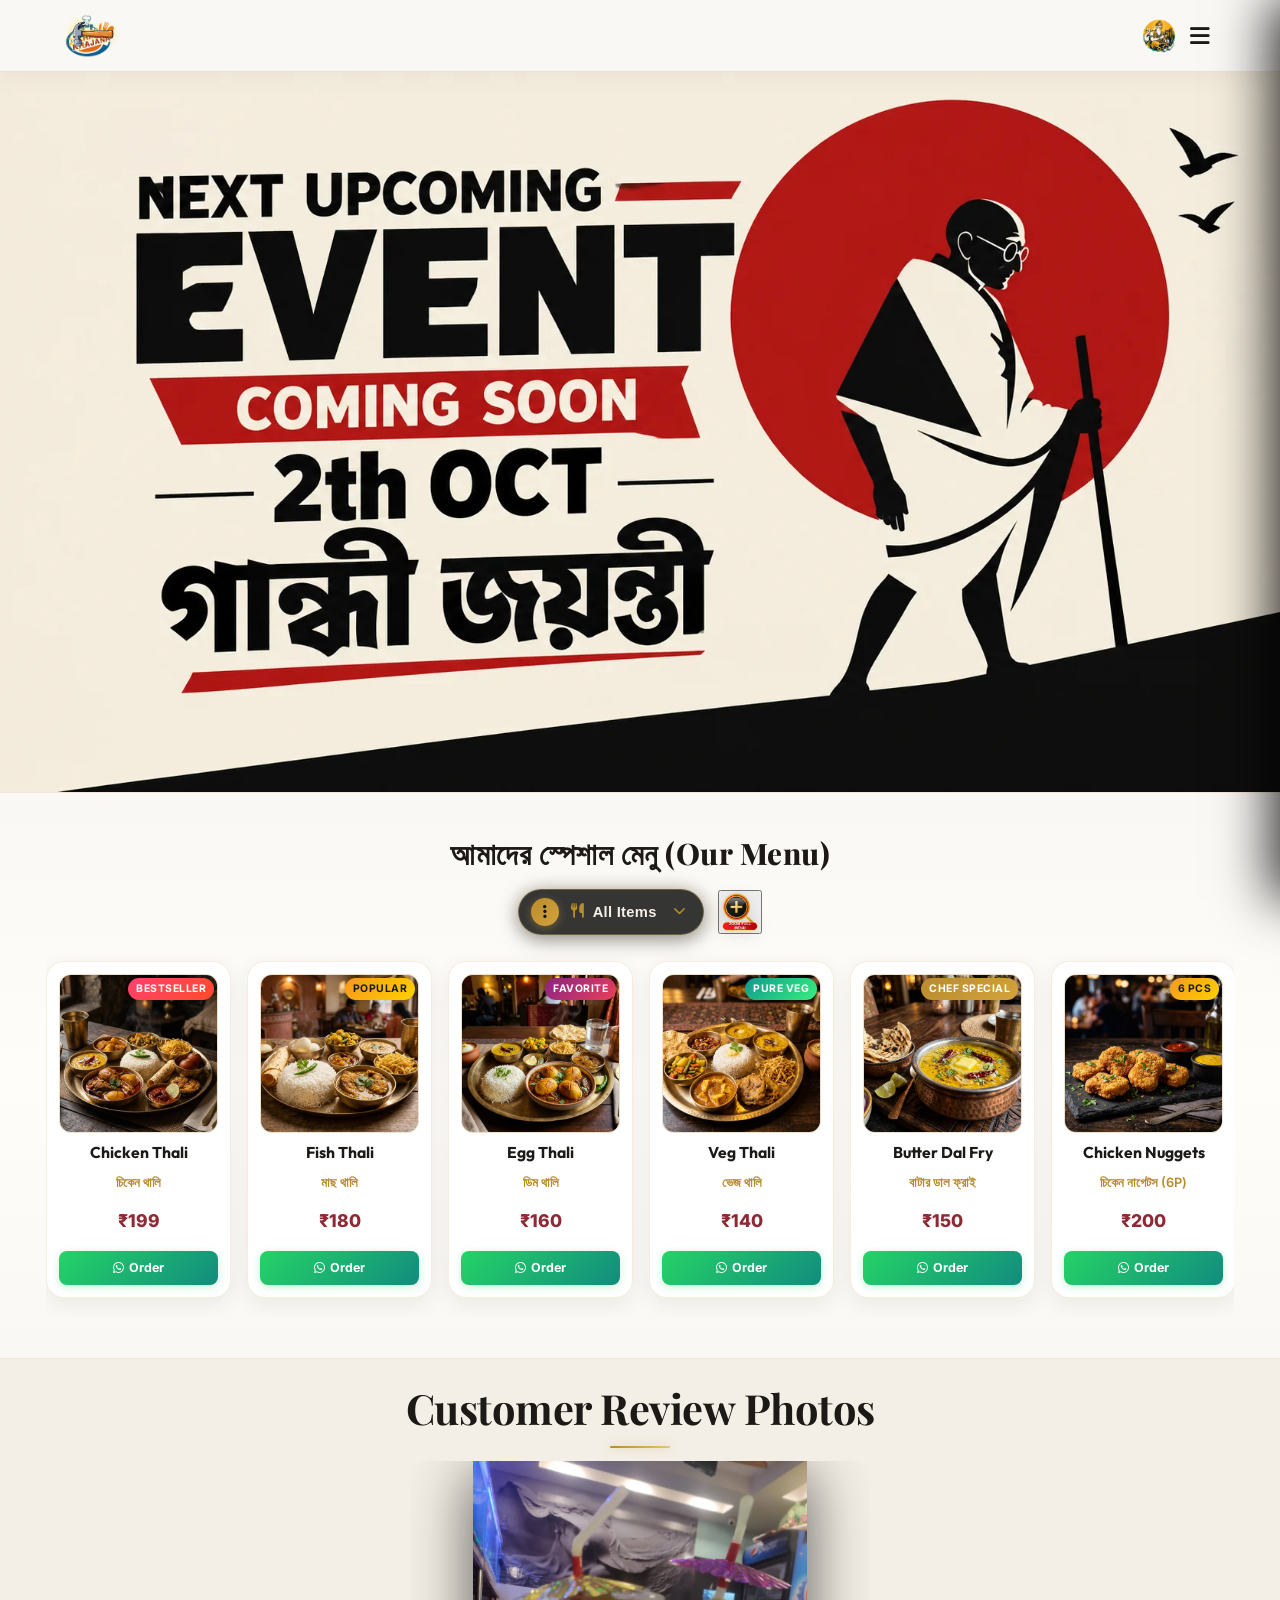
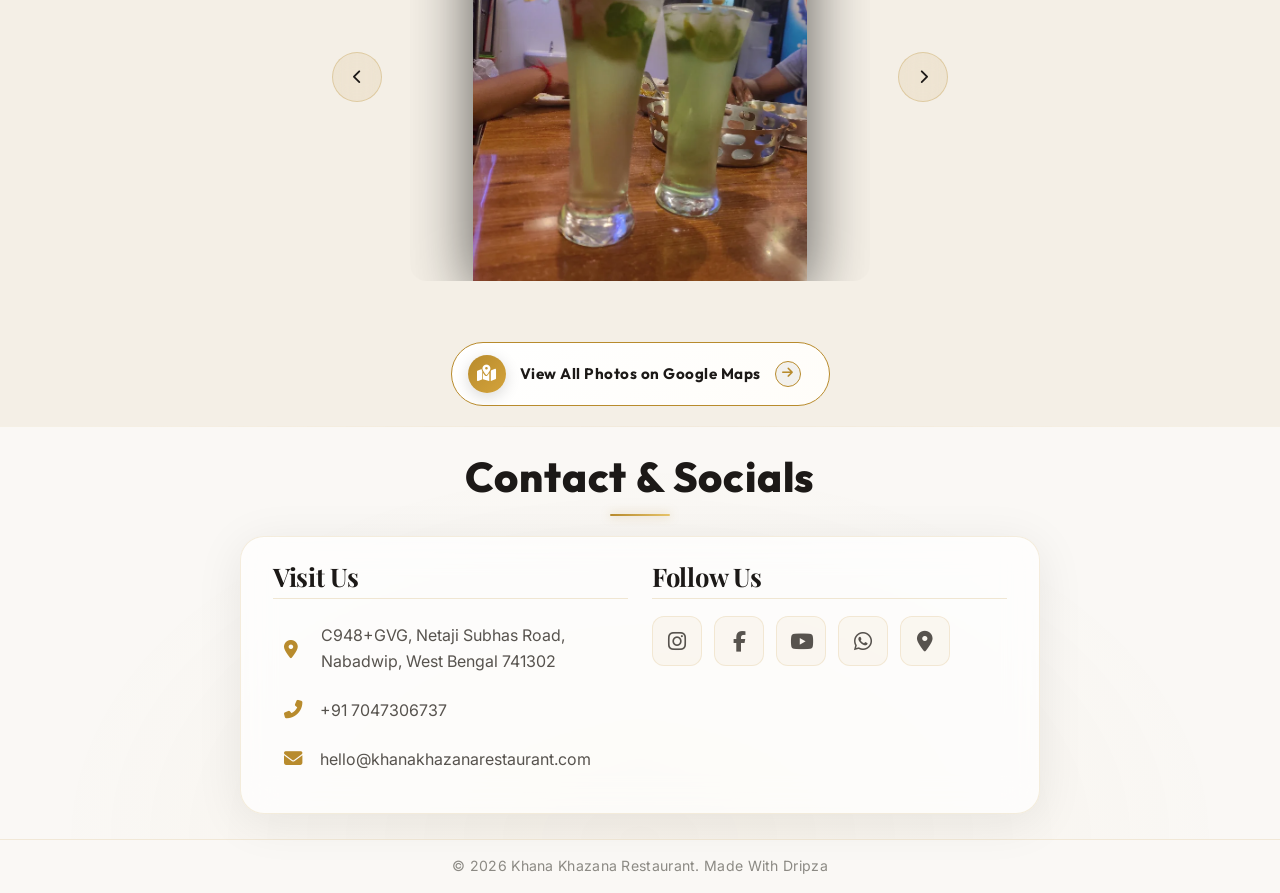
==== commit 324a5f1f: "Add clear search button in menu popup" ====
--- a/index.html
+++ b/index.html
@@ -751,29 +751,74 @@
 
                 <!-- Search Bar & Category Filter Tabs -->
                 <div class="menu-control-bar">
+                    
+
+                    <!-- Modal Category Filter Dropdown (Three-Dot Filter Menu) -->
+                    <div class="menu-filter-dropdown-wrapper" id="modal-menu-filter-dropdown-wrapper">
+            <button type="button" class="menu-filter-dots-btn" id="modal-menu-filter-dots-btn" aria-expanded="false" aria-haspopup="true" title="Filter Menu">
+                <span class="three-dots-icon-box">
+                    <i class="fas fa-ellipsis-v"></i>
+                </span>
+                <span class="current-filter-label" id="modal-current-filter-label">
+                    <i class="fas fa-utensils"></i>
+                    <span>All Items</span>
+                </span>
+                <i class="fas fa-chevron-down filter-dropdown-arrow"></i>
+            </button>
+
+            <!-- Dropdown List of Category Filter Options -->
+            <div class="menu-filter-dropdown-menu" id="modal-menu-filter-dropdown-menu">
+                <div class="menu-filter-dropdown-header">
+                    <span><i class="fas fa-filter"></i> Filter Category</span>
+                </div>
+                <div class="menu-filter-dropdown-list">
+                    <button type="button" class="menu-tab-btn active" data-category="all">
+                        <span class="tab-btn-content">
+                            <i class="fas fa-utensils tab-icon"></i>
+                            <span class="tab-title">All Items</span>
+                        </span>
+                        <i class="fas fa-check active-indicator-icon"></i>
+                    </button>
+                    <button type="button" class="menu-tab-btn" data-category="thali">
+                        <span class="tab-btn-content">
+                            <i class="fas fa-bowl-rice tab-icon"></i>
+                            <span class="tab-title">Bengali Thali</span>
+                        </span>
+                        <i class="fas fa-check active-indicator-icon"></i>
+                    </button>
+                    <button type="button" class="menu-tab-btn" data-category="snacks">
+                        <span class="tab-btn-content">
+                            <i class="fas fa-burger tab-icon"></i>
+                            <span class="tab-title">Breakfast & Snacks</span>
+                        </span>
+                        <i class="fas fa-check active-indicator-icon"></i>
+                    </button>
+                    <button type="button" class="menu-tab-btn" data-category="beverages">
+                        <span class="tab-btn-content">
+                            <i class="fas fa-mug-hot tab-icon"></i>
+                            <span class="tab-title">Tea & Coffee</span>
+                        </span>
+                        <i class="fas fa-check active-indicator-icon"></i>
+                    </button>
+                    <button type="button" class="menu-tab-btn" data-category="extras">
+                        <span class="tab-btn-content">
+                            <i class="fas fa-plate-wheat tab-icon"></i>
+                            <span class="tab-title">Sides & Extras</span>
+                        </span>
+                        <i class="fas fa-check active-indicator-icon"></i>
+                    </button>
+                </div>
+            </div>
+                </div>
+
                     <div class="search-box-wrapper">
                         <i class="fas fa-search"></i>
                         <input type="text" id="modal-menu-search-input" placeholder="খাবারের নাম লিখে খুঁজুন (Search dishes...)" autocomplete="off">
-                    </div>
-
-                    <div class="menu-category-tabs" id="modal-menu-category-tabs">
-                        <button class="menu-tab-btn active" data-category="all">
-                            <i class="fas fa-utensils"></i> All Items
+                        <button type="button" id="modal-menu-search-clear" class="search-clear-btn" aria-label="Clear search" title="à¦®à§à¦›à§‡ à¦«à§‡à¦²à§à¦¨ (Clear)">
+                            <i class="fas fa-times"></i>
                         </button>
-                        <button class="menu-tab-btn" data-category="thali">
-                            <i class="fas fa-bowl-rice"></i> Bengali Thali
-                        </button>
-                        <button class="menu-tab-btn" data-category="snacks">
-                            <i class="fas fa-burger"></i> Breakfast & Snacks
-                        </button>
-                        <button class="menu-tab-btn" data-category="beverages">
-                            <i class="fas fa-mug-hot"></i> Tea & Coffee
-                        </button>
-                        <button class="menu-tab-btn" data-category="extras">
-                            <i class="fas fa-plate-wheat"></i> Sides & Extras
-                        </button>
-                    </div>
-                </div>
+                    </div>
+            </div>
             </div>
 
             <div class="full-menu-modal-body">
--- a/styles.css
+++ b/styles.css
@@ -3327,28 +3327,28 @@
 }
 
 .full-menu-modal-header {
-    padding: 10px 24px;
+    padding: 9px 20px;
     display: flex;
     align-items: center;
     justify-content: space-between;
-    border-bottom: 1px solid rgba(255, 255, 255, 0.06);
+    border-bottom: 1px solid rgba(255, 255, 255, 0.08);
 }
 
 .full-menu-modal-header-left {
     display: flex;
     align-items: center;
-    gap: 14px;
+    gap: 12px;
 }
 
 .menu-modal-close-btn {
     display: inline-flex;
     align-items: center;
-    gap: 7px;
+    gap: 6px;
     background: rgba(201, 162, 75, 0.15);
     border: 1px solid var(--accent-gold);
     color: var(--accent-gold);
-    padding: 6px 16px;
-    border-radius: 25px;
+    padding: 6px 14px;
+    border-radius: 20px;
     font-weight: 700;
     font-size: 0.86rem;
     cursor: pointer;
@@ -3364,7 +3364,7 @@
 
 .full-menu-modal-title {
     font-family: 'Playfair Display', 'Tiro Bangla', serif;
-    font-size: 1.2rem;
+    font-size: 1.22rem;
     font-weight: 700;
     color: var(--text-primary, #ffffff);
 }
@@ -3386,8 +3386,8 @@
     background: rgba(201, 162, 75, 0.15);
     border: 1px solid var(--accent-gold);
     color: var(--accent-gold);
-    padding: 6px 14px;
-    border-radius: 25px;
+    padding: 6px 13px;
+    border-radius: 20px;
     text-decoration: none;
     font-weight: 700;
     font-size: 0.84rem;
@@ -3406,10 +3406,10 @@
     background: linear-gradient(135deg, var(--accent-gold), var(--accent-amber));
     color: #ffffff !important;
     padding: 6px 15px;
-    border-radius: 25px;
+    border-radius: 20px;
     text-decoration: none;
     font-weight: 700;
-    font-size: 0.84rem;
+    font-size: 0.85rem;
     transition: all 0.3s ease;
 }
 
@@ -3422,13 +3422,13 @@
     display: inline-flex;
     align-items: center;
     justify-content: center;
-    width: 36px;
-    height: 36px;
+    width: 34px;
+    height: 34px;
     border-radius: 50%;
     background: var(--bg-card, rgba(255, 255, 255, 0.1));
     border: 1px solid var(--glass-border, rgba(255, 255, 255, 0.2));
     color: var(--text-primary, #ffffff);
-    font-size: 1rem;
+    font-size: 0.95rem;
     cursor: pointer;
     transition: all 0.3s ease;
 }
@@ -3446,20 +3446,20 @@
     overscroll-behavior: contain;
     overflow-y: auto;
     -webkit-overflow-scrolling: touch;
-    padding: 4px 0 60px;
+    padding: 4px 0 50px;
     background: var(--bg-deep, #0d0d0d);
 }
 
 /* Modal Hero */
 .full-menu-modal-top-section .full-menu-hero {
     text-align: center;
-    padding: 20px 20px 10px;
+    padding: 12px 18px 6px;
 }
 
 .full-menu-modal-top-section .full-menu-hero h1 {
     font-family: 'Playfair Display', 'Tiro Bangla', serif;
-    font-size: 2.1rem;
-    font-weight: 800;
+    font-size: 1.45rem;
+    font-weight: 700;
     color: var(--text-primary, #ffffff);
     margin-bottom: 0;
     line-height: 1.25;
@@ -3468,34 +3468,48 @@
 .full-menu-modal-top-section .full-menu-hero h1 .bengali-heading {
     color: var(--accent-gold);
     display: inline-block;
-    font-size: 1.65rem;
-    margin-left: 12px;
+    font-size: 1.2rem;
+    margin-left: 10px;
     font-family: 'Tiro Bangla', serif;
-    font-weight: 700;
-}
-
-/* Modal Controls */
+    font-weight: 600;
+}
+
+/* Modal Controls inside Top Section */
 .full-menu-modal-top-section .menu-control-bar {
     max-width: 950px;
     margin: 0 auto;
-    padding: 8px 20px 4px;
-}
-
-.full-menu-modal-top-section .menu-category-tabs {
-    margin-bottom: 0 !important;
-    padding-bottom: 2px !important;
+    padding: 8px 20px 10px;
+    display: flex;
+    align-items: center;
+    justify-content: space-between;
+    gap: 12px;
+}
+
+.full-menu-modal-top-section .menu-filter-dropdown-wrapper {
+    margin: 0 !important;
+    flex-shrink: 0;
+}
+
+.full-menu-modal-top-section .menu-filter-dropdown-menu {
+    left: 0;
+    transform: translateX(0) translateY(-10px) scale(0.96);
+}
+
+.full-menu-modal-top-section .menu-filter-dropdown-wrapper.open .menu-filter-dropdown-menu {
+    transform: translateX(0) translateY(0) scale(1);
 }
 
 .full-menu-modal-top-section .search-box-wrapper {
     position: relative;
-    margin-bottom: 14px;
-}
-
+    margin-bottom: 0 !important;
+    flex: 1;
+    min-width: 0;
+}
 .full-menu-modal-top-section .search-box-wrapper input {
     width: 100%;
     background: var(--bg-card, rgba(24, 24, 24, 0.96));
     border: 1.5px solid var(--glass-border, rgba(201, 162, 75, 0.35));
-    padding: 12px 20px 12px 48px;
+    padding: 12px 42px 12px 48px;
     border-radius: 30px;
     color: var(--text-primary, #ffffff);
     font-size: 0.98rem;
@@ -3515,13 +3529,56 @@
     background: var(--bg-card);
 }
 
-.full-menu-modal-top-section .search-box-wrapper i {
+.full-menu-modal-top-section .search-box-wrapper > i.fa-search,
+.full-menu-modal-top-section .search-box-wrapper > i.search-icon {
     position: absolute;
     left: 18px;
     top: 50%;
     transform: translateY(-50%);
     color: var(--accent-gold);
     font-size: 1.1rem;
+    pointer-events: none;
+}
+
+.full-menu-modal-top-section .search-box-wrapper .search-clear-btn {
+    position: absolute;
+    right: 12px;
+    top: 50%;
+    transform: translateY(-50%);
+    width: 26px;
+    height: 26px;
+    border-radius: 50%;
+    background: rgba(255, 255, 255, 0.12);
+    border: 1px solid rgba(201, 162, 75, 0.3);
+    color: var(--accent-gold, #c9a24b);
+    cursor: pointer;
+    display: none;
+    align-items: center;
+    justify-content: center;
+    padding: 0;
+    transition: all 0.25s ease;
+    z-index: 3;
+}
+
+.full-menu-modal-top-section .search-box-wrapper .search-clear-btn.visible {
+    display: flex;
+}
+
+.full-menu-modal-top-section .search-box-wrapper .search-clear-btn:hover {
+    background: var(--accent-gold, #c9a24b);
+    color: #000000;
+    border-color: var(--accent-gold, #c9a24b);
+    transform: translateY(-50%) scale(1.1);
+    box-shadow: 0 0 10px rgba(201, 162, 75, 0.4);
+}
+
+.full-menu-modal-top-section .search-box-wrapper .search-clear-btn i {
+    position: static;
+    transform: none;
+    font-size: 0.78rem;
+    color: inherit;
+    pointer-events: none;
+    line-height: 1;
 }
 
 /* Compact Grid inside Modal */
@@ -3574,13 +3631,13 @@
 /* Modal Responsive */
 @media (max-width: 768px) {
     .full-menu-modal-header {
-        padding: 8px 12px;
+        padding: 7px 12px;
     }
     .menu-modal-close-btn span {
         display: none;
     }
     .full-menu-modal-title {
-        font-size: 1rem;
+        font-size: 1.08rem;
     }
     .menu-modal-timing-btn span {
         display: none;
@@ -3588,17 +3645,42 @@
     .menu-modal-call-btn span {
         display: none;
     }
-    .full-menu-modal-top-section .full-menu-hero h1 {
-        font-size: 1.55rem;
-    }
-    .full-menu-modal-top-section .full-menu-hero h1 .bengali-heading {
-        font-size: 1.25rem;
-        display: block;
-        margin-left: 0;
-        margin-top: 4px;
+    .full-menu-modal-top-section .full-menu-hero {
+        padding: 6px 10px 4px;
     }
     .full-menu-modal-top-section .menu-control-bar {
-        padding: 6px 12px 2px;
+        padding: 6px 12px 8px;
+        gap: 8px;
+    }
+    .full-menu-modal-top-section .menu-filter-dots-btn {
+        padding: 6px 11px 6px 8px;
+        font-size: 0.8rem;
+        gap: 6px;
+    }
+    .full-menu-modal-top-section .menu-filter-dots-btn .three-dots-icon-box {
+        width: 22px;
+        height: 22px;
+        font-size: 0.75rem;
+    }
+    .full-menu-modal-top-section .search-box-wrapper {
+        margin-bottom: 0 !important;
+    }
+    .full-menu-modal-top-section .search-box-wrapper input {
+        padding: 8px 32px 8px 34px;
+        font-size: 0.84rem;
+    }
+    .full-menu-modal-top-section .search-box-wrapper > i.fa-search,
+    .full-menu-modal-top-section .search-box-wrapper > i.search-icon {
+        left: 11px;
+        font-size: 0.85rem;
+    }
+    .full-menu-modal-top-section .search-box-wrapper .search-clear-btn {
+        right: 8px;
+        width: 22px;
+        height: 22px;
+    }
+    .full-menu-modal-top-section .search-box-wrapper .search-clear-btn i {
+        font-size: 0.68rem;
     }
     .full-menu-modal-top-section .menu-category-tabs {
         margin-bottom: 0 !important;
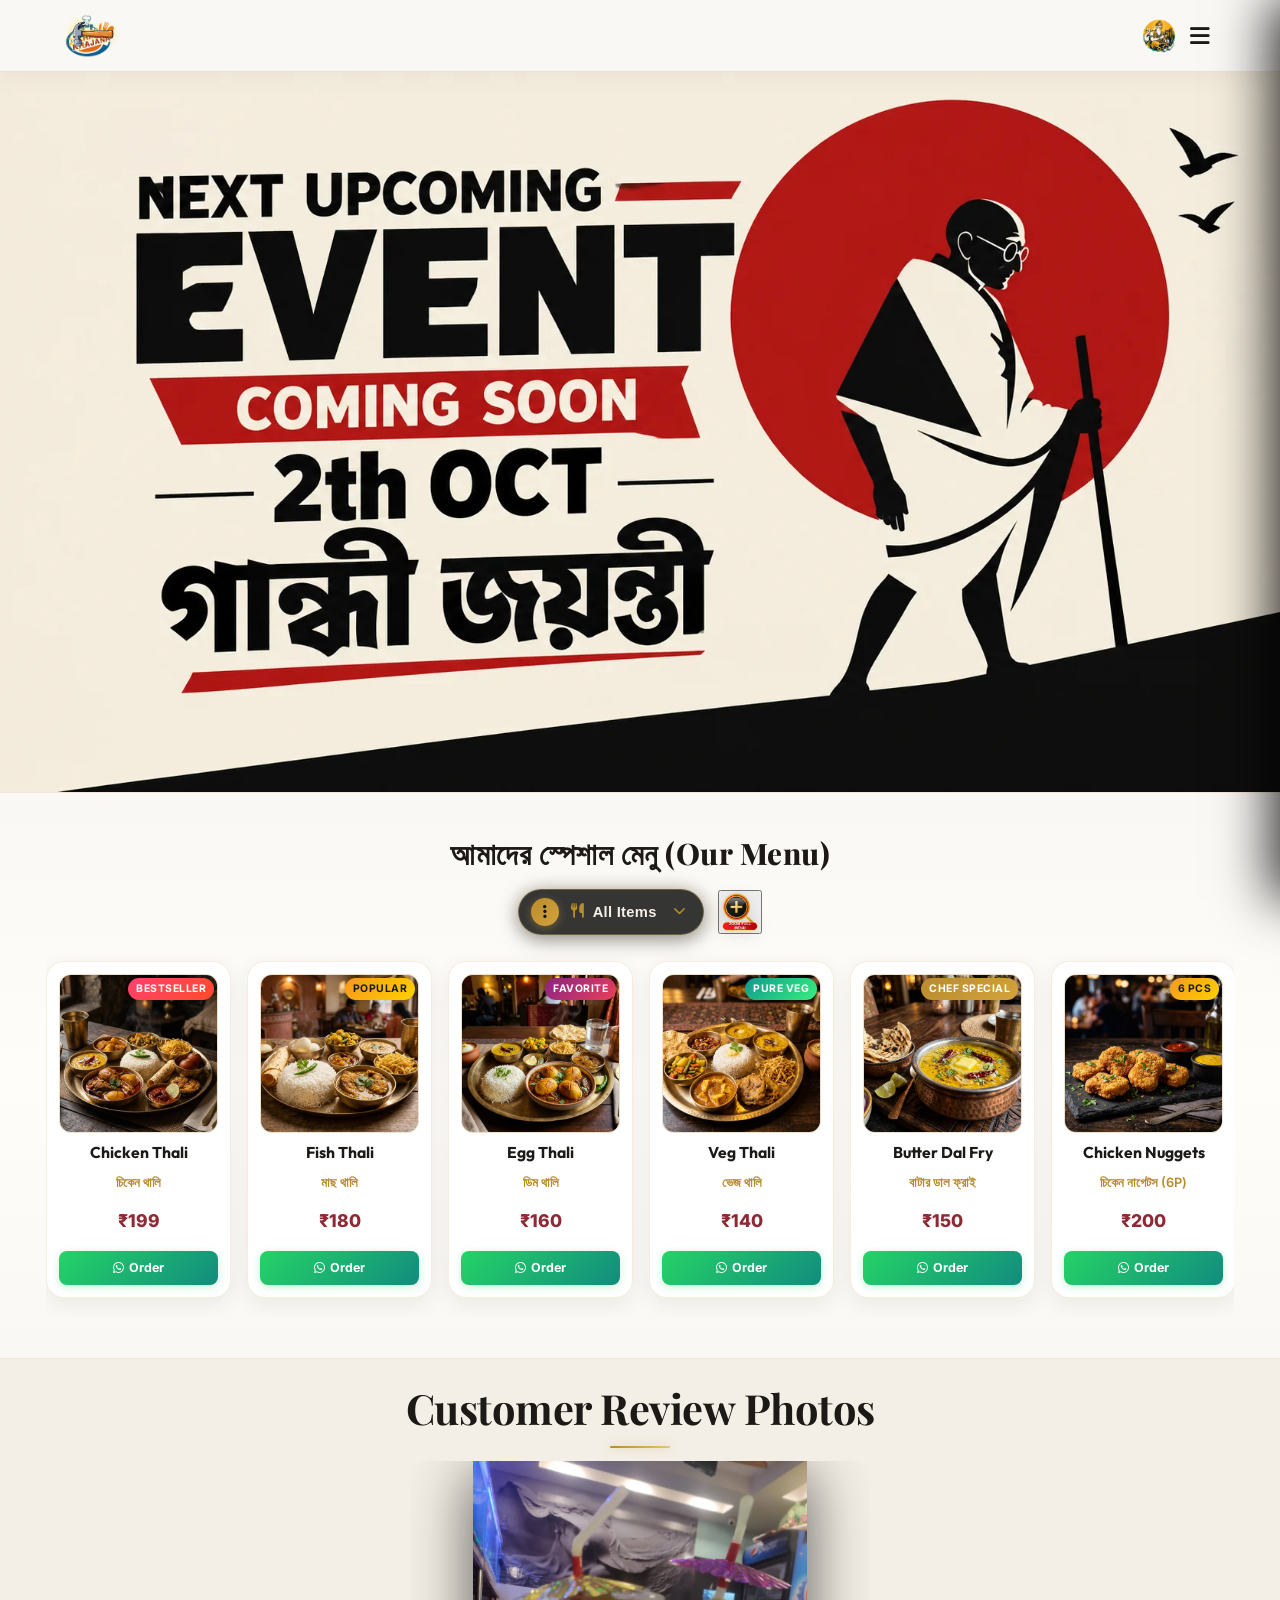
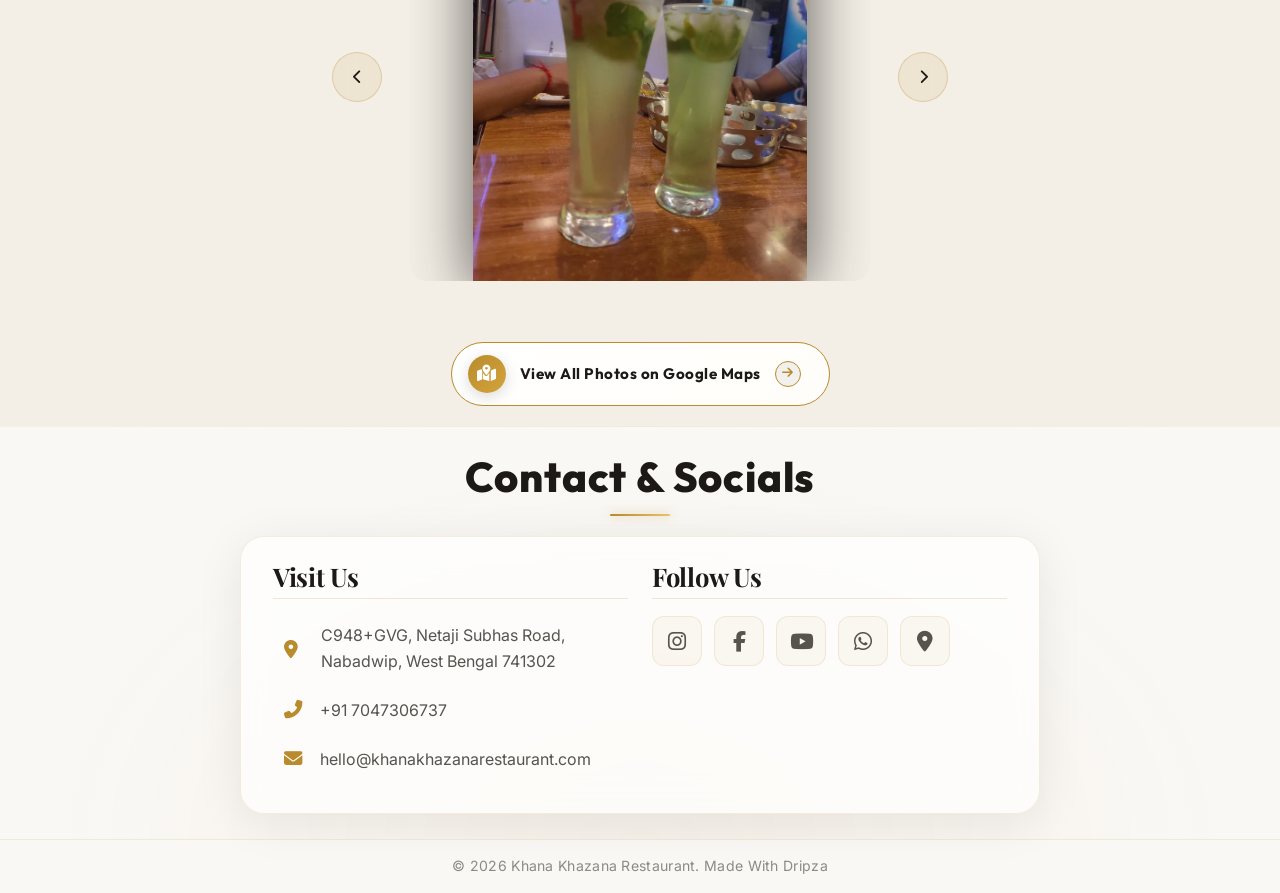
==== commit 09b06d5a: "Update search input keypad dismiss on enter" ====
--- a/index.html
+++ b/index.html
@@ -813,7 +813,7 @@
 
                     <div class="search-box-wrapper">
                         <i class="fas fa-search"></i>
-                        <input type="text" id="modal-menu-search-input" placeholder="খাবারের নাম লিখে খুঁজুন (Search dishes...)" autocomplete="off">
+                        <input type="text" id="modal-menu-search-input" placeholder="খাবারের নাম লিখে খুঁজুন (Search dishes...)" autocomplete="off" enterkeyhint="search">
                         <button type="button" id="modal-menu-search-clear" class="search-clear-btn" aria-label="Clear search" title="à¦®à§à¦›à§‡ à¦«à§‡à¦²à§à¦¨ (Clear)">
                             <i class="fas fa-times"></i>
                         </button>
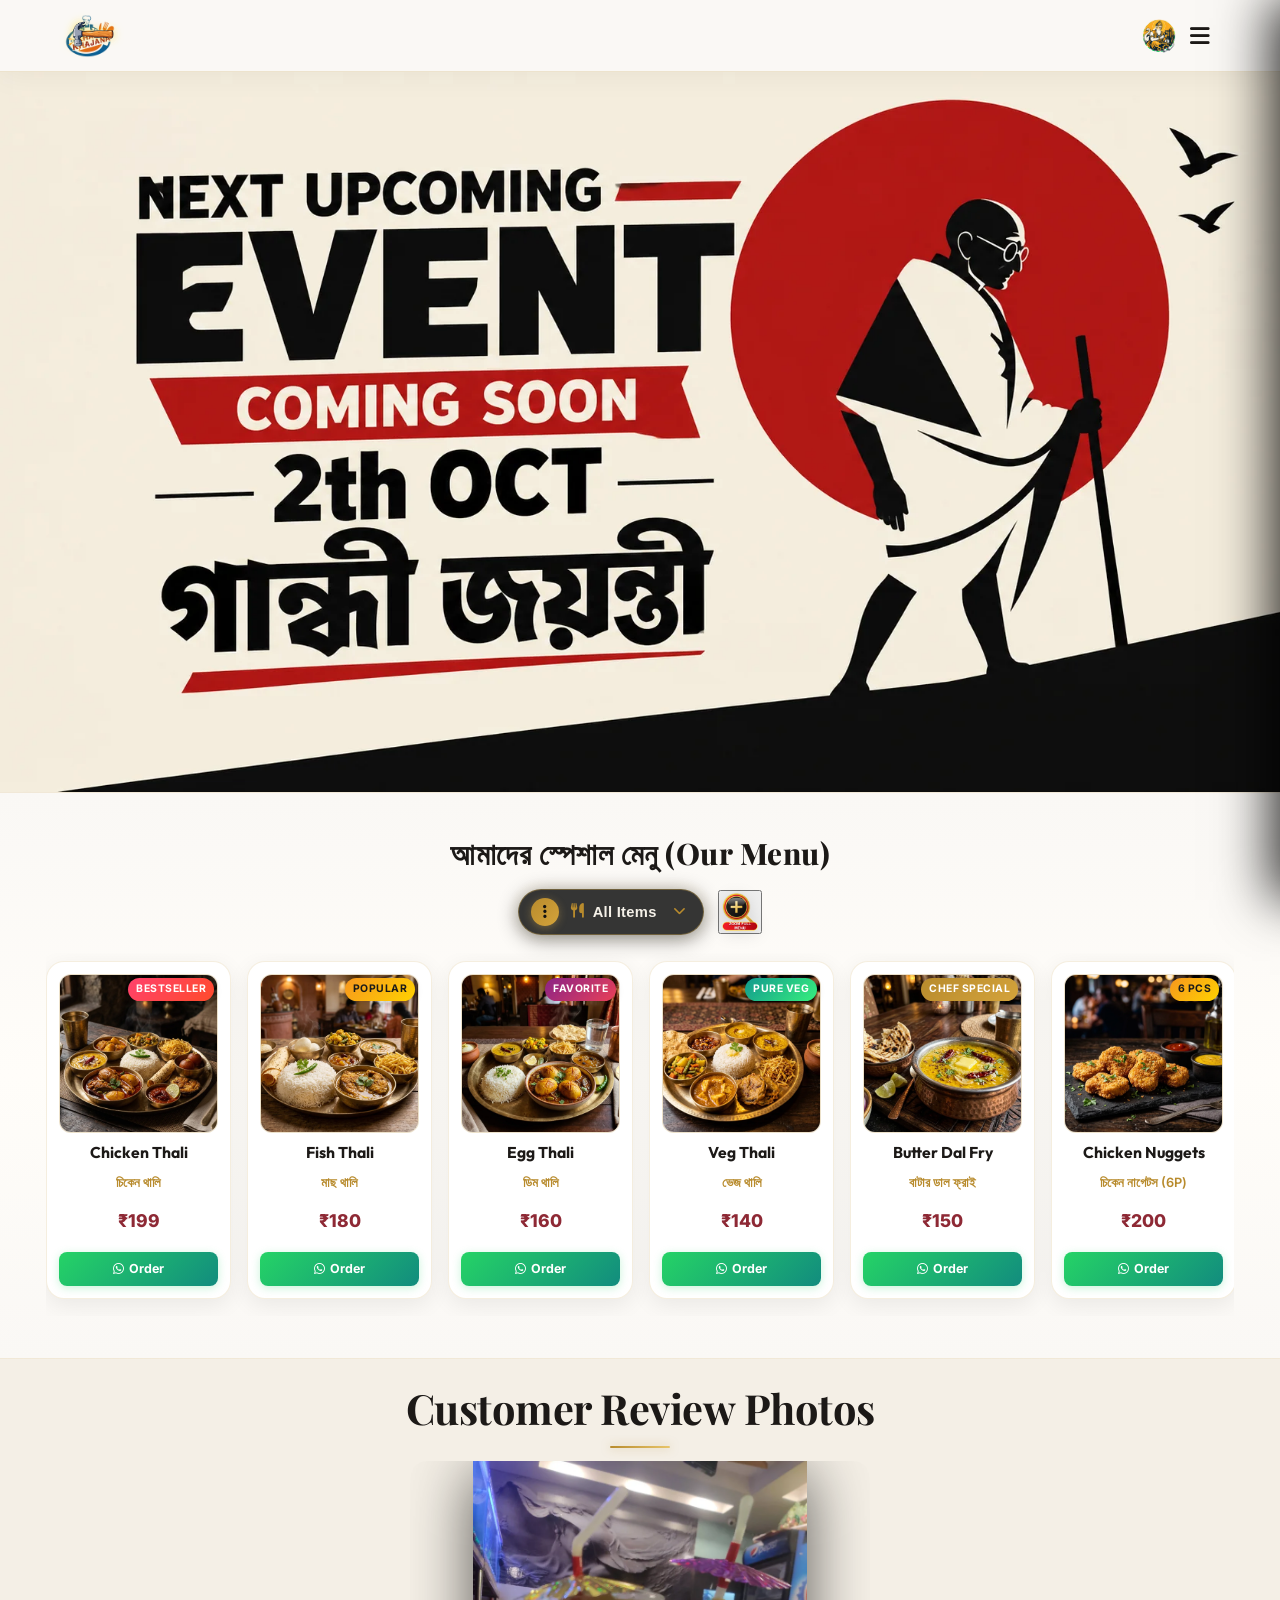
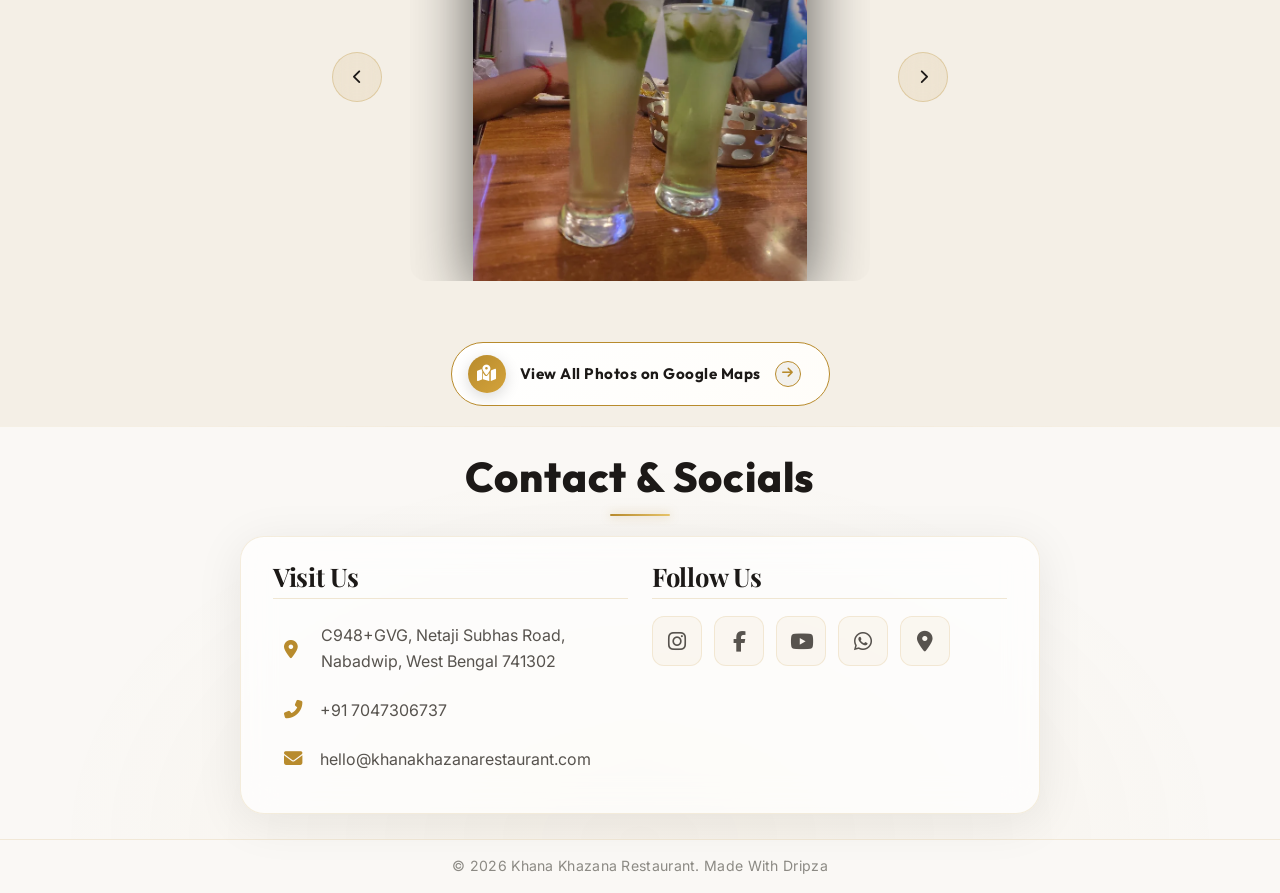
==== commit 197035d0: "perf: smooth scroll - passive listeners, momentum drag, remove backdrop-filter, pause animation on s" ====
--- a/index.html
+++ b/index.html
@@ -1266,6 +1266,6 @@
         </div>
     </div>
 
-    <script src="script.js"></script>
+    <script src="script.js?v=1.4"></script>
 </body>
 </html>
--- a/styles.css
+++ b/styles.css
@@ -2717,8 +2717,6 @@
     font-size: 0.92rem;
     font-weight: 600;
     cursor: pointer;
-    backdrop-filter: blur(12px);
-    -webkit-backdrop-filter: blur(12px);
     box-shadow: 0 4px 20px rgba(0, 0, 0, 0.45), 0 0 15px rgba(201, 162, 75, 0.15);
     transition: all 0.3s cubic-bezier(0.25, 0.8, 0.25, 1);
     user-select: none;
@@ -2840,6 +2838,9 @@
     padding-right: 4px;
     scrollbar-width: thin;
     scrollbar-color: rgba(201, 162, 75, 0.6) rgba(255, 255, 255, 0.05);
+    will-change: scroll-position;
+    transform: translateZ(0);
+    -webkit-transform: translateZ(0);
 }
 
 .menu-filter-dropdown-list::-webkit-scrollbar {
@@ -2999,7 +3000,7 @@
     overflow-x: auto;
     overflow-y: hidden;
     scroll-behavior: smooth;
-    scroll-snap-type: x mandatory;
+    scroll-snap-type: x proximity;
     -webkit-overflow-scrolling: touch;
     padding: 8px 6px 18px;
     width: 100%;
@@ -3040,12 +3041,12 @@
     padding: 12px;
     text-align: center;
     box-shadow: 0 6px 22px rgba(0, 0, 0, 0.07) !important;
-    backdrop-filter: blur(12px);
-    -webkit-backdrop-filter: blur(12px);
     transition: transform 0.35s cubic-bezier(0.2, 0.8, 0.2, 1), border-color 0.35s ease, box-shadow 0.35s ease;
     animation: floatMenuItem 4.5s ease-in-out infinite alternate;
     user-select: none;
     position: relative;
+    will-change: transform;
+    contain: layout style;
 }
 
 .food-menu-card:nth-child(even) { animation-delay: 0.8s; }
@@ -3289,8 +3290,6 @@
     position: absolute;
     inset: 0;
     background: rgba(0, 0, 0, 0.72);
-    backdrop-filter: blur(12px);
-    -webkit-backdrop-filter: blur(12px);
 }
 
 .full-menu-modal-container {
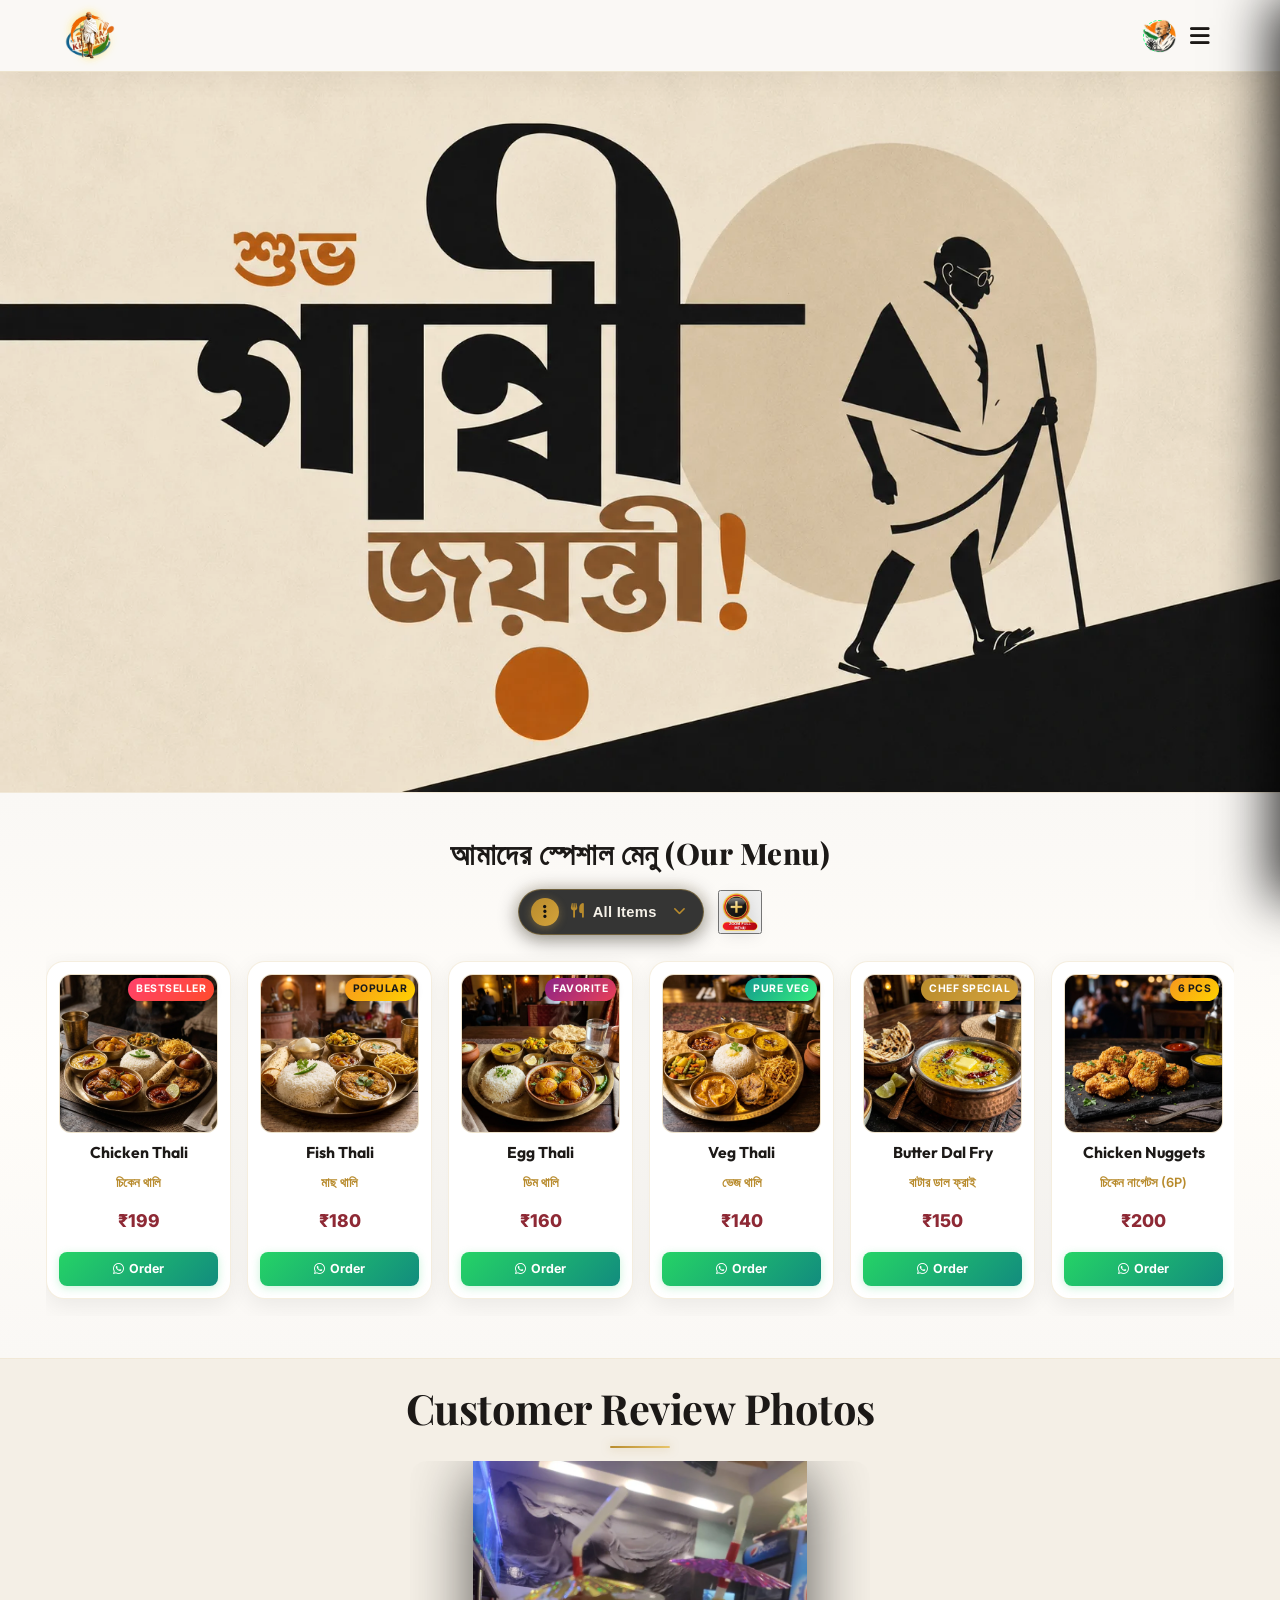
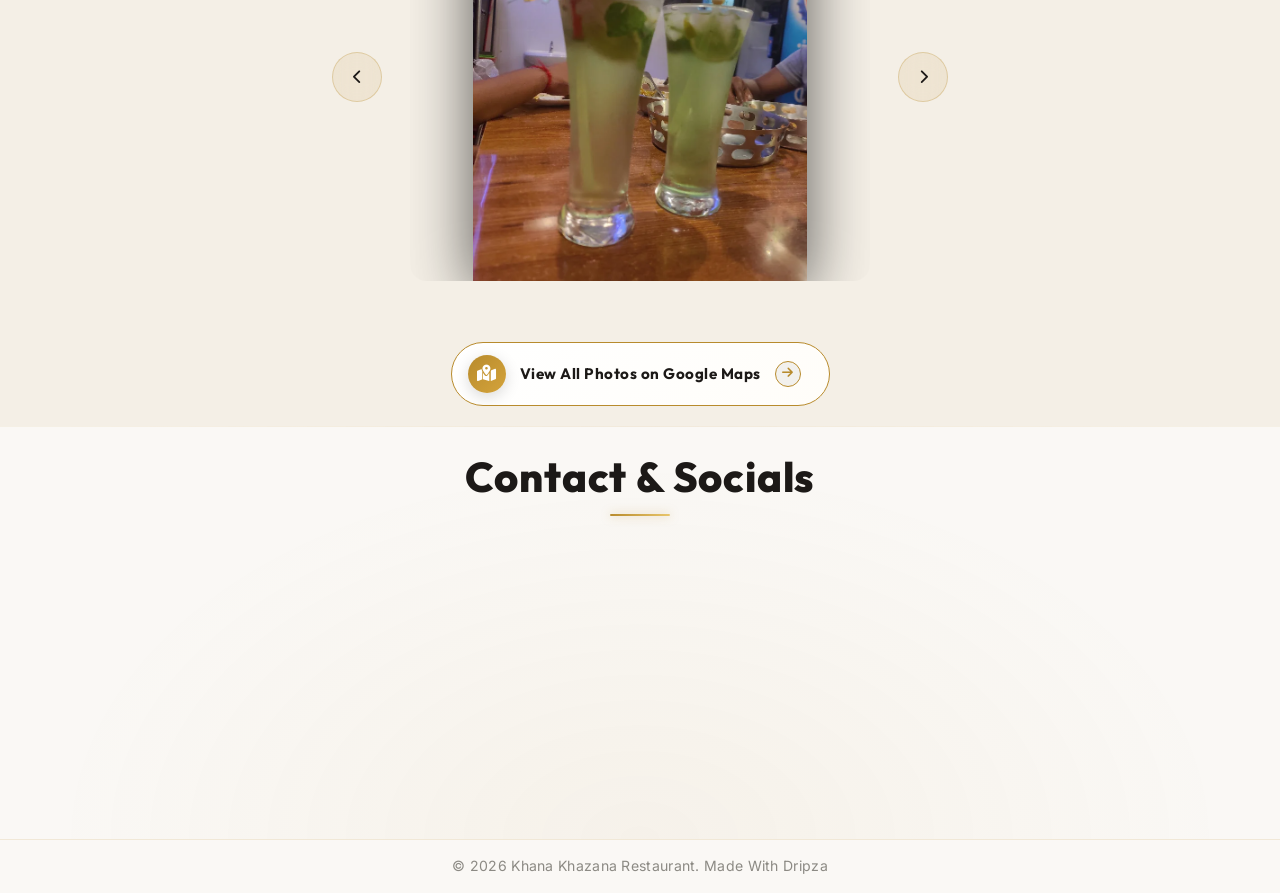
==== commit 58c1f261: "update: add Gandhi Jayanti assets and update header" ====
--- a/index.html
+++ b/index.html
@@ -24,13 +24,13 @@
         <div class="logo-container">
             <img src="assets/khana_khazana_logo.webp" alt="Khana Khazana Restaurant Logo" class="logo-brand-img">
             <div class="logo-text-wrapper">
-                <span class="animated-football-header" title="Ganesh Chaturthi Special">
-                    <img src="assets/ganesh_run_icon.webp" alt="Ganesh Run Icon" style="object-fit: contain; filter: drop-shadow(0 0 5px rgba(255, 215, 0, 0.6));">
+                <span class="animated-football-header" title="Gandhi Jayanti Special">
+                    <img src="assets/gandhi_jayanti_run_icon.webp" alt="Gandhi Jayanti Run Icon" style="object-fit: contain; filter: drop-shadow(0 0 5px rgba(255, 215, 0, 0.6));">
                 </span>
                 <span class="logo-text">Khana Khazana Restaurant</span>
             </div>
         </div>
-        <span class="rath-yatra-header-text">শুভ বিশ্বকর্মা পূজা!</span>
+        <span class="rath-yatra-header-text">শুভ গান্ধী জয়ন্তী!</span>
         <ul class="nav-links">
             <li><a href="#home">Home</a></li>
             <li><a href="#menu">Menu</a></li>
@@ -39,10 +39,10 @@
         </ul>
         <div class="navbar-actions">
             <!-- Rakhi Purnima Button for Poster -->
-            <button class="fifa-btn" id="open-promo-modal-direct-btn" title="Show Ganesh Chaturthi Special Poster">
+            <button class="fifa-btn" id="open-promo-modal-direct-btn" title="Show Gandhi Jayanti Special Poster">
                 <div class="fifa-container">
                     <div class="fifa-magic-ring"></div>
-                    <img src="assets/ganesh_icon.webp" alt="Ganesh Special" class="fifa-svg" style="object-fit: contain;">
+                    <img src="assets/gandhi_jayanti_icon.webp" alt="Gandhi Jayanti Special" class="fifa-svg" style="object-fit: contain;">
                 </div>
             </button>
             
@@ -55,7 +55,7 @@
     <!-- Hero Section -->
     <section id="home" class="hero">
         <div class="hero-bg banner-box">
-            <img src="assets/aj_restaurant_banner_1.webp" alt="AJ Restaurant & Cafe Banner" class="active">
+            <img src="assets/gandhi_jayanti_banner_1.webp" alt="Gandhi Jayanti Banner" class="active">
             <img src="assets/banner_1.webp" alt="Khana Khazana Restaurant Banner 1">
             <img src="assets/banner_2.webp" alt="Khana Khazana Restaurant Banner 2">
             <img src="assets/banner_3.webp" alt="Khana Khazana Restaurant Banner 3">
--- a/styles.css
+++ b/styles.css
@@ -3002,6 +3002,7 @@
     scroll-behavior: smooth;
     scroll-snap-type: x proximity;
     -webkit-overflow-scrolling: touch;
+    touch-action: pan-x pan-y;
     padding: 8px 6px 18px;
     width: 100%;
     cursor: grab;
@@ -4096,3 +4097,10 @@
         font-size: 0.7rem;
     }
 }
+
+/* Mobile touch vertical page scroll compatibility */
+.main-menu-scroll-wrapper,
+.main-menu-scroll-track,
+.main-menu-scroll-track .food-menu-card {
+    touch-action: pan-x pan-y !important;
+}
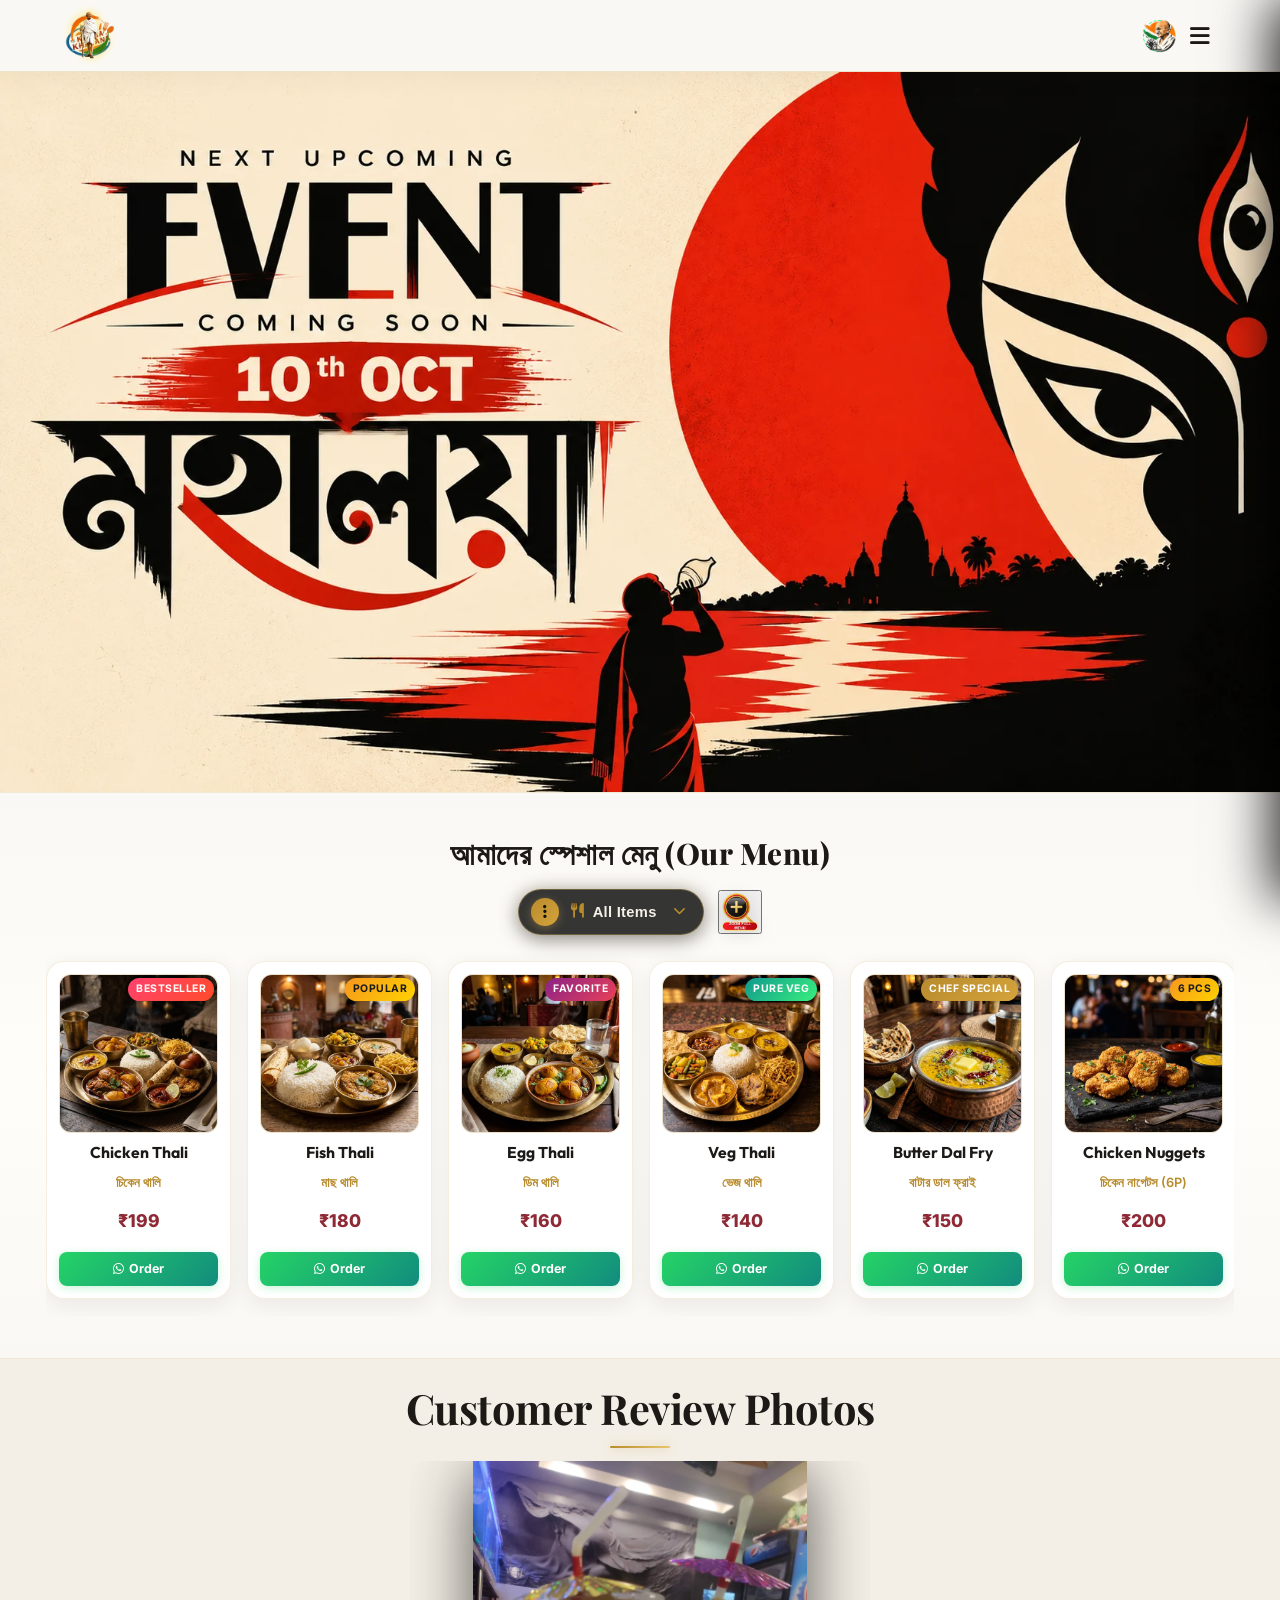
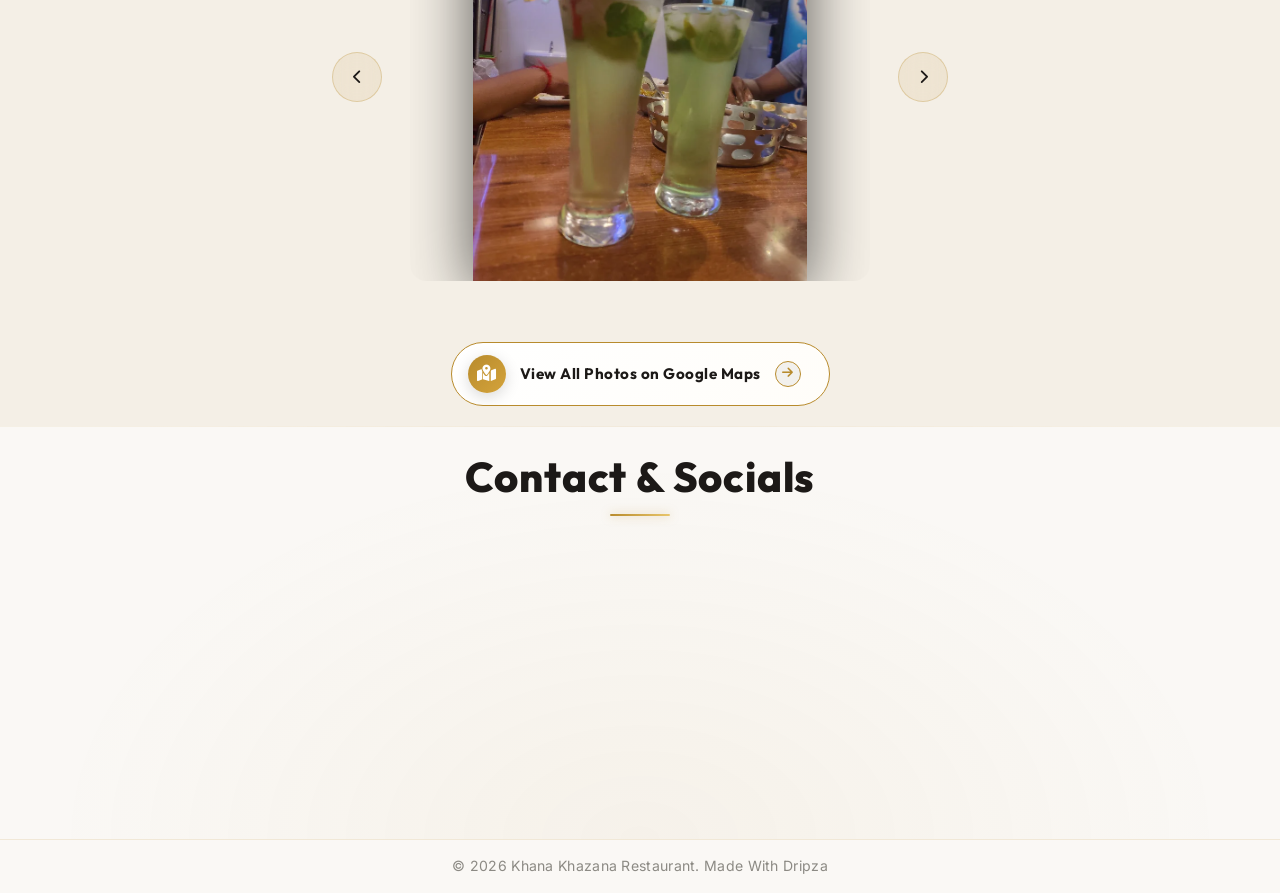
==== commit 2ef15f9f: "Update website content and assets" ====
--- a/index.html
+++ b/index.html
@@ -30,7 +30,7 @@
                 <span class="logo-text">Khana Khazana Restaurant</span>
             </div>
         </div>
-        <span class="rath-yatra-header-text">শুভ গান্ধী জয়ন্তী!</span>
+        <span class="rath-yatra-header-text">hello evryone</span>
         <ul class="nav-links">
             <li><a href="#home">Home</a></li>
             <li><a href="#menu">Menu</a></li>
@@ -55,7 +55,7 @@
     <!-- Hero Section -->
     <section id="home" class="hero">
         <div class="hero-bg banner-box">
-            <img src="assets/gandhi_jayanti_banner_1.webp" alt="Gandhi Jayanti Banner" class="active">
+            <img src="assets/mahalaya_festival_banner_1.webp" alt="Mahalaya Festival Banner" class="active">
             <img src="assets/banner_1.webp" alt="Khana Khazana Restaurant Banner 1">
             <img src="assets/banner_2.webp" alt="Khana Khazana Restaurant Banner 2">
             <img src="assets/banner_3.webp" alt="Khana Khazana Restaurant Banner 3">
--- a/styles.css
+++ b/styles.css
@@ -1129,6 +1129,7 @@
     font-weight: 800;
     letter-spacing: 0.5px;
     color: #8B1A1A;
+    text-shadow: 0 1px 2px rgba(0, 0, 0, 0.15);
     white-space: nowrap;
     opacity: 0;
     pointer-events: none;
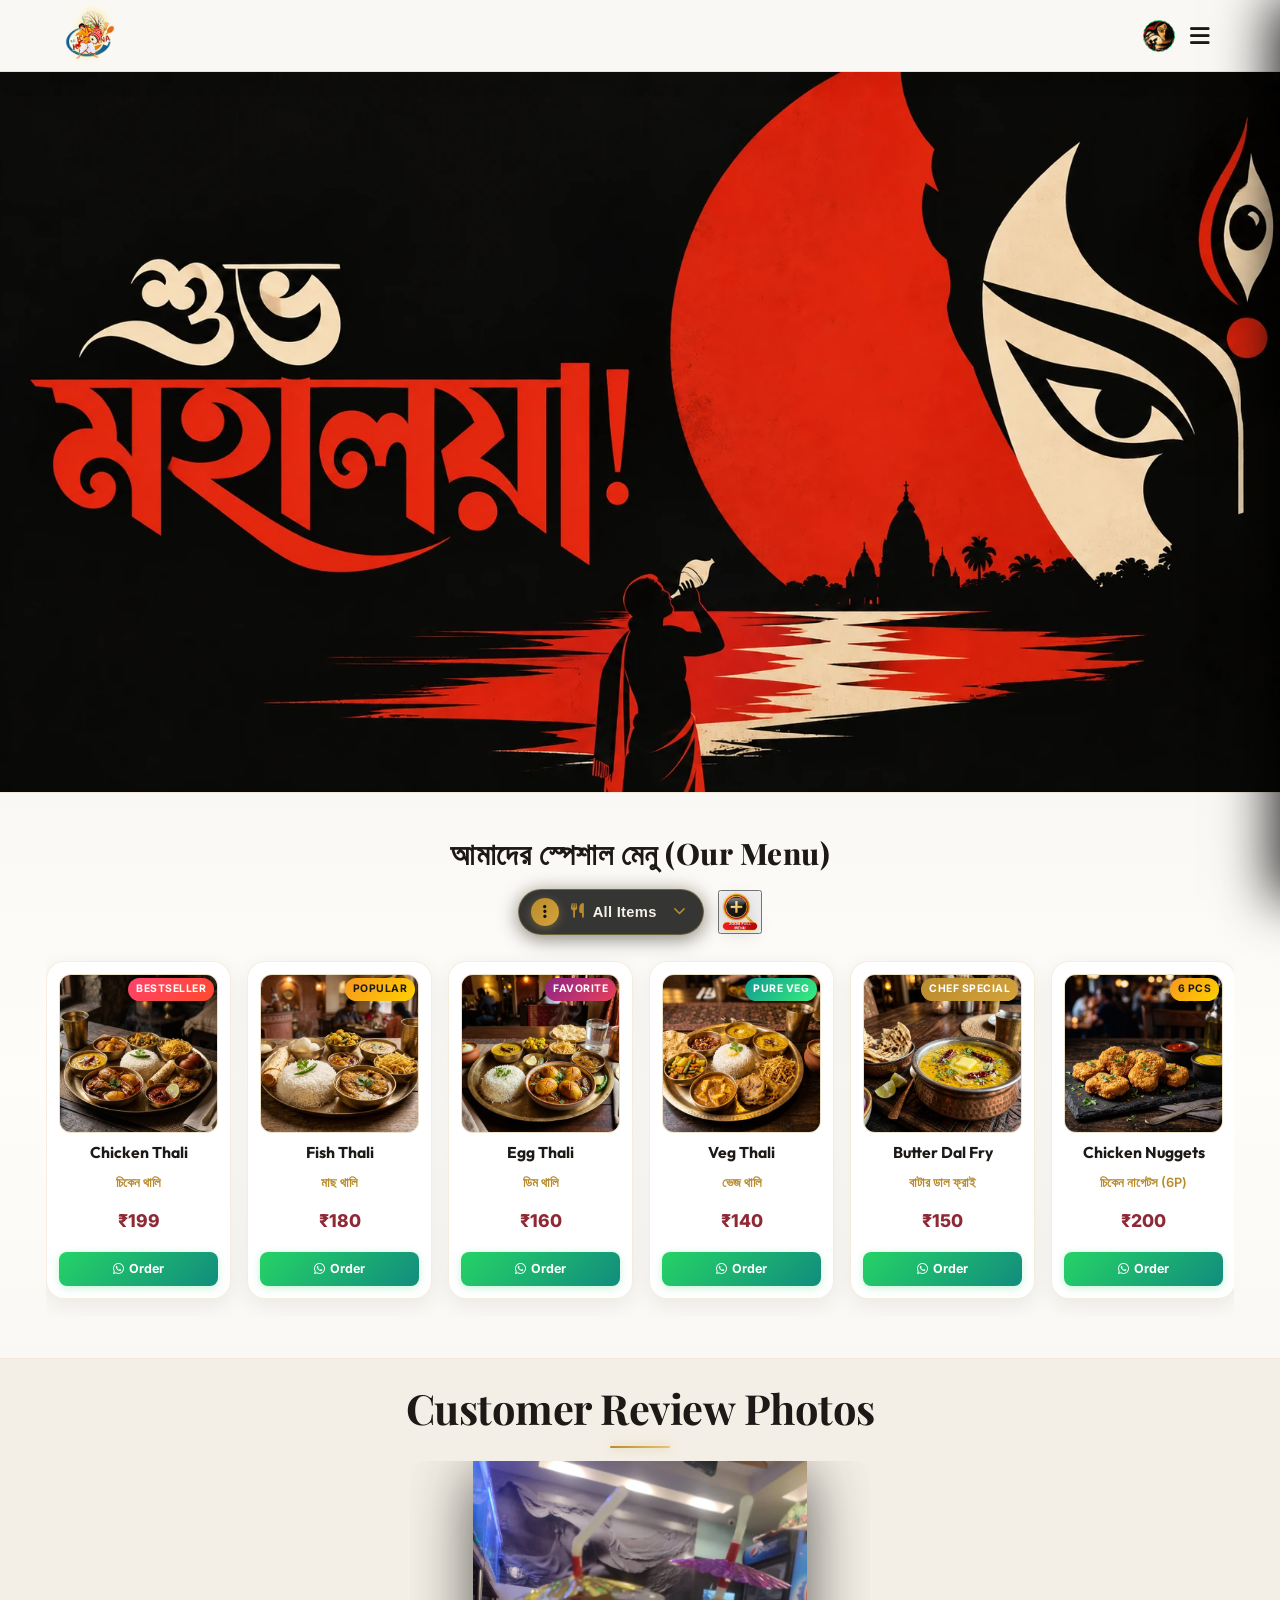
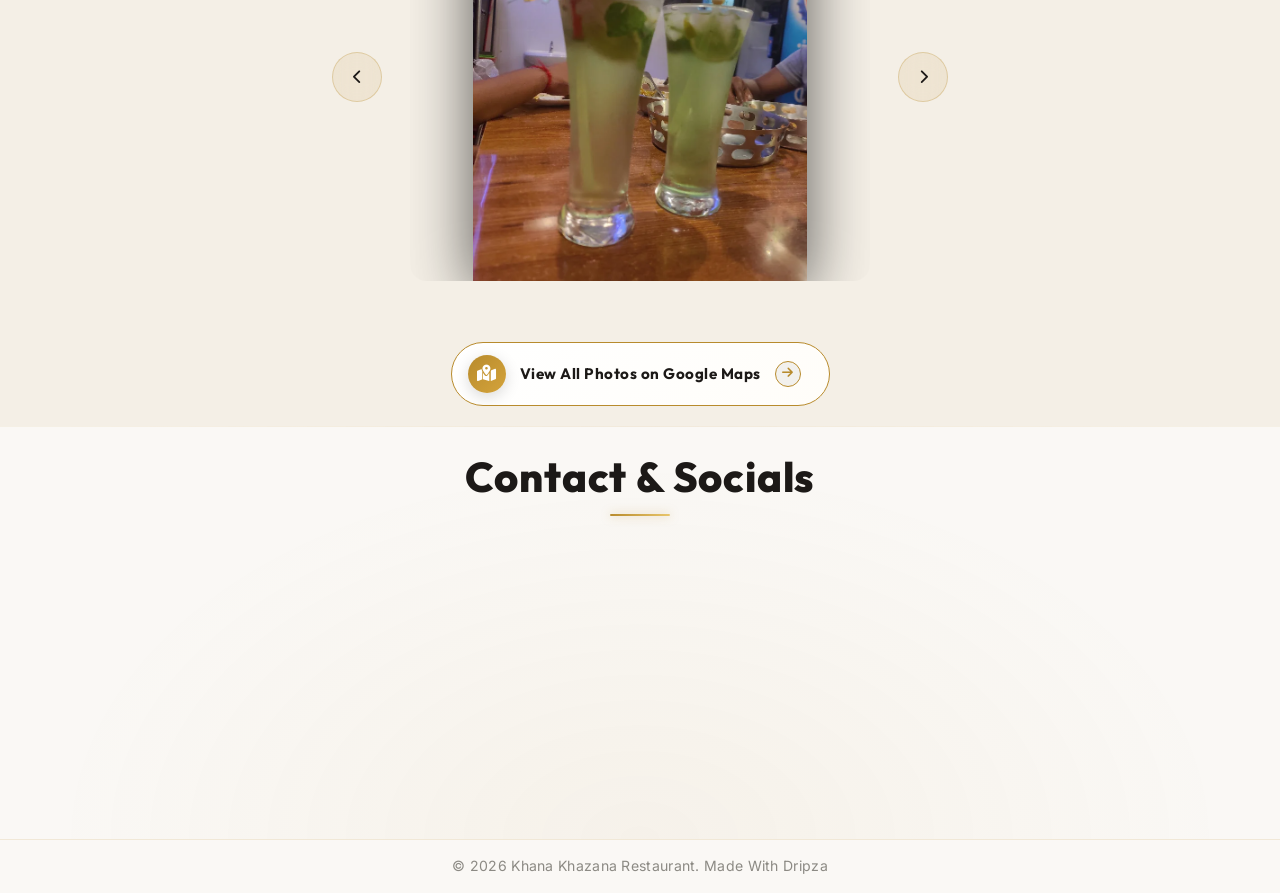
==== commit 0f431ccb: "Update: Mahalaya festival banner and web icons" ====
--- a/index.html
+++ b/index.html
@@ -1,4 +1,4 @@
-﻿<!DOCTYPE html>
+<!DOCTYPE html>
 <html lang="bn">
 <head>
     <meta charset="UTF-8">
@@ -24,13 +24,13 @@
         <div class="logo-container">
             <img src="assets/khana_khazana_logo.webp" alt="Khana Khazana Restaurant Logo" class="logo-brand-img">
             <div class="logo-text-wrapper">
-                <span class="animated-football-header" title="Gandhi Jayanti Special">
-                    <img src="assets/gandhi_jayanti_run_icon.webp" alt="Gandhi Jayanti Run Icon" style="object-fit: contain; filter: drop-shadow(0 0 5px rgba(255, 215, 0, 0.6));">
+                <span class="animated-football-header" title="Mahalaya Special">
+                    <img src="assets/mahalaya_web_run_icon.webp" alt="Mahalaya Run Icon" style="object-fit: contain; filter: drop-shadow(0 0 5px rgba(255, 215, 0, 0.6));">
                 </span>
                 <span class="logo-text">Khana Khazana Restaurant</span>
             </div>
         </div>
-        <span class="rath-yatra-header-text">hello evryone</span>
+        <span class="rath-yatra-header-text">শুভ মহালয়া!</span>
         <ul class="nav-links">
             <li><a href="#home">Home</a></li>
             <li><a href="#menu">Menu</a></li>
@@ -39,10 +39,10 @@
         </ul>
         <div class="navbar-actions">
             <!-- Rakhi Purnima Button for Poster -->
-            <button class="fifa-btn" id="open-promo-modal-direct-btn" title="Show Gandhi Jayanti Special Poster">
+            <button class="fifa-btn" id="open-promo-modal-direct-btn" title="Show Mahalaya Special Poster">
                 <div class="fifa-container">
                     <div class="fifa-magic-ring"></div>
-                    <img src="assets/gandhi_jayanti_icon.webp" alt="Gandhi Jayanti Special" class="fifa-svg" style="object-fit: contain;">
+                    <img src="assets/mahalaya_web_icon.webp" alt="Mahalaya Special" class="fifa-svg" style="object-fit: contain;">
                 </div>
             </button>
             
@@ -55,7 +55,7 @@
     <!-- Hero Section -->
     <section id="home" class="hero">
         <div class="hero-bg banner-box">
-            <img src="assets/mahalaya_festival_banner_1.webp" alt="Mahalaya Festival Banner" class="active">
+            <img src="assets/festival_special_banner_1.webp" alt="Mahalaya Festival Banner" class="active">
             <img src="assets/banner_1.webp" alt="Khana Khazana Restaurant Banner 1">
             <img src="assets/banner_2.webp" alt="Khana Khazana Restaurant Banner 2">
             <img src="assets/banner_3.webp" alt="Khana Khazana Restaurant Banner 3">
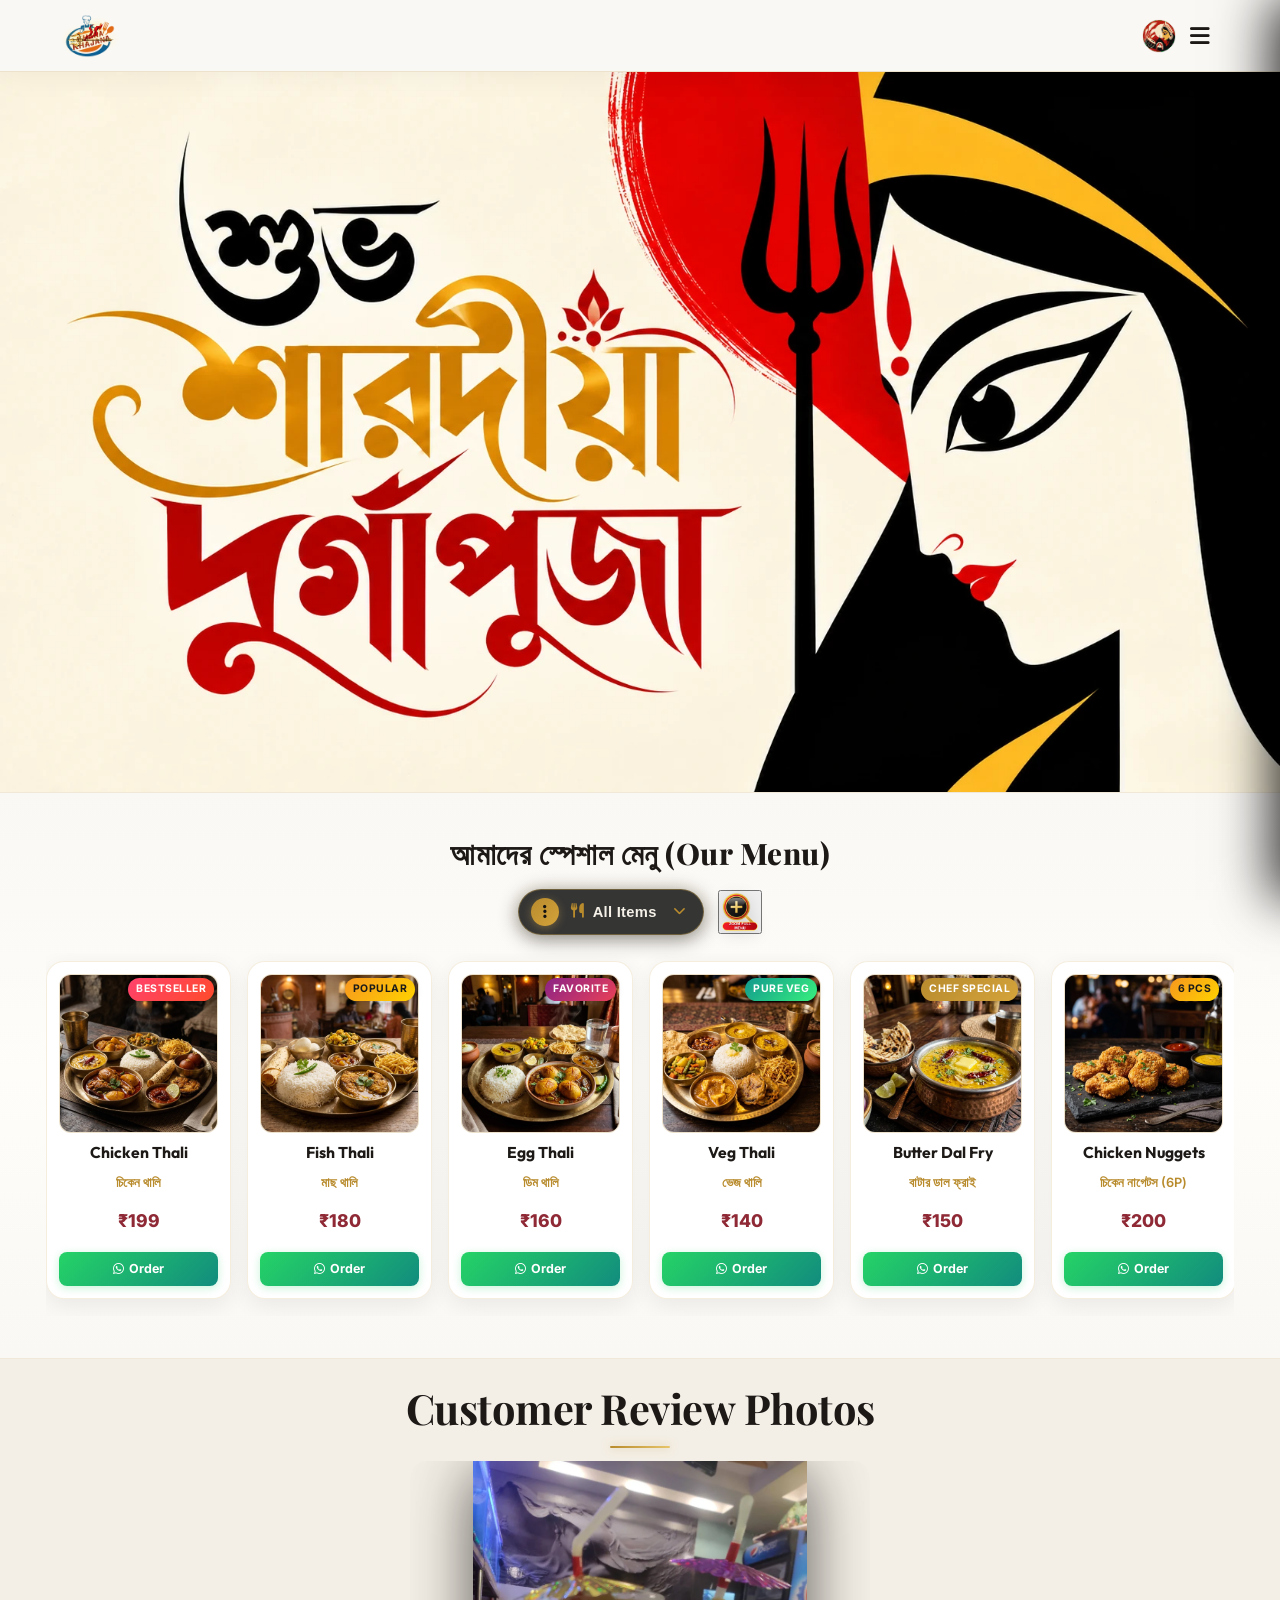
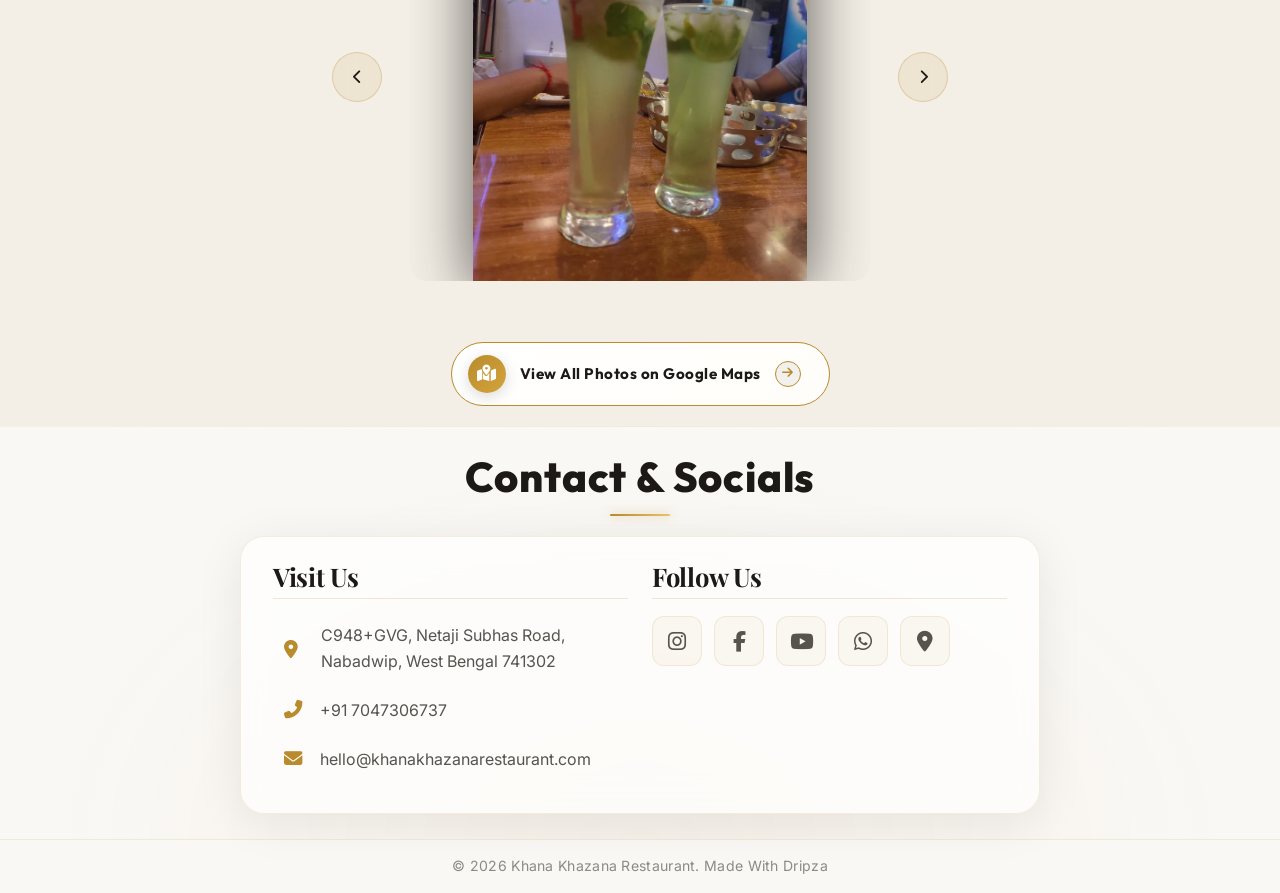
==== commit c85f8b51: "update" ====
--- a/index.html
+++ b/index.html
@@ -1,4 +1,4 @@
-<!DOCTYPE html>
+﻿<!DOCTYPE html>
 <html lang="bn">
 <head>
     <meta charset="UTF-8">
@@ -25,12 +25,12 @@
             <img src="assets/khana_khazana_logo.webp" alt="Khana Khazana Restaurant Logo" class="logo-brand-img">
             <div class="logo-text-wrapper">
                 <span class="animated-football-header" title="Mahalaya Special">
-                    <img src="assets/mahalaya_web_run_icon.webp" alt="Mahalaya Run Icon" style="object-fit: contain; filter: drop-shadow(0 0 5px rgba(255, 215, 0, 0.6));">
+                    <img src="assets/durga_puja_web_run_icon.webp" alt="Mahalaya Run Icon" style="object-fit: contain; filter: drop-shadow(0 0 5px rgba(255, 215, 0, 0.6));">
                 </span>
                 <span class="logo-text">Khana Khazana Restaurant</span>
             </div>
         </div>
-        <span class="rath-yatra-header-text">শুভ মহালয়া!</span>
+        <span class="rath-yatra-header-text">শুভ শারদীয়া দুর্গাপূজা</span>
         <ul class="nav-links">
             <li><a href="#home">Home</a></li>
             <li><a href="#menu">Menu</a></li>
@@ -42,7 +42,7 @@
             <button class="fifa-btn" id="open-promo-modal-direct-btn" title="Show Mahalaya Special Poster">
                 <div class="fifa-container">
                     <div class="fifa-magic-ring"></div>
-                    <img src="assets/mahalaya_web_icon.webp" alt="Mahalaya Special" class="fifa-svg" style="object-fit: contain;">
+                    <img src="assets/durga_puja_web_icon.webp" alt="Mahalaya Special" class="fifa-svg" style="object-fit: contain;">
                 </div>
             </button>
             
@@ -55,7 +55,7 @@
     <!-- Hero Section -->
     <section id="home" class="hero">
         <div class="hero-bg banner-box">
-            <img src="assets/festival_special_banner_1.webp" alt="Mahalaya Festival Banner" class="active">
+            <img src="assets/modern_durga_puja_greeting_banner.webp" alt="Durga Puja Festival Banner" class="active">
             <img src="assets/banner_1.webp" alt="Khana Khazana Restaurant Banner 1">
             <img src="assets/banner_2.webp" alt="Khana Khazana Restaurant Banner 2">
             <img src="assets/banner_3.webp" alt="Khana Khazana Restaurant Banner 3">
